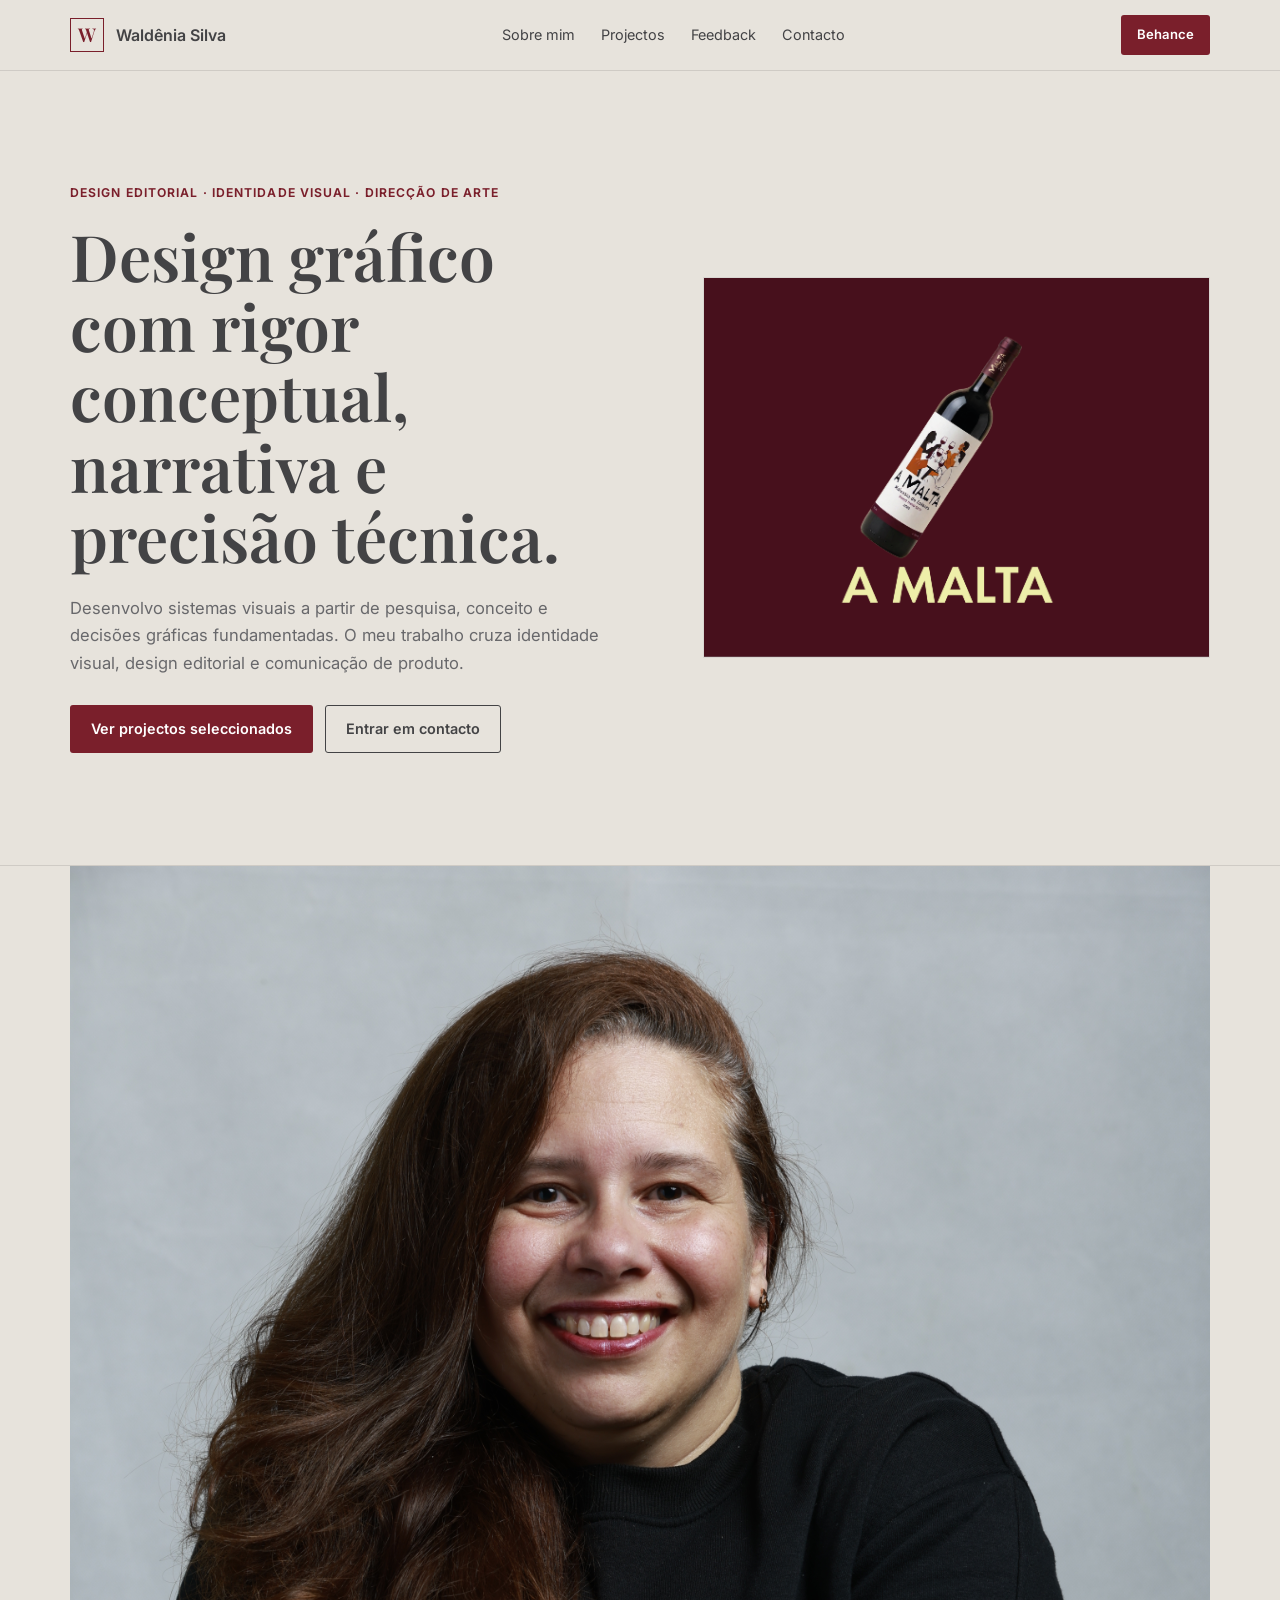
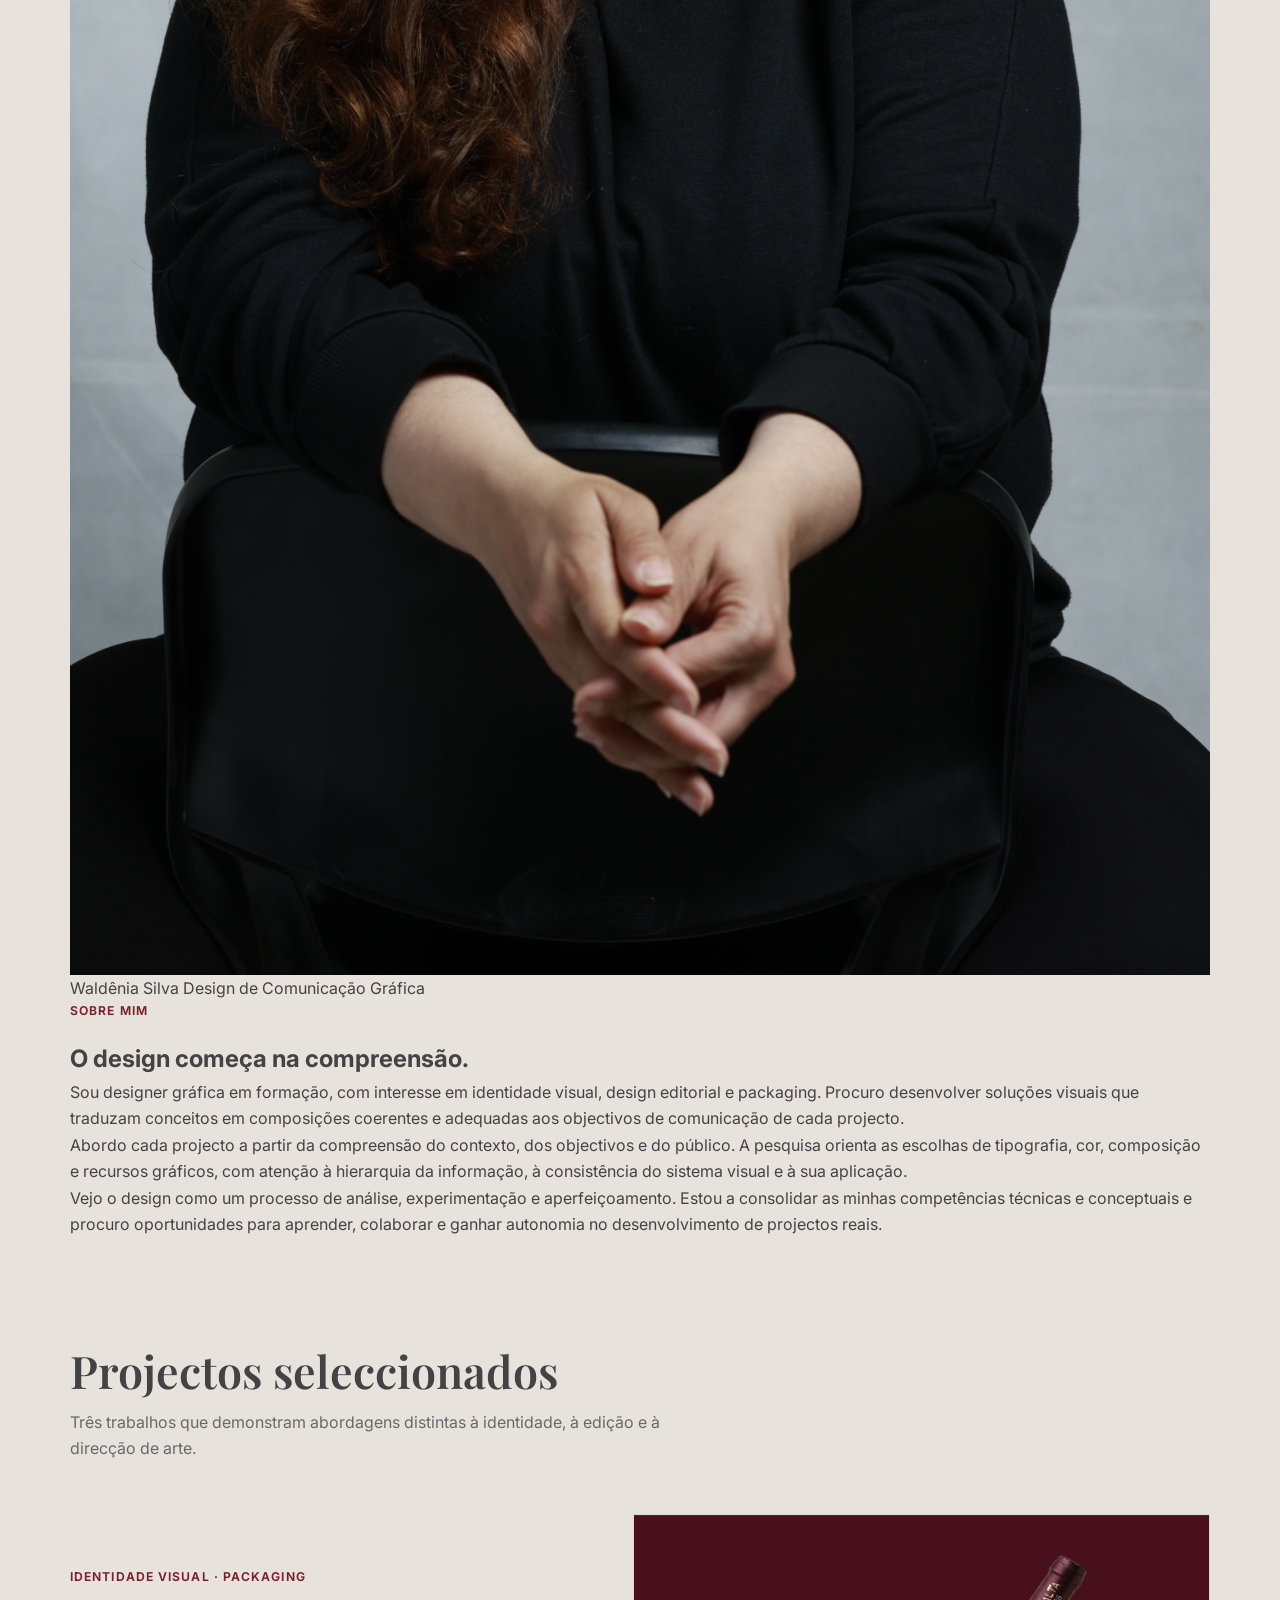
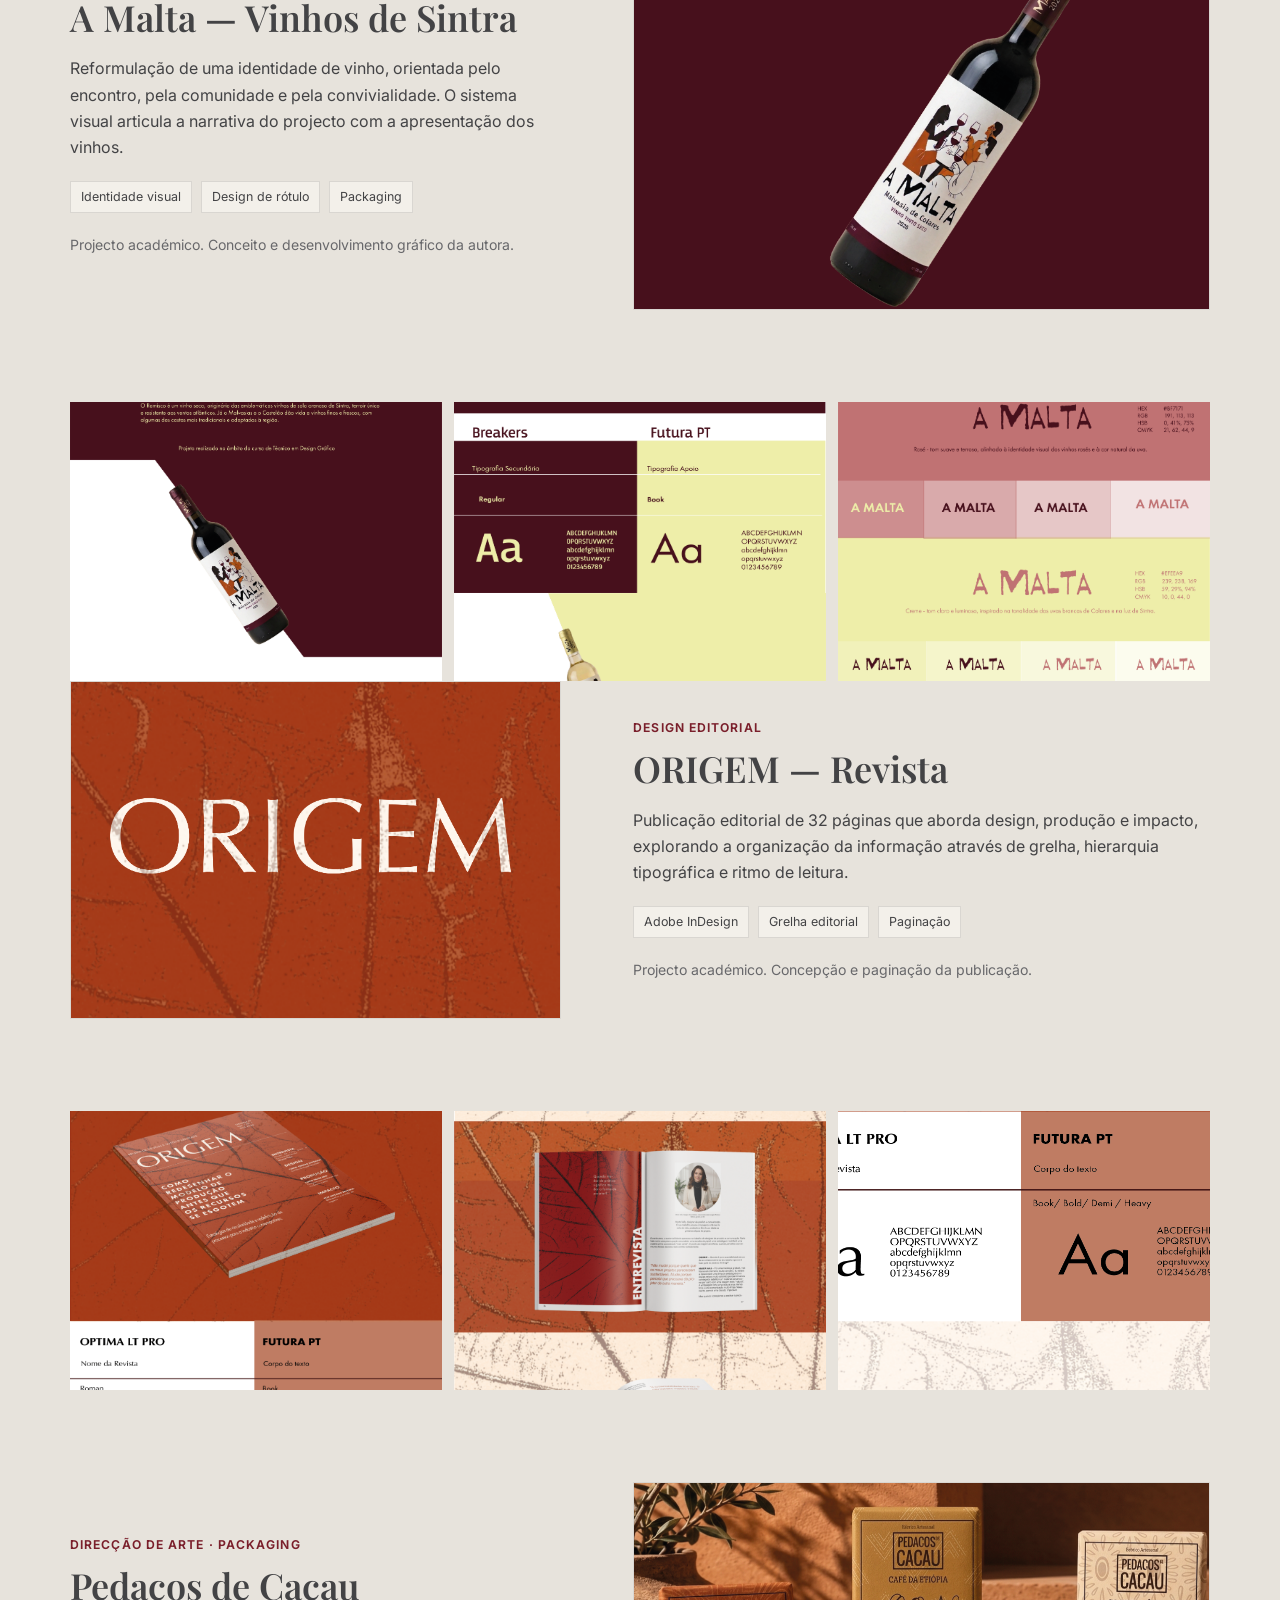
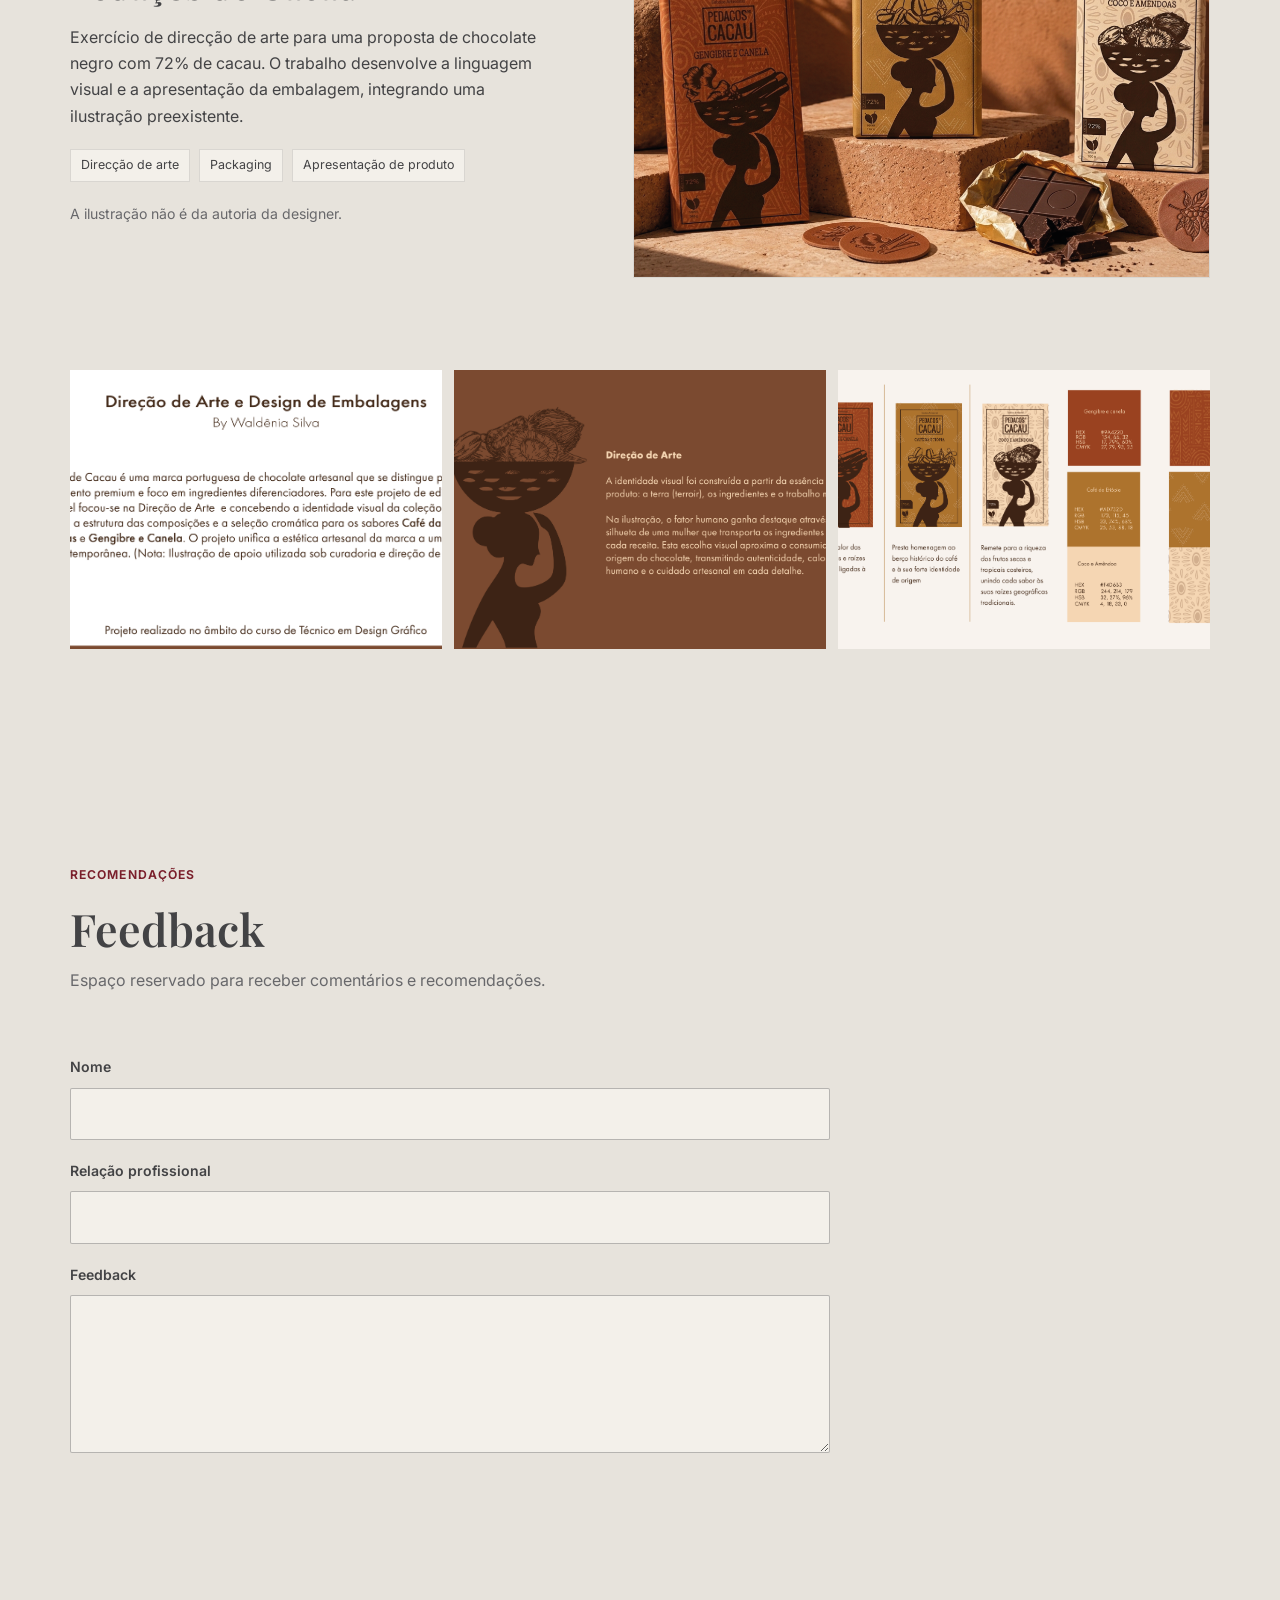
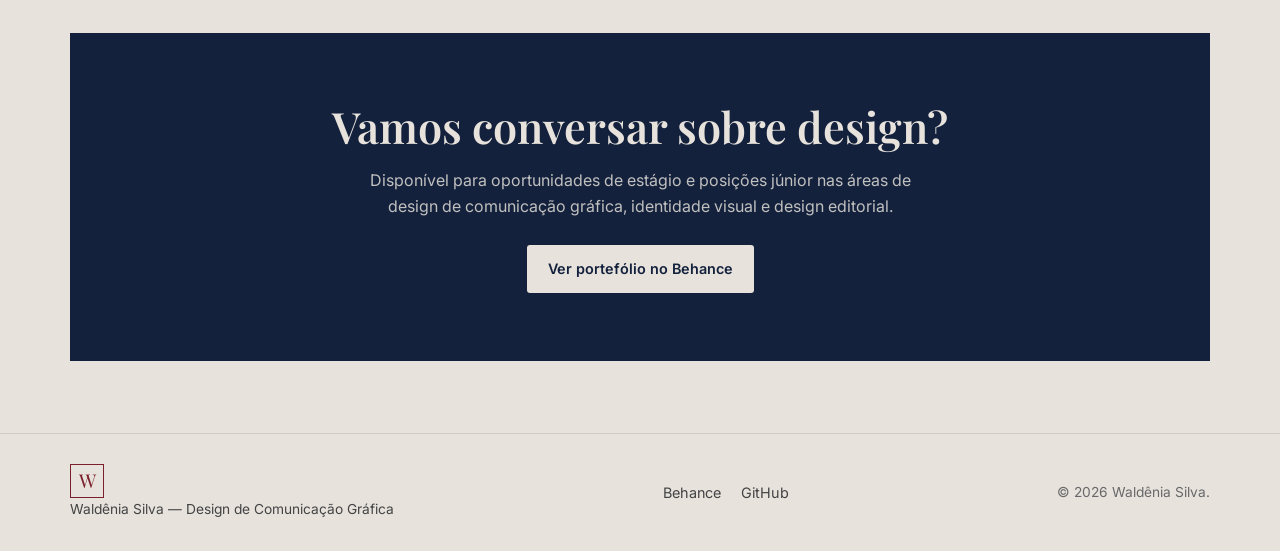
==== avaliacao/index.html @ 41e331c2 "Integrate About section into evaluation layout" ====
<!DOCTYPE html>
<html lang="pt-PT">
<head>
<meta charset="UTF-8">
<meta name="viewport" content="width=device-width, initial-scale=1.0">
<title>Waldênia Silva — Design de Comunicação Gráfica | Pré-visualização</title>
<meta name="description" content="Portefólio de Waldênia Silva, designer gráfica em formação. Identidade visual, design editorial e direcção de arte.">
<link rel="preconnect" href="https://fonts.googleapis.com">
<link rel="preconnect" href="https://fonts.gstatic.com" crossorigin>
<link href="https://fonts.googleapis.com/css2?family=Inter:wght@400;500;600;650&family=Playfair+Display:wght@600;700&display=swap" rel="stylesheet">
<link rel="stylesheet" href="./preview.css">
</head>
<body>
<header class="sticky-navbar">
  <div class="container nav-container">
    <a href="#inicio" class="brand-logo" aria-label="Waldênia Silva, início">
      <span class="brand-mark" aria-hidden="true">W</span><span class="brand-name">Waldênia Silva</span>
    </a>
    <nav class="nav-links" aria-label="Navegação principal">
      <a href="#sobre">Sobre mim</a><a href="#projetos">Projectos</a><a href="#feedback">Feedback</a><a href="#contacto">Contacto</a>
    </nav>
    <a href="https://www.behance.net/janineferreira5" target="_blank" rel="noopener noreferrer" class="btn btn-primary btn-sm">Behance</a>
  </div>
</header>
<main>
<section class="hero-section" id="inicio">
  <div class="container hero-grid">
    <div class="hero-content">
      <span class="eyebrow">Design Editorial · Identidade Visual · Direcção de Arte</span>
      <h1>Design gráfico com rigor conceptual, narrativa e precisão técnica.</h1>
      <p class="hero-sub">Desenvolvo sistemas visuais a partir de pesquisa, conceito e decisões gráficas fundamentadas. O meu trabalho cruza identidade visual, design editorial e comunicação de produto.</p>
      <div class="hero-actions"><a href="#projetos" class="btn btn-primary">Ver projectos seleccionados</a><a href="#contacto" class="btn btn-outline">Entrar em contacto</a></div>
    </div>
    <div class="hero-mockup-frame"><img src="../Imagem/A-Malta/a-malta-01.png" alt="Apresentação visual do projecto A Malta"></div>
  </div>
</section>
<section class="about-section" id="sobre">
  <div class="container about-grid">
    <div class="about-portrait">
      <img src="../foto-waldenia.jpg.JPG" alt="Retrato de Waldênia Silva" loading="lazy">
      <p>Waldênia Silva <span>Design de Comunicação Gráfica</span></p>
    </div>
    <div class="about-copy">
      <span class="eyebrow">Sobre mim</span>
      <h2>O design começa na compreensão.</h2>
      <p>Sou designer gráfica em formação, com interesse em identidade visual, design editorial e packaging. Procuro desenvolver soluções visuais que traduzam conceitos em composições coerentes e adequadas aos objectivos de comunicação de cada projecto.</p>
      <p>Abordo cada projecto a partir da compreensão do contexto, dos objectivos e do público. A pesquisa orienta as escolhas de tipografia, cor, composição e recursos gráficos, com atenção à hierarquia da informação, à consistência do sistema visual e à sua aplicação.</p>
      <p>Vejo o design como um processo de análise, experimentação e aperfeiçoamento. Estou a consolidar as minhas competências técnicas e conceptuais e procuro oportunidades para aprender, colaborar e ganhar autonomia no desenvolvimento de projectos reais.</p>
    </div>
  </div>
</section>

<section class="section" id="projetos">
<div class="container">
  <header class="section-header"><h2>Projectos seleccionados</h2><p>Três trabalhos que demonstram abordagens distintas à identidade, à edição e à direcção de arte.</p></header>
  <article class="project-row" id="a-malta">
    <div class="project-info">
      <span class="project-tag">Identidade Visual · Packaging</span>
      <h3>A Malta — Vinhos de Sintra</h3>
      <p class="project-impact">Reformulação de uma identidade de vinho, orientada pelo encontro, pela comunidade e pela convivialidade. O sistema visual articula a narrativa do projecto com a apresentação dos vinhos.</p>
      <ul class="project-meta"><li>Identidade visual</li><li>Design de rótulo</li><li>Packaging</li></ul>
      <p class="project-note">Projecto académico. Conceito e desenvolvimento gráfico da autora.</p>
    </div>
    <div class="project-media"><img src="../Imagem/A-Malta/A%20Malta-1.png" alt="Prancha de apresentação da identidade A Malta"></div>
  </article>
  <div class="project-gallery" aria-label="Imagens adicionais do projecto A Malta">
    <figure><img src="../Imagem/A-Malta/A%20Malta-2.png" alt="Aplicação da identidade A Malta, imagem 2"></figure>
    <figure><img src="../Imagem/A-Malta/A%20Malta-3.png" alt="Aplicação da identidade A Malta, imagem 3"></figure>
    <figure><img src="../Imagem/A-Malta/A%20Malta-4.png" alt="Aplicação da identidade A Malta, imagem 4"></figure>
  </div>
  <article class="project-row reverse" id="origem">
    <div class="project-info">
      <span class="project-tag">Design Editorial</span>
      <h3>ORIGEM — Revista</h3>
      <p class="project-impact">Publicação editorial de 32 páginas que aborda design, produção e impacto, explorando a organização da informação através de grelha, hierarquia tipográfica e ritmo de leitura.</p>
      <ul class="project-meta"><li>Adobe InDesign</li><li>Grelha editorial</li><li>Paginação</li></ul>
      <p class="project-note">Projecto académico. Concepção e paginação da publicação.</p>
    </div>
    <div class="project-media"><img src="../Imagem/Origem/Revista%20Origem%20final_Capa.png" alt="Capa da revista ORIGEM"></div>
  </article>
  <div class="project-gallery" aria-label="Páginas da revista ORIGEM">
    <figure><img src="../Imagem/Origem/Revista%20Origem%20final-02.png" alt="Páginas interiores da revista ORIGEM"></figure>
    <figure><img src="../Imagem/Origem/Revista%20Origem%20final-03.png" alt="Composição editorial da revista ORIGEM"></figure>
    <figure><img src="../Imagem/Origem/Revista%20corrigido-04.png" alt="Página revista ORIGEM, detalhe 4"></figure>
  </div>
  <article class="project-row" id="pedacos-de-cacau" style="margin-top:92px">
    <div class="project-info">
      <span class="project-tag">Direcção de Arte · Packaging</span>
      <h3>Pedaços de Cacau</h3>
      <p class="project-impact">Exercício de direcção de arte para uma proposta de chocolate negro com 72% de cacau. O trabalho desenvolve a linguagem visual e a apresentação da embalagem, integrando uma ilustração preexistente.</p>
      <ul class="project-meta"><li>Direcção de arte</li><li>Packaging</li><li>Apresentação de produto</li></ul>
      <p class="project-note">A ilustração não é da autoria da designer.</p>
    </div>
    <div class="project-media"><img src="../Chocolate-01.png" alt="Apresentação do projecto Pedaços de Cacau"></div>
  </article>
  <div class="project-gallery" aria-label="Imagens adicionais do projecto Pedaços de Cacau">
    <figure><img src="../Chocolate-02.png" alt="Aplicação de embalagem Pedaços de Cacau, imagem 2"></figure>
    <figure><img src="../Chocolate-03.png" alt="Aplicação de embalagem Pedaços de Cacau, imagem 3"></figure>
    <figure><img src="../Chocolate-04.png" alt="Aplicação de embalagem Pedaços de Cacau, imagem 4"></figure>
  </div>
</div>
</section>
<section class="section feedback-section" id="feedback">
  <div class="container">
    <header class="section-header">
      <span class="eyebrow">Recomendações</span>
      <h2>Feedback</h2>
      <p>Espaço reservado para receber comentários e recomendações.</p>
    </header>
    <form class="feedback-form">
      <div class="feedback-fields">
        <label for="feedback-nome">Nome</label>
        <input id="feedback-nome" name="nome" type="text">
        <label for="feedback-relacao">Relação profissional</label>
        <input id="feedback-relacao" name="relacao" type="text">
        <label for="feedback-mensagem">Feedback</label>
        <textarea id="feedback-mensagem" name="mensagem" rows="5"></textarea>
      </div>
    </form>
  </div>
</section>
<section class="contact-section" id="contacto"><div class="container cta-box">
  <h2>Vamos conversar sobre design?</h2>
  <p>Disponível para oportunidades de estágio e posições júnior nas áreas de design de comunicação gráfica, identidade visual e design editorial.</p>
  <a class="btn btn-light" href="https://www.behance.net/janineferreira5" target="_blank" rel="noopener noreferrer">Ver portefólio no Behance</a>
</div></section>
</main>
<footer class="site-footer"><div class="container footer-grid">
  <div class="footer-brand"><span class="brand-mark" aria-hidden="true">W</span><span>Waldênia Silva — Design de Comunicação Gráfica</span></div>
  <div class="footer-links"><a href="https://www.behance.net/janineferreira5" target="_blank" rel="noopener noreferrer">Behance</a><a href="https://github.com/janineconsultor-code" target="_blank" rel="noopener noreferrer">GitHub</a></div>
  <p class="copyright">© 2026 Waldênia Silva.</p>
</div></footer>
</body></html>
---- avaliacao/preview.css ----
:root{
  --bg-cream:#E7E3DC;--bg-surface:#F3F0EA;--navy:#14213D;--burgundy:#7A1F2B;
  --text:#434345;--muted:#68686B;--border:rgba(67,67,69,.15);
  --serif:'Playfair Display',Georgia,serif;--sans:'Inter',Arial,sans-serif;
}
*{box-sizing:border-box;margin:0;padding:0}
html{scroll-behavior:smooth}
body{background:var(--bg-cream);color:var(--text);font-family:var(--sans);line-height:1.65;-webkit-font-smoothing:antialiased}
img{display:block;width:100%;height:100%;object-fit:cover}
a{color:inherit}
.container{width:min(1140px,calc(100% - 48px));margin-inline:auto}
.sticky-navbar{position:sticky;top:0;z-index:20;background:rgba(231,227,220,.94);backdrop-filter:blur(10px);border-bottom:1px solid var(--border);padding:15px 0}
.nav-container{display:flex;align-items:center;justify-content:space-between;gap:24px}
.brand-logo{text-decoration:none;display:flex;align-items:center;gap:12px;font-weight:600}
.brand-mark{width:34px;height:34px;border:1px solid var(--burgundy);color:var(--burgundy);display:grid;place-items:center;font-family:var(--serif);font-size:19px}
.nav-links{display:flex;gap:26px}
.nav-links a,.footer-links a{text-decoration:none;font-size:.9rem}
.nav-links a:hover,.footer-links a:hover{color:var(--burgundy)}
.btn{display:inline-flex;align-items:center;justify-content:center;padding:11px 20px;border:1px solid transparent;border-radius:3px;text-decoration:none;font-size:.9rem;font-weight:600;transition:background .2s,color .2s}
.btn-primary{background:var(--burgundy);color:#fff}
.btn-primary:hover{background:#5E1620}
.btn-outline{border-color:var(--text);color:var(--text)}
.btn-outline:hover{background:var(--text);color:var(--bg-cream)}
.btn-sm{padding:8px 15px;font-size:.82rem}
.hero-section{padding:clamp(64px,9vw,112px) 0;border-bottom:1px solid var(--border)}
.hero-grid{display:grid;grid-template-columns:1.05fr .95fr;gap:clamp(32px,6vw,72px);align-items:center}
.eyebrow,.project-tag{display:block;color:var(--burgundy);font-size:.76rem;font-weight:650;letter-spacing:.09em;text-transform:uppercase}
.eyebrow{margin-bottom:18px}
.hero-content h1{font:600 clamp(2.35rem,5vw,4.15rem)/1.1 var(--serif);max-width:13ch;margin-bottom:22px}
.hero-sub{max-width:55ch;color:var(--muted);font-size:1.04rem;margin-bottom:28px}
.hero-actions{display:flex;gap:12px;flex-wrap:wrap}
.hero-mockup-frame{aspect-ratio:4/3;background:var(--bg-surface);overflow:hidden;border:1px solid var(--border)}
.section{padding:clamp(68px,9vw,108px) 0}
.section-header{margin-bottom:52px;max-width:700px}
.section-header h2{font:600 clamp(2rem,3.5vw,2.8rem)/1.15 var(--serif);margin-bottom:12px}
.section-header p{color:var(--muted);max-width:62ch}
.project-row{display:grid;grid-template-columns:.92fr 1.08fr;gap:clamp(32px,6vw,72px);align-items:center;margin-bottom:92px}
.project-row:last-child{margin-bottom:0}
.project-row.reverse .project-info{order:2}.project-row.reverse .project-media{order:1}
.project-info h3{font:600 clamp(1.65rem,3vw,2.25rem)/1.2 var(--serif);margin:9px 0 16px}
.project-impact{margin-bottom:20px;max-width:58ch}
.project-meta{display:flex;gap:9px;flex-wrap:wrap;list-style:none;margin-bottom:20px}
.project-meta li{background:var(--bg-surface);border:1px solid var(--border);padding:5px 10px;font-size:.78rem}
.project-media{aspect-ratio:16/11;background:var(--bg-surface);overflow:hidden;border:1px solid var(--border)}
.project-note{font-size:.88rem;color:var(--muted)}
.project-gallery{display:grid;grid-template-columns:repeat(3,1fr);gap:12px;margin-top:20px}
.project-gallery figure{aspect-ratio:4/3;overflow:hidden;background:var(--bg-surface)}
.project-gallery img{transition:transform .35s}
.project-gallery figure:hover img{transform:scale(1.025)}
.contact-section{padding:72px 0}
.cta-box{background:var(--navy);color:var(--bg-cream);padding:clamp(36px,6vw,68px);text-align:center}
.cta-box h2{font:600 clamp(1.8rem,3.5vw,2.7rem)/1.2 var(--serif);margin-bottom:14px}
.cta-box p{max-width:58ch;margin:0 auto 26px;color:rgba(231,227,220,.82)}
.btn-light{background:var(--bg-cream);color:var(--navy)}
.btn-light:hover{background:#fff}
.site-footer{padding:30px 0;border-top:1px solid var(--border);font-size:.86rem}
.footer-grid{display:flex;align-items:center;justify-content:space-between;gap:20px;flex-wrap:wrap}
.footer-links{display:flex;gap:20px;flex-wrap:wrap}
.copyright{color:var(--muted)}
@media(max-width:820px){.hero-grid,.project-row{grid-template-columns:1fr}.project-row.reverse .project-info,.project-row.reverse .project-media{order:initial}.hero-mockup-frame{max-height:460px}.nav-links{display:none}.project-gallery{grid-template-columns:repeat(2,1fr)}}
@media(max-width:520px){.container{width:min(100% - 32px,1140px)}.nav-container{gap:12px}.brand-name{font-size:.9rem}.hero-actions .btn{width:100%}.project-gallery{grid-template-columns:1fr 1fr}.footer-grid{align-items:flex-start;flex-direction:column}}

.feedback-form{max-width:760px}
.feedback-fields{display:grid;grid-template-columns:1fr;gap:9px}
.feedback-fields label{font-size:.88rem;font-weight:600;margin-top:10px}
.feedback-fields input,.feedback-fields textarea{width:100%;font:inherit;color:var(--text);background:var(--bg-surface);border:1px solid rgba(67,67,69,.35);border-radius:2px;padding:12px;outline-offset:3px}
.feedback-fields input:focus,.feedback-fields textarea:focus{outline:2px solid var(--burgundy);border-color:var(--burgundy)}
.feedback-fields textarea{resize:vertical;min-height:130px}
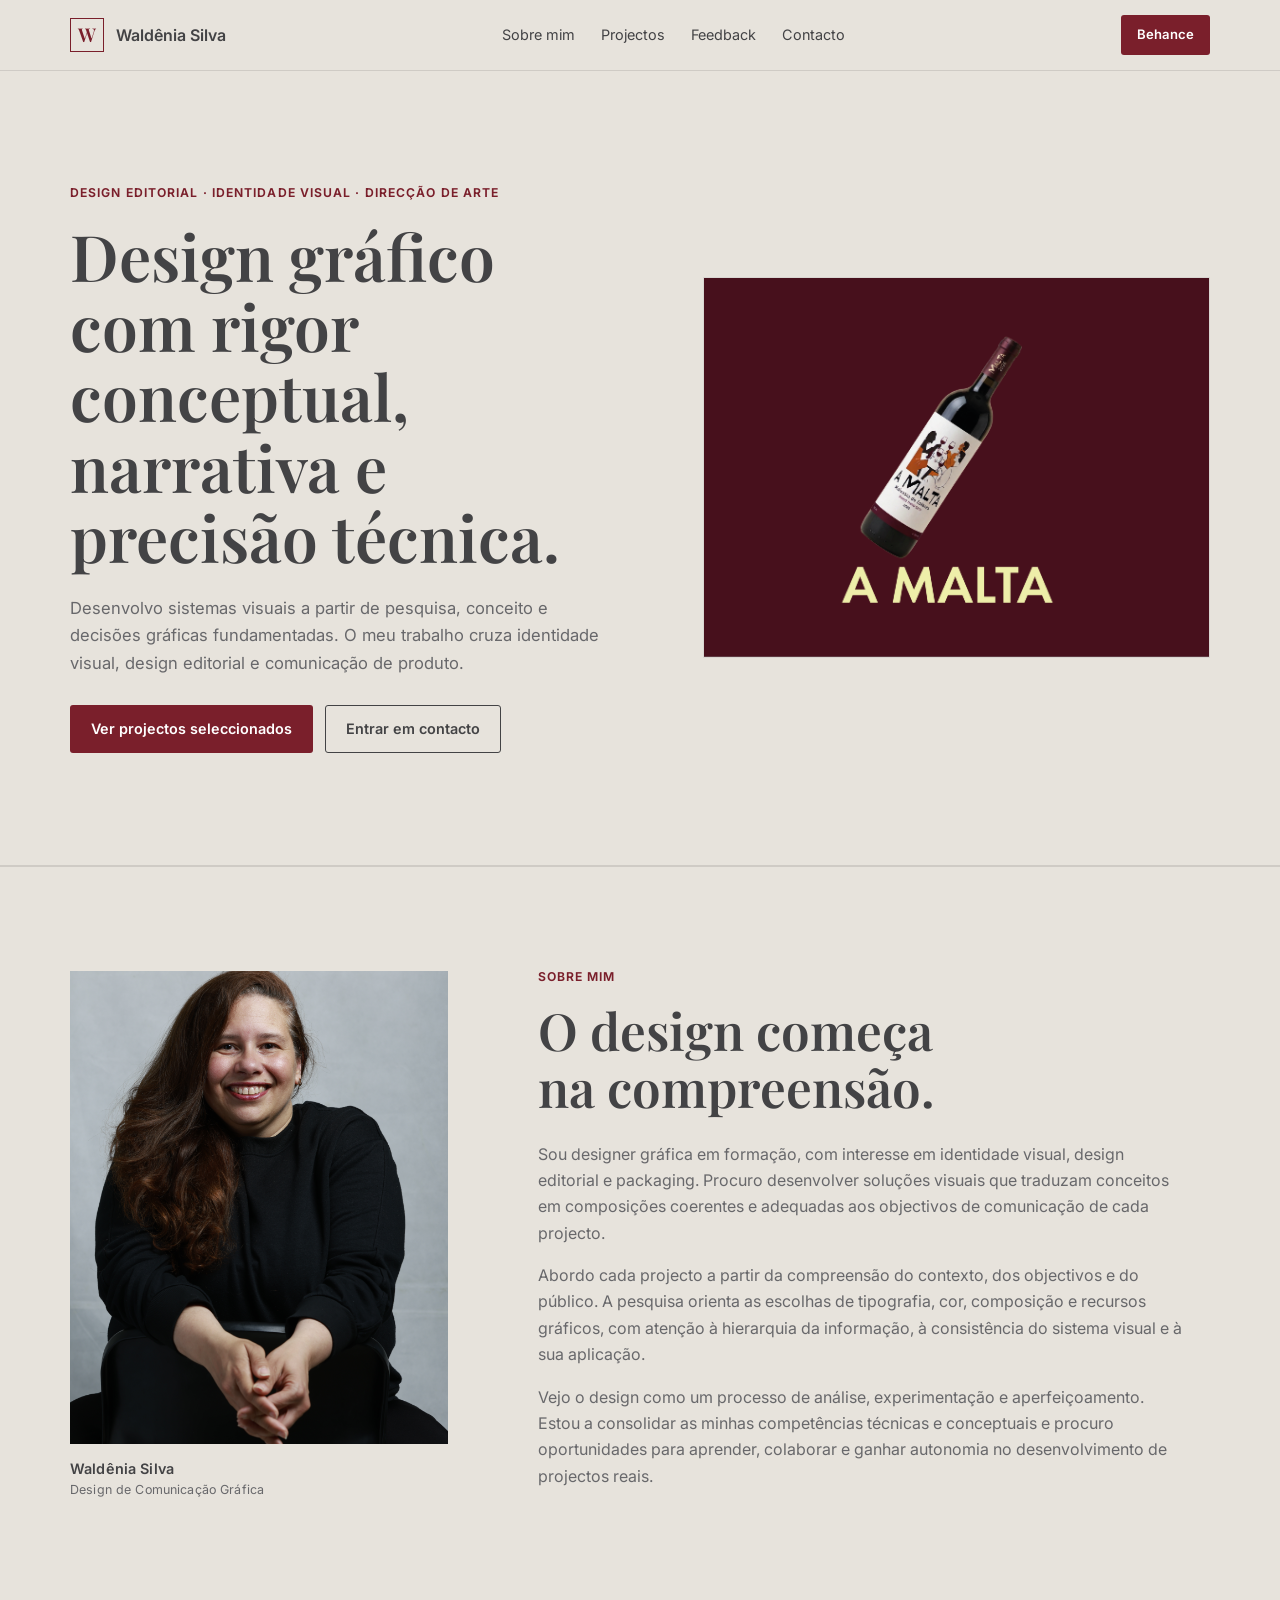
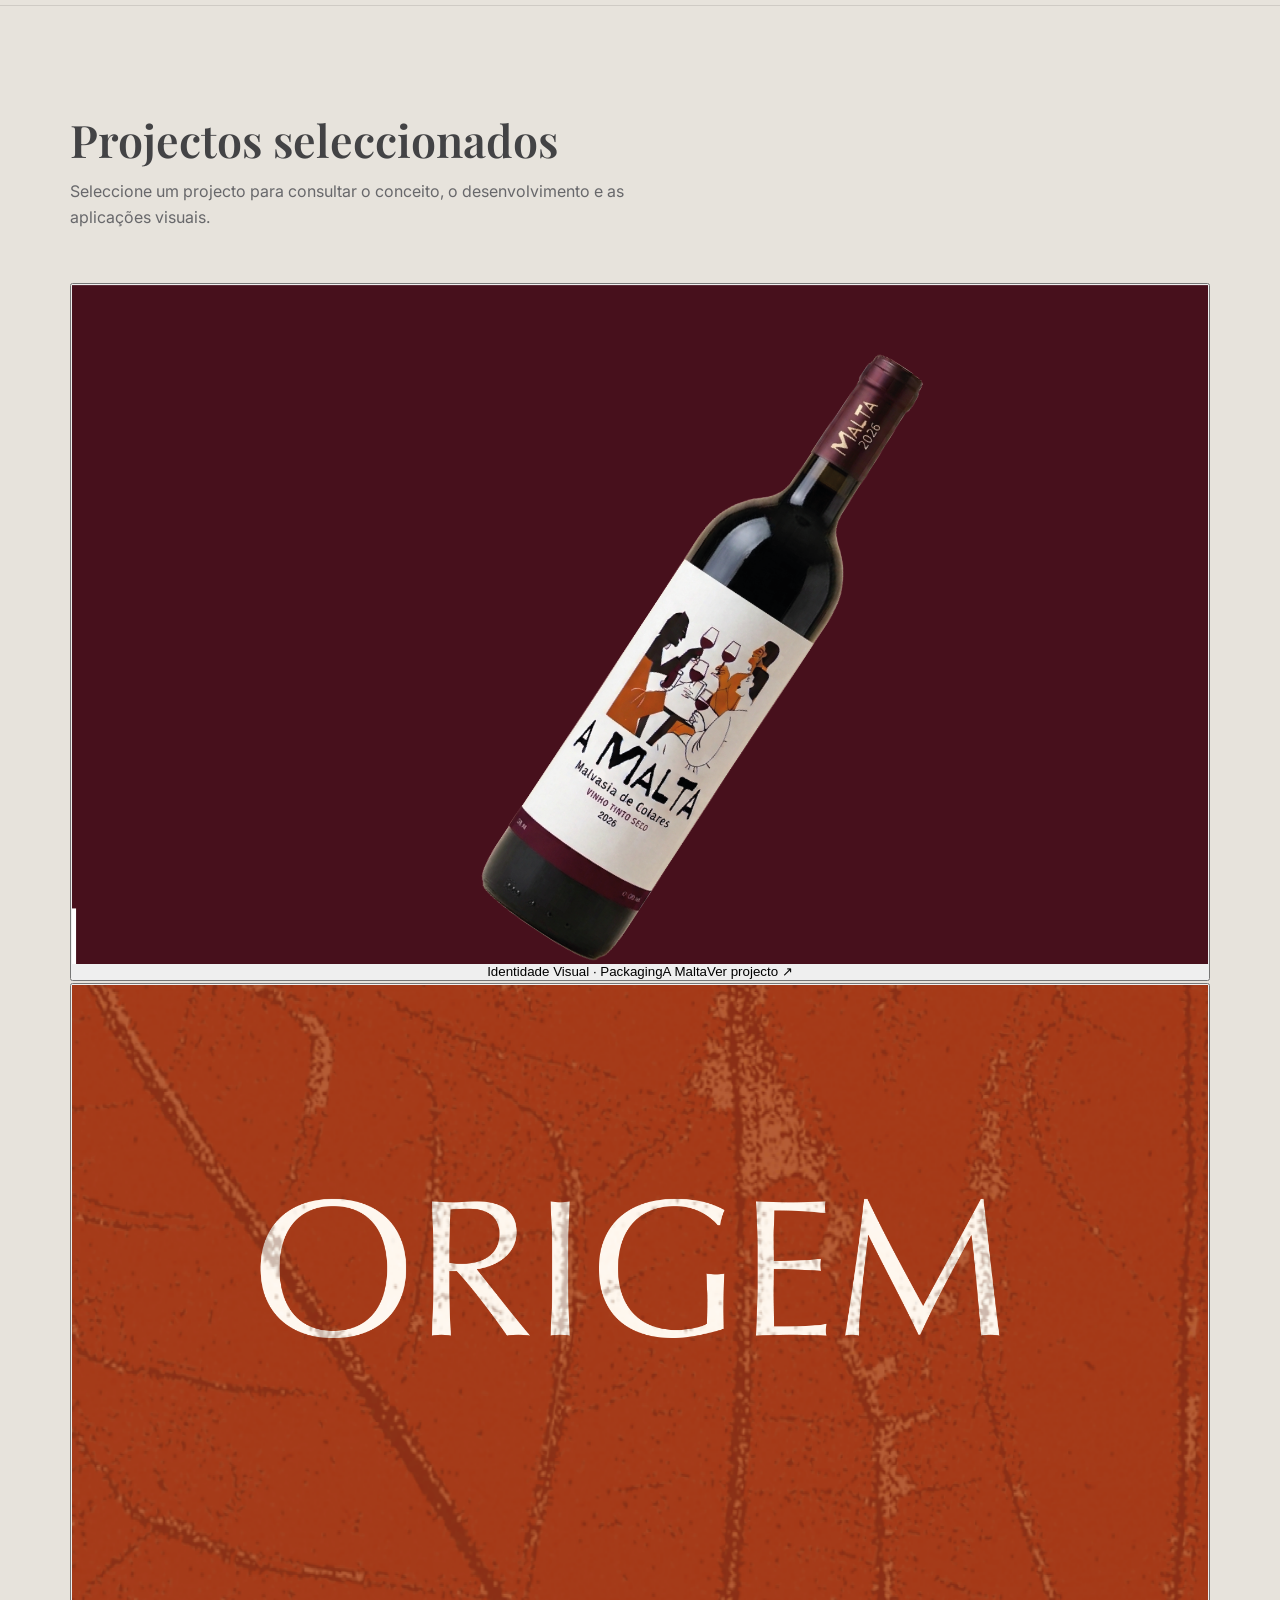
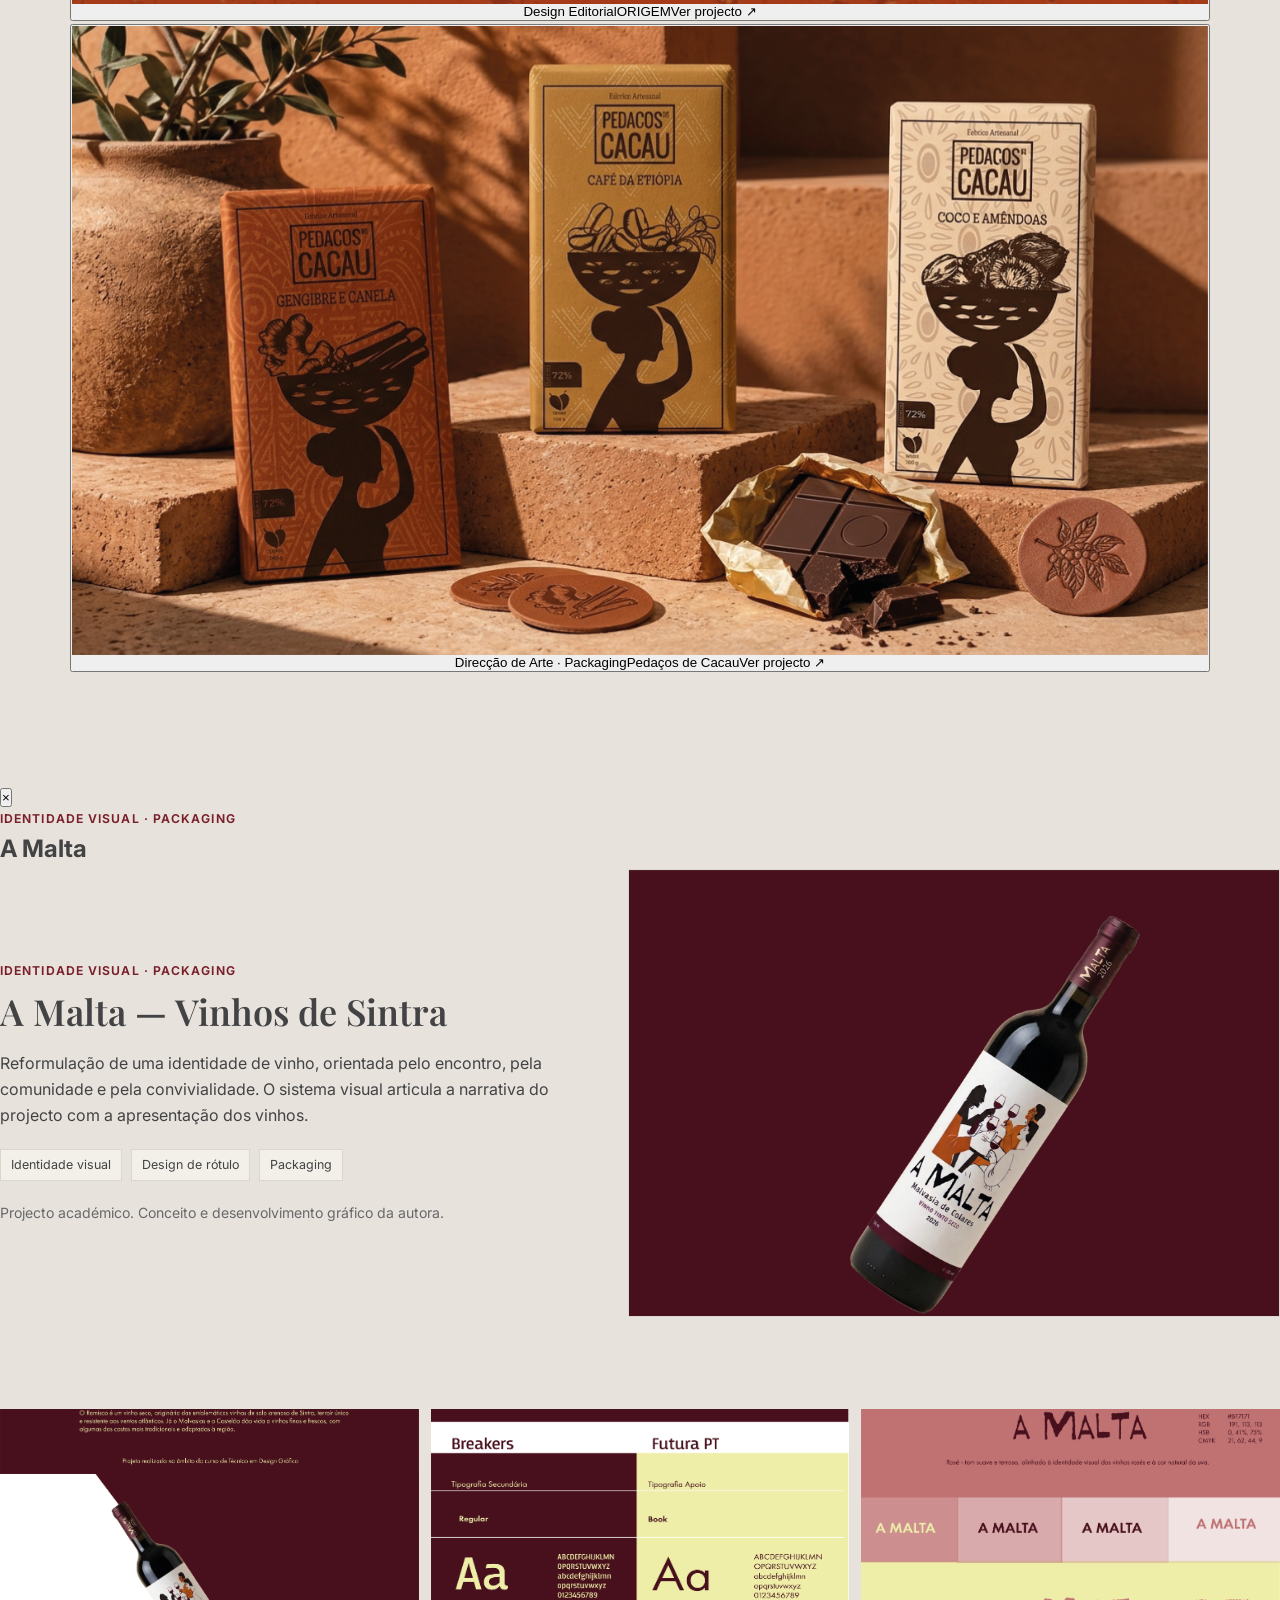
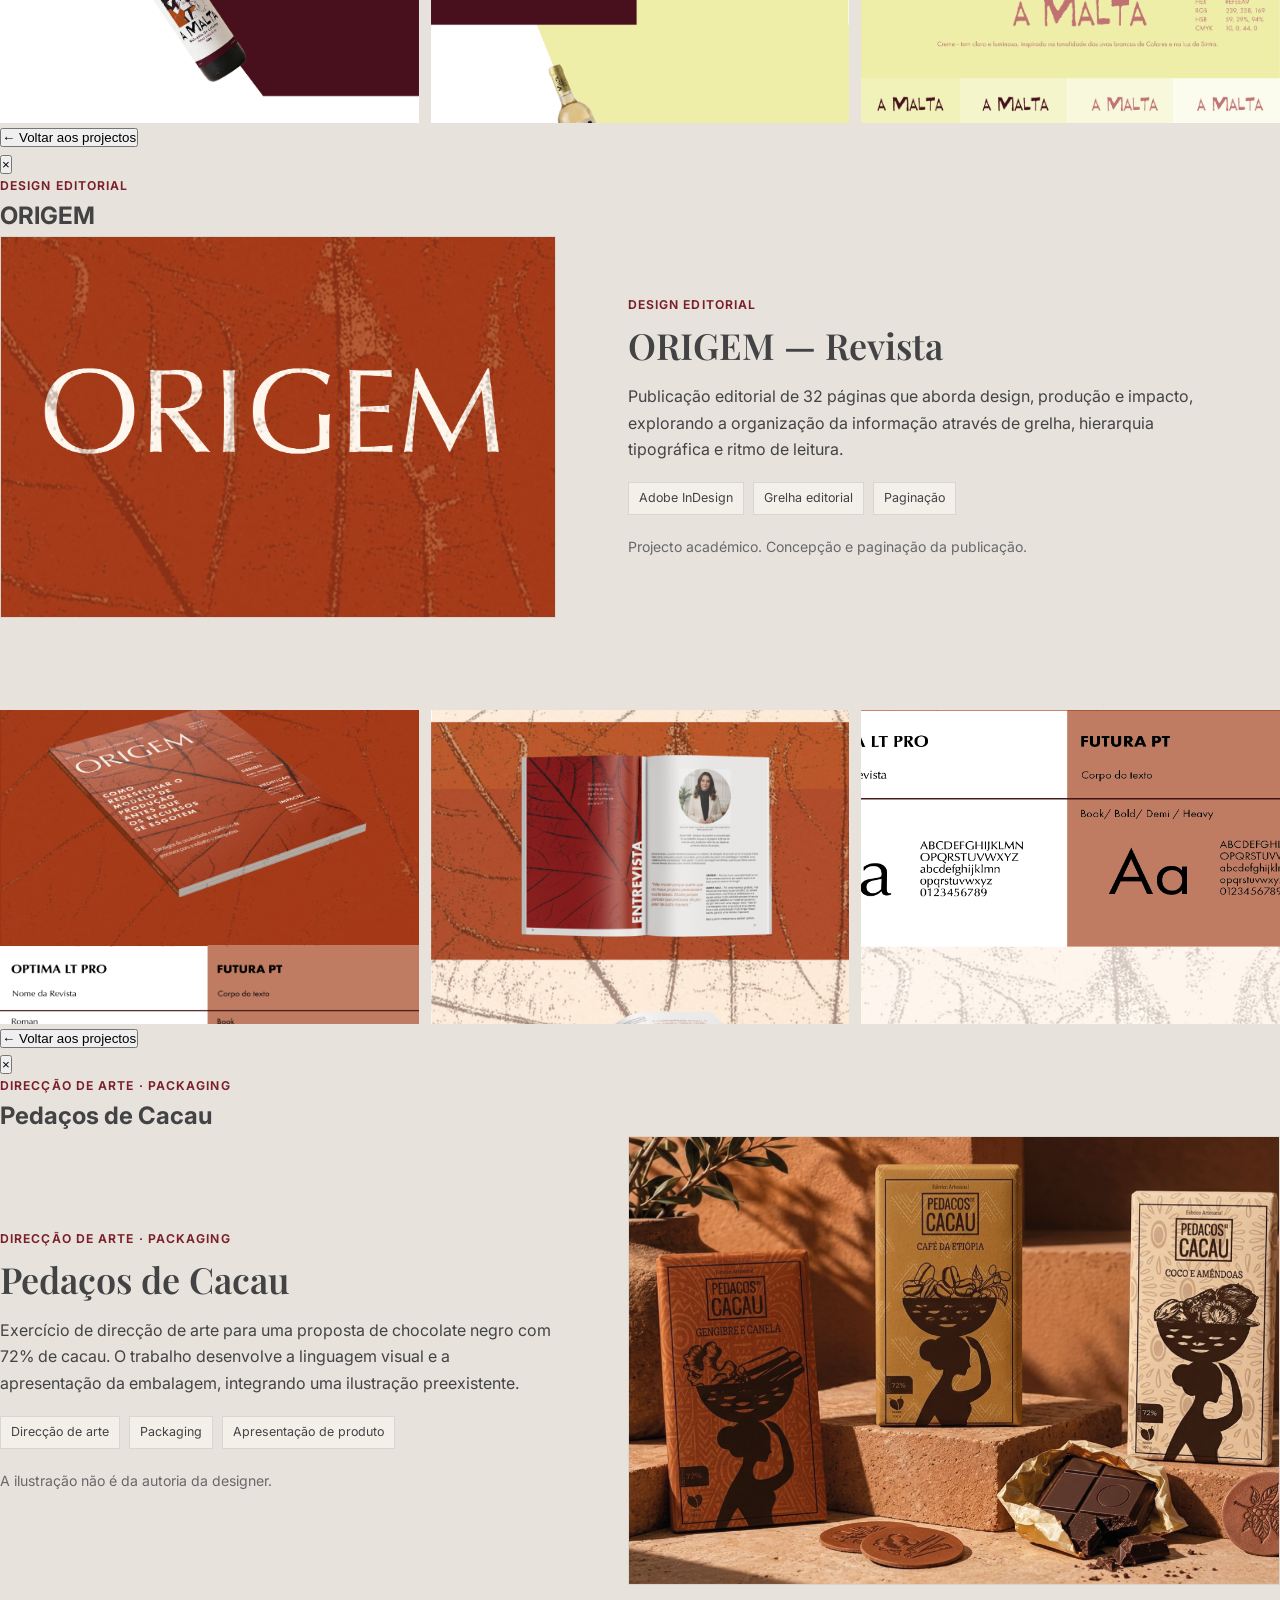
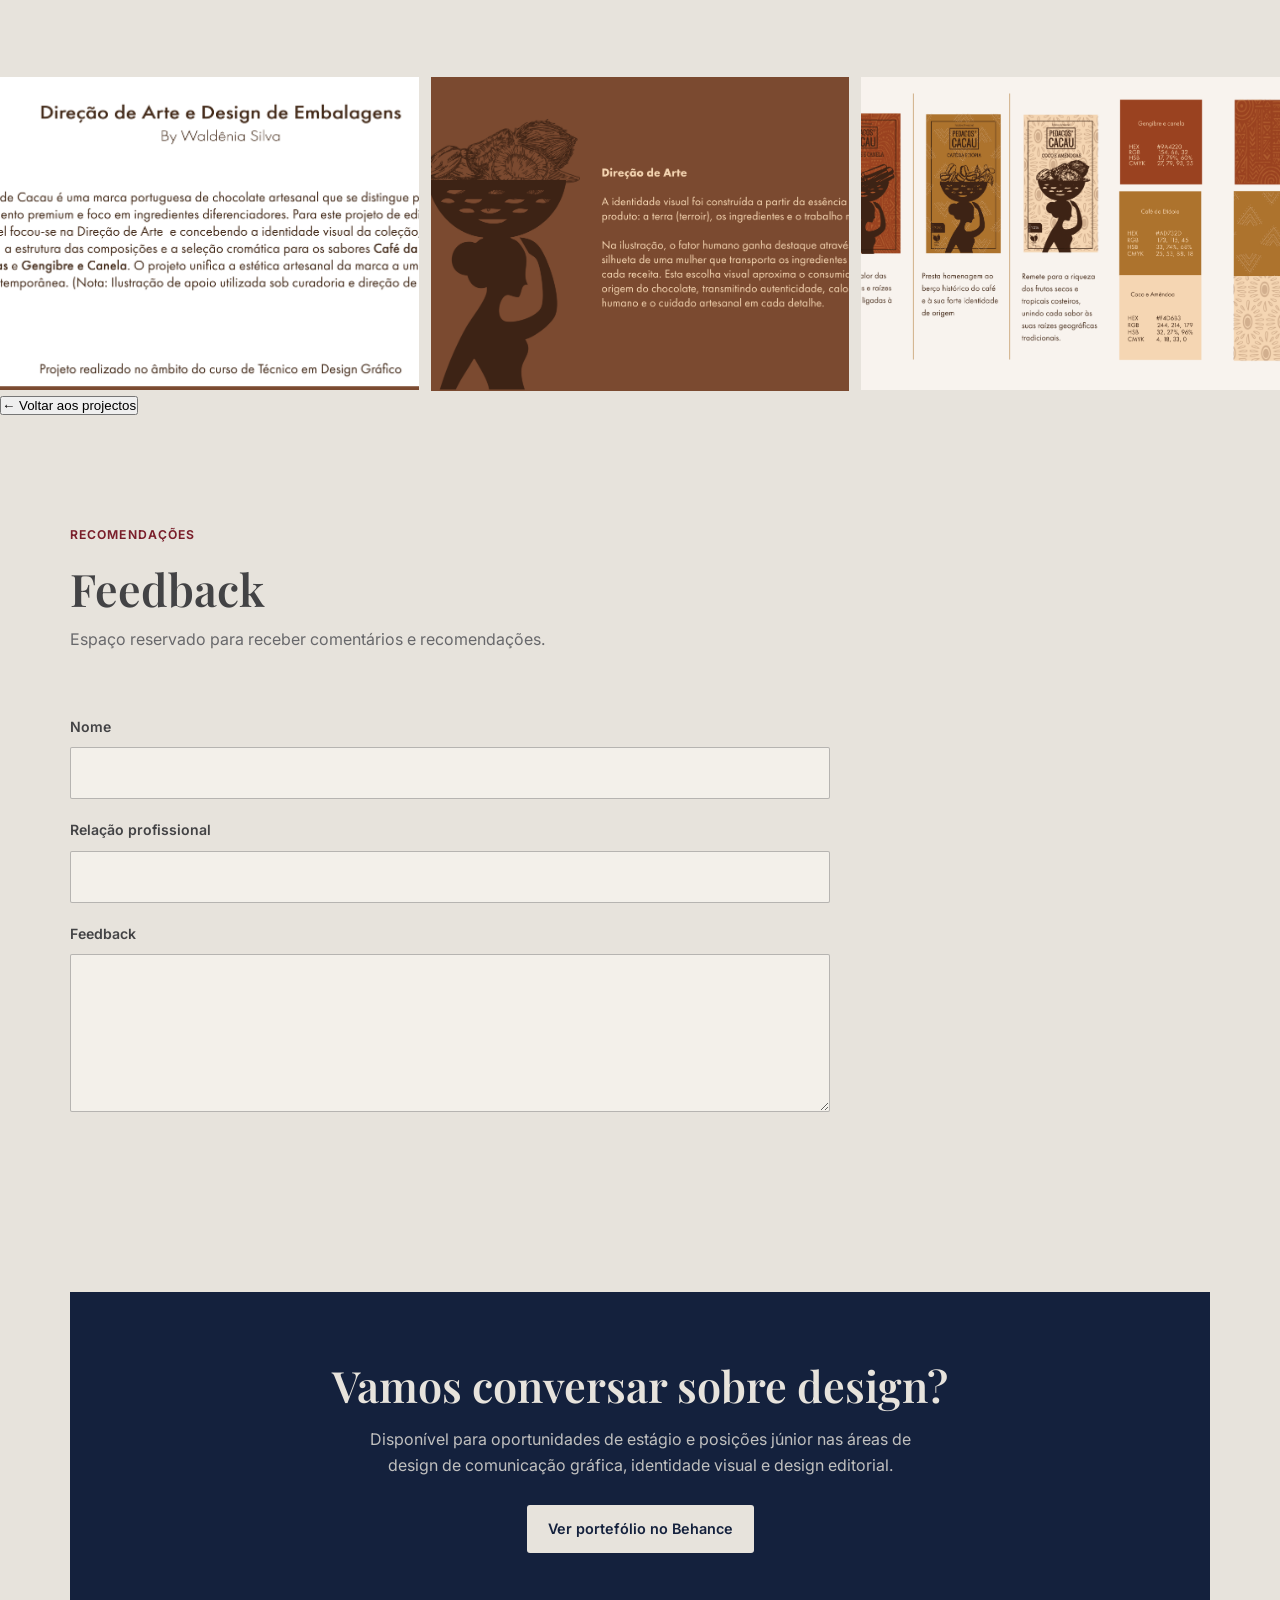
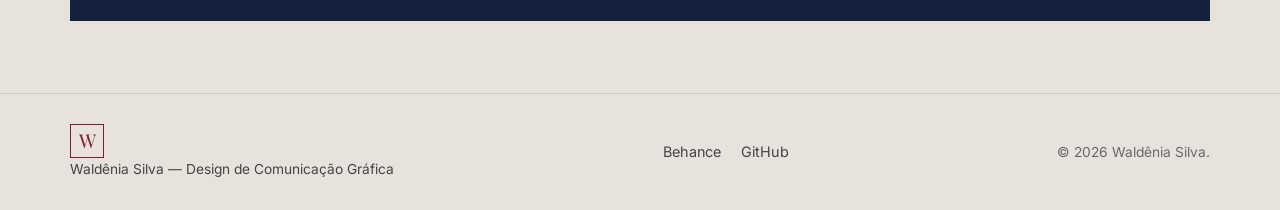
==== commit 975fb784: "Change evaluation projects to cover cards with detail modals" ====
--- a/avaliacao/index.html
+++ b/avaliacao/index.html
@@ -52,8 +52,26 @@
 
 <section class="section" id="projetos">
 <div class="container">
-  <header class="section-header"><h2>Projectos seleccionados</h2><p>Três trabalhos que demonstram abordagens distintas à identidade, à edição e à direcção de arte.</p></header>
-  <article class="project-row" id="a-malta">
+  <header class="section-header"><h2>Projectos seleccionados</h2><p>Seleccione um projecto para consultar o conceito, o desenvolvimento e as aplicações visuais.</p></header>
+  <div class="project-card-grid"><button type="button" class="project-card" data-open-modal="modal-0" aria-haspopup="dialog">
+  <span class="project-card-image"><img src="../Imagem/A-Malta/A%20Malta-1.png" alt="Capa de apresentação do projecto A Malta" loading="lazy"></span>
+  <span class="project-card-info"><span class="project-card-category">Identidade Visual · Packaging</span><span class="project-card-title">A Malta</span><span class="project-card-action">Ver projecto <span aria-hidden="true">↗</span></span></span>
+</button>
+<button type="button" class="project-card" data-open-modal="modal-1" aria-haspopup="dialog">
+  <span class="project-card-image"><img src="../Imagem/Origem/Revista%20Origem%20final_Capa.png" alt="Capa de apresentação do projecto ORIGEM" loading="lazy"></span>
+  <span class="project-card-info"><span class="project-card-category">Design Editorial</span><span class="project-card-title">ORIGEM</span><span class="project-card-action">Ver projecto <span aria-hidden="true">↗</span></span></span>
+</button>
+<button type="button" class="project-card" data-open-modal="modal-2" aria-haspopup="dialog">
+  <span class="project-card-image"><img src="../Chocolate-01.png" alt="Capa de apresentação do projecto Pedaços de Cacau" loading="lazy"></span>
+  <span class="project-card-info"><span class="project-card-category">Direcção de Arte · Packaging</span><span class="project-card-title">Pedaços de Cacau</span><span class="project-card-action">Ver projecto <span aria-hidden="true">↗</span></span></span>
+</button></div>
+</div>
+</section>
+<div class="project-modal" id="modal-0" aria-hidden="true">
+  <div class="project-modal-dialog" role="dialog" aria-modal="true" aria-labelledby="modal-title-0" tabindex="-1">
+    <button class="project-modal-close" type="button" aria-label="Fechar apresentação">×</button>
+    <div class="project-modal-heading"><span class="project-tag">Identidade Visual · Packaging</span><h2 id="modal-title-0">A Malta</h2></div>
+    <article class="project-row" id="a-malta">
     <div class="project-info">
       <span class="project-tag">Identidade Visual · Packaging</span>
       <h3>A Malta — Vinhos de Sintra</h3>
@@ -68,7 +86,14 @@
     <figure><img src="../Imagem/A-Malta/A%20Malta-3.png" alt="Aplicação da identidade A Malta, imagem 3"></figure>
     <figure><img src="../Imagem/A-Malta/A%20Malta-4.png" alt="Aplicação da identidade A Malta, imagem 4"></figure>
   </div>
-  <article class="project-row reverse" id="origem">
+    <button class="project-modal-back" type="button">← Voltar aos projectos</button>
+  </div>
+</div>
+<div class="project-modal" id="modal-1" aria-hidden="true">
+  <div class="project-modal-dialog" role="dialog" aria-modal="true" aria-labelledby="modal-title-1" tabindex="-1">
+    <button class="project-modal-close" type="button" aria-label="Fechar apresentação">×</button>
+    <div class="project-modal-heading"><span class="project-tag">Design Editorial</span><h2 id="modal-title-1">ORIGEM</h2></div>
+    <article class="project-row reverse" id="origem">
     <div class="project-info">
       <span class="project-tag">Design Editorial</span>
       <h3>ORIGEM — Revista</h3>
@@ -83,7 +108,14 @@
     <figure><img src="../Imagem/Origem/Revista%20Origem%20final-03.png" alt="Composição editorial da revista ORIGEM"></figure>
     <figure><img src="../Imagem/Origem/Revista%20corrigido-04.png" alt="Página revista ORIGEM, detalhe 4"></figure>
   </div>
-  <article class="project-row" id="pedacos-de-cacau" style="margin-top:92px">
+    <button class="project-modal-back" type="button">← Voltar aos projectos</button>
+  </div>
+</div>
+<div class="project-modal" id="modal-2" aria-hidden="true">
+  <div class="project-modal-dialog" role="dialog" aria-modal="true" aria-labelledby="modal-title-2" tabindex="-1">
+    <button class="project-modal-close" type="button" aria-label="Fechar apresentação">×</button>
+    <div class="project-modal-heading"><span class="project-tag">Direcção de Arte · Packaging</span><h2 id="modal-title-2">Pedaços de Cacau</h2></div>
+    <article class="project-row" id="pedacos-de-cacau">
     <div class="project-info">
       <span class="project-tag">Direcção de Arte · Packaging</span>
       <h3>Pedaços de Cacau</h3>
@@ -98,8 +130,9 @@
     <figure><img src="../Chocolate-03.png" alt="Aplicação de embalagem Pedaços de Cacau, imagem 3"></figure>
     <figure><img src="../Chocolate-04.png" alt="Aplicação de embalagem Pedaços de Cacau, imagem 4"></figure>
   </div>
+    <button class="project-modal-back" type="button">← Voltar aos projectos</button>
+  </div>
 </div>
-</section>
 <section class="section feedback-section" id="feedback">
   <div class="container">
     <header class="section-header">
@@ -130,4 +163,31 @@
   <div class="footer-links"><a href="https://www.behance.net/janineferreira5" target="_blank" rel="noopener noreferrer">Behance</a><a href="https://github.com/janineconsultor-code" target="_blank" rel="noopener noreferrer">GitHub</a></div>
   <p class="copyright">© 2026 Waldênia Silva.</p>
 </div></footer>
+<script>
+(function(){
+  const triggers=document.querySelectorAll('[data-open-modal]');
+  let lastTrigger=null;
+  function openModal(id,trigger){
+    const modal=document.getElementById(id);
+    if(!modal)return;
+    lastTrigger=trigger;
+    modal.classList.add('is-open');
+    modal.setAttribute('aria-hidden','false');
+    document.body.classList.add('project-modal-open');
+    const dialog=modal.querySelector('.project-modal-dialog');
+    if(dialog)dialog.focus();
+  }
+  function closeModal(modal){
+    if(!modal)return;
+    modal.classList.remove('is-open');
+    modal.setAttribute('aria-hidden','true');
+    if(!document.querySelector('.project-modal.is-open'))document.body.classList.remove('project-modal-open');
+    if(lastTrigger){lastTrigger.focus();lastTrigger=null;}
+  }
+  triggers.forEach(trigger=>trigger.addEventListener('click',()=>openModal(trigger.dataset.openModal,trigger)));
+  document.querySelectorAll('.project-modal-close,.project-modal-back').forEach(button=>button.addEventListener('click',()=>closeModal(button.closest('.project-modal'))));
+  document.querySelectorAll('.project-modal').forEach(modal=>modal.addEventListener('click',event=>{if(event.target===modal)closeModal(modal);}));
+  document.addEventListener('keydown',event=>{if(event.key==='Escape'){const open=document.querySelector('.project-modal.is-open');if(open)closeModal(open);}});
+})();
+</script>
 </body></html>
--- a/avaliacao/preview.css
+++ b/avaliacao/preview.css
@@ -66,3 +66,16 @@
 .feedback-fields input,.feedback-fields textarea{width:100%;font:inherit;color:var(--text);background:var(--bg-surface);border:1px solid rgba(67,67,69,.35);border-radius:2px;padding:12px;outline-offset:3px}
 .feedback-fields input:focus,.feedback-fields textarea:focus{outline:2px solid var(--burgundy);border-color:var(--burgundy)}
 .feedback-fields textarea{resize:vertical;min-height:130px}
+
+/* Sobre mim: secção integrada na grelha editorial da nova pré-visualização */
+.about-section{padding:clamp(64px,8vw,100px) 0;border-top:1px solid var(--border);border-bottom:1px solid var(--border)}
+.about-grid{display:grid;grid-template-columns:minmax(220px,.72fr) minmax(0,1.28fr);gap:clamp(36px,7vw,92px);align-items:center}
+.about-portrait{max-width:390px}
+.about-portrait img{width:100%;height:auto;aspect-ratio:4/5;object-fit:cover;object-position:center 35%;background:var(--bg-surface)}
+.about-portrait>p{padding-top:13px;font-size:.9rem;font-weight:600;letter-spacing:.01em}
+.about-portrait>p span{display:block;color:var(--muted);font-size:.78rem;font-weight:400}
+.about-copy{max-width:690px}
+.about-copy .eyebrow{margin-bottom:15px}
+.about-copy h2{font:600 clamp(2rem,4vw,3.25rem)/1.12 var(--serif);max-width:13ch;margin-bottom:24px}
+.about-copy>p{max-width:65ch;color:var(--muted);margin:0 0 16px}
+@media(max-width:700px){.about-grid{grid-template-columns:1fr;gap:30px}.about-portrait{max-width:280px}.about-copy h2{max-width:16ch}}
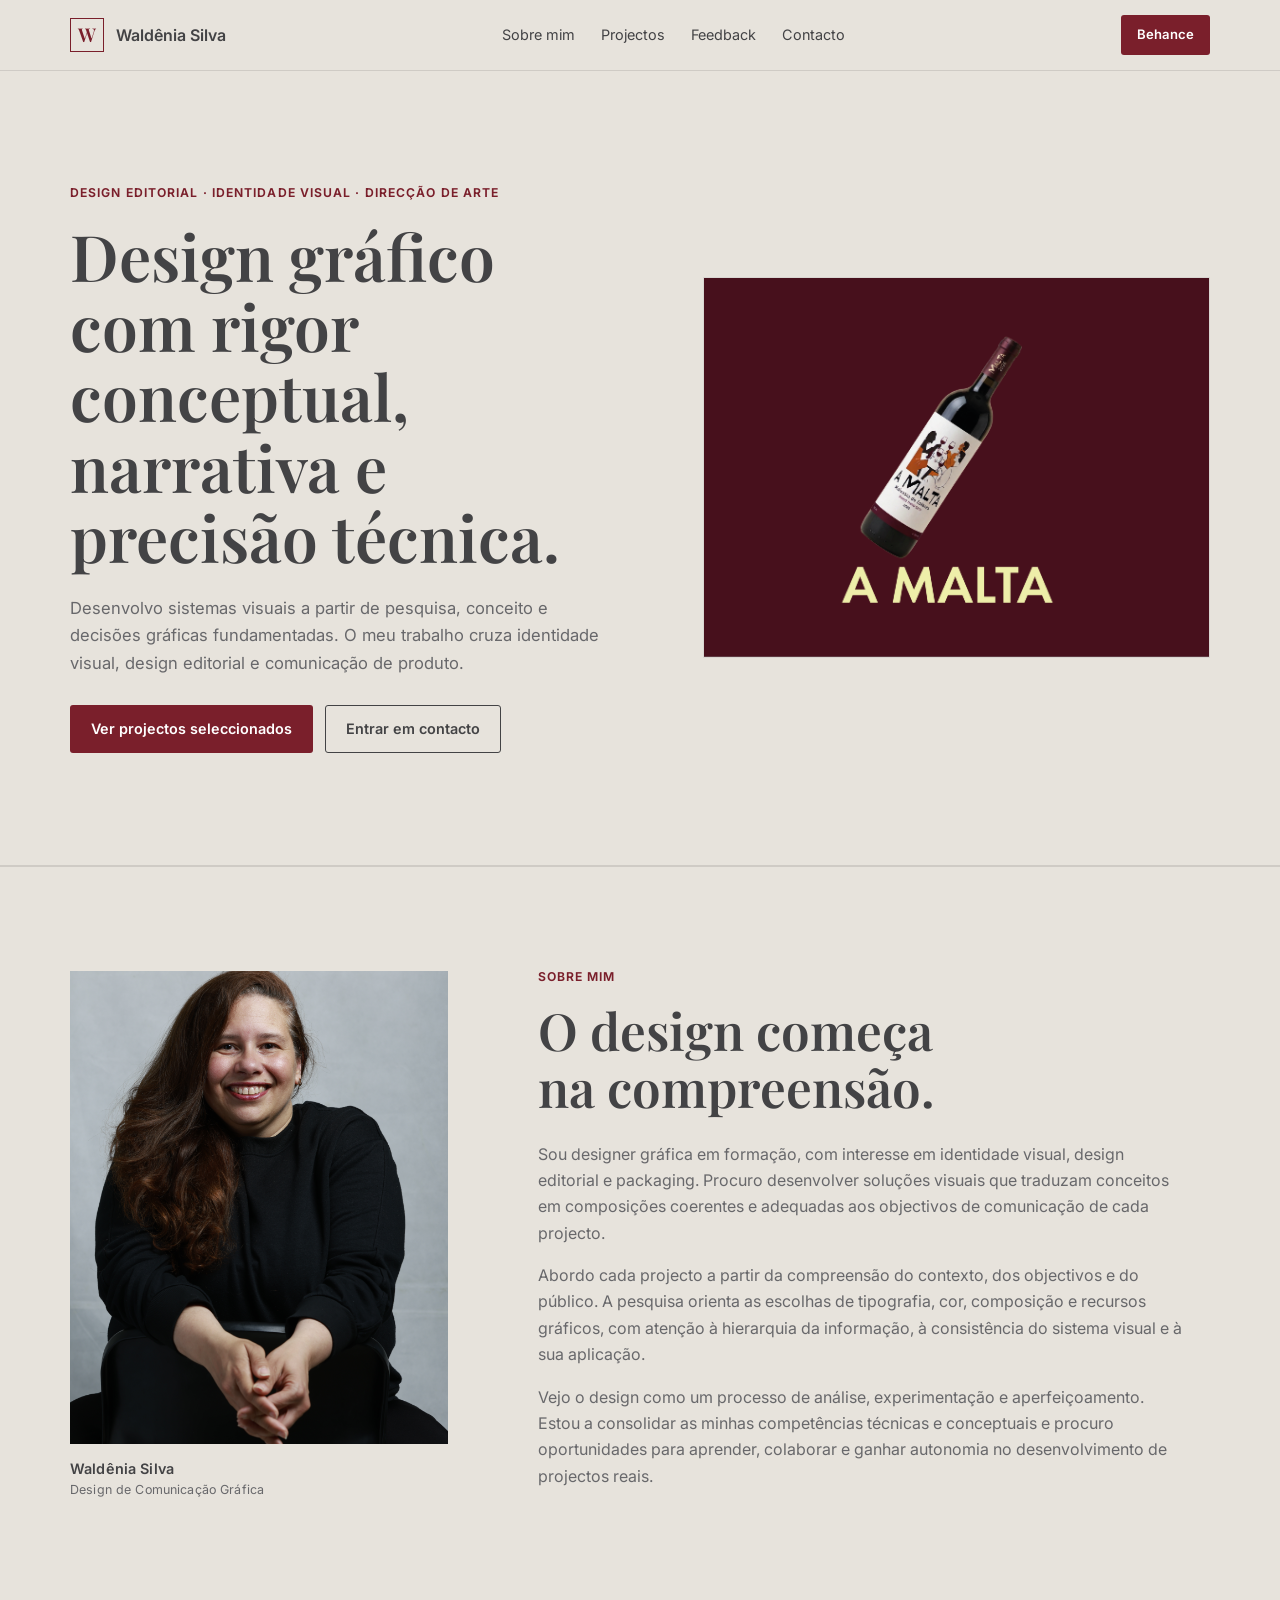
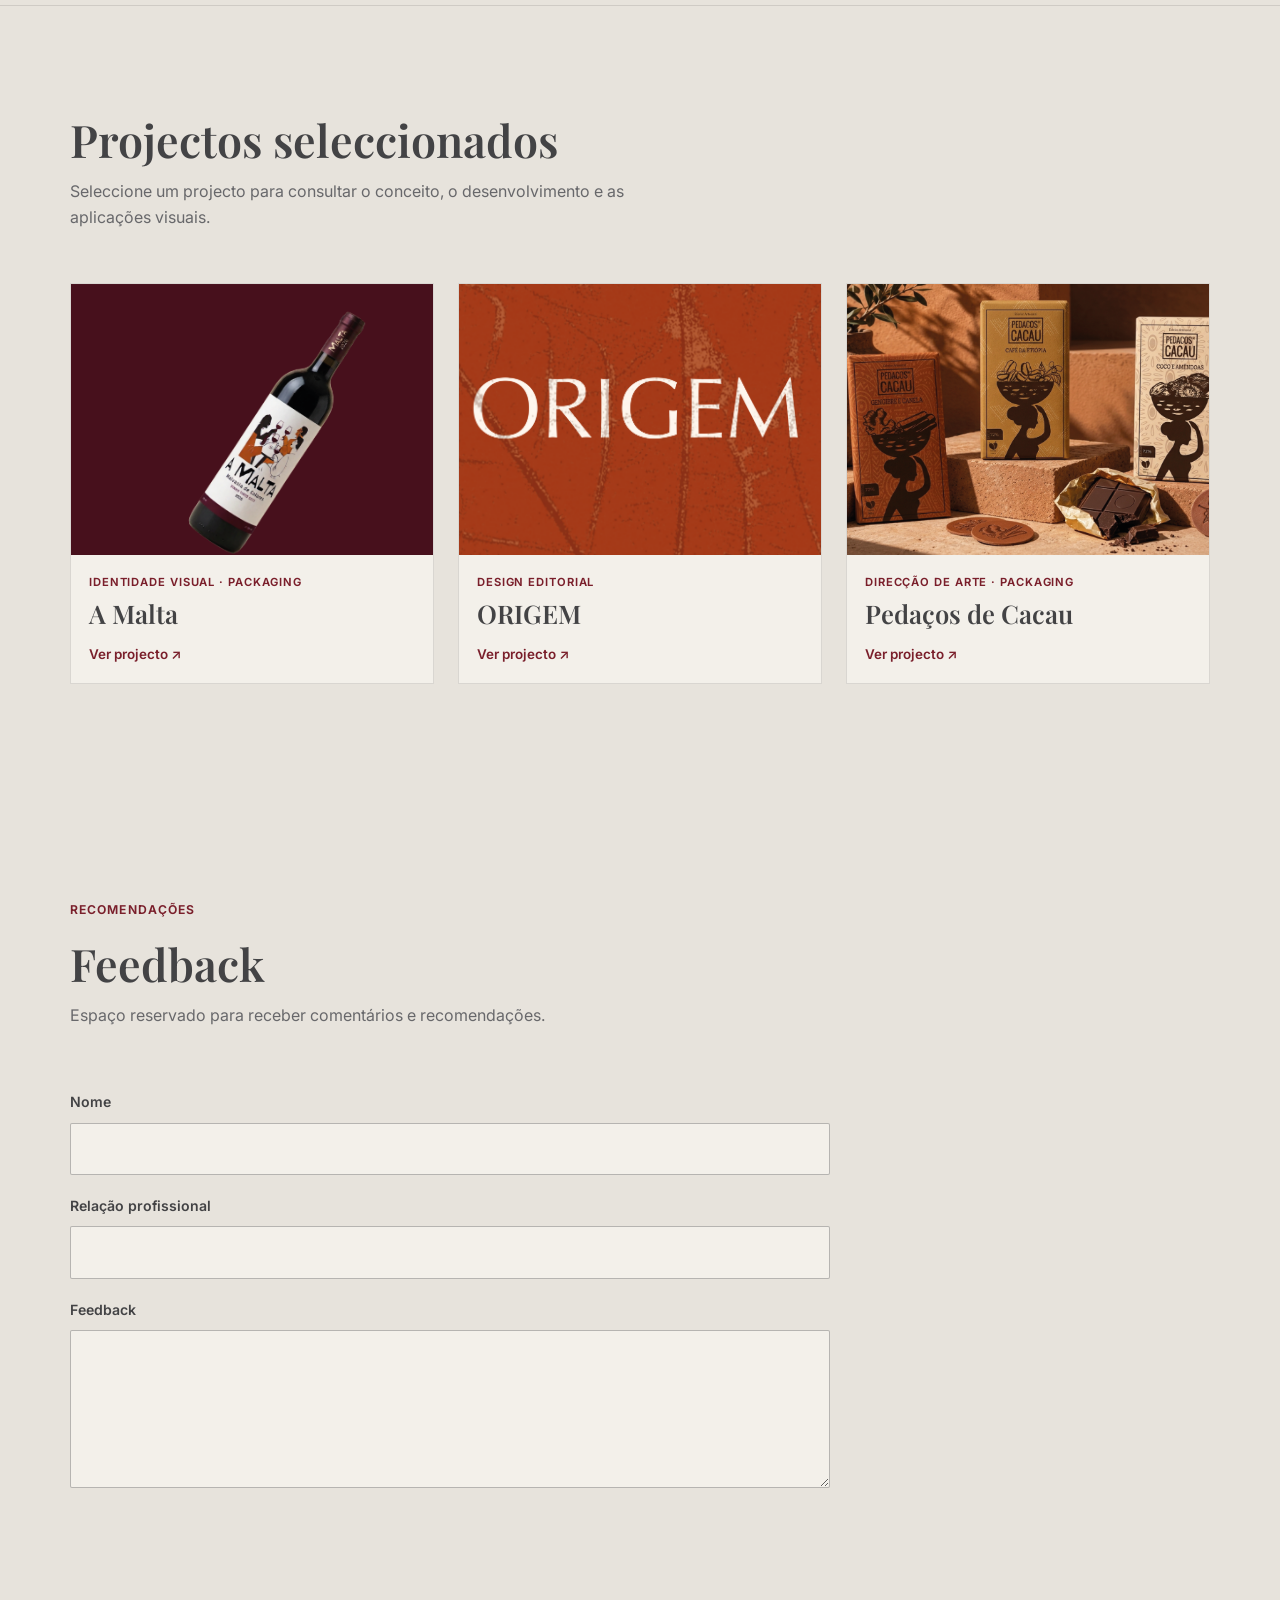
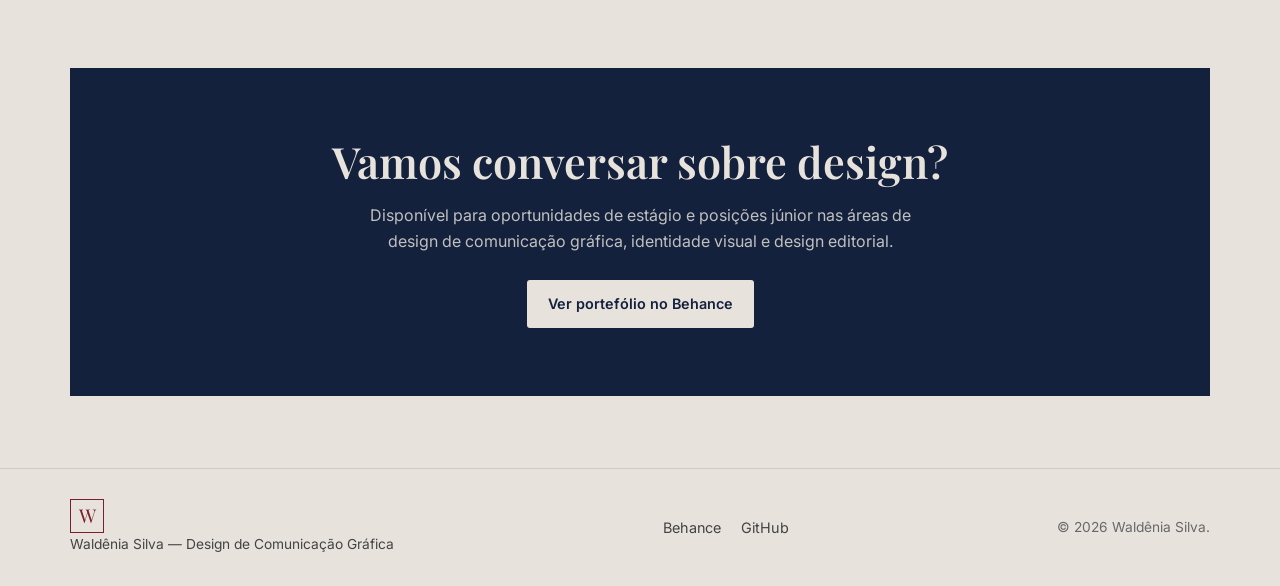
==== commit a58ece81: "Restore full project case-study content inside evaluation modals" ====
--- a/avaliacao/index.html
+++ b/avaliacao/index.html
@@ -69,69 +69,254 @@
 </section>
 <div class="project-modal" id="modal-0" aria-hidden="true">
   <div class="project-modal-dialog" role="dialog" aria-modal="true" aria-labelledby="modal-title-0" tabindex="-1">
-    <button class="project-modal-close" type="button" aria-label="Fechar apresentação">×</button>
-    <div class="project-modal-heading"><span class="project-tag">Identidade Visual · Packaging</span><h2 id="modal-title-0">A Malta</h2></div>
-    <article class="project-row" id="a-malta">
-    <div class="project-info">
-      <span class="project-tag">Identidade Visual · Packaging</span>
-      <h3>A Malta — Vinhos de Sintra</h3>
-      <p class="project-impact">Reformulação de uma identidade de vinho, orientada pelo encontro, pela comunidade e pela convivialidade. O sistema visual articula a narrativa do projecto com a apresentação dos vinhos.</p>
-      <ul class="project-meta"><li>Identidade visual</li><li>Design de rótulo</li><li>Packaging</li></ul>
-      <p class="project-note">Projecto académico. Conceito e desenvolvimento gráfico da autora.</p>
-    </div>
-    <div class="project-media"><img src="../Imagem/A-Malta/A%20Malta-1.png" alt="Prancha de apresentação da identidade A Malta"></div>
-  </article>
-  <div class="project-gallery" aria-label="Imagens adicionais do projecto A Malta">
-    <figure><img src="../Imagem/A-Malta/A%20Malta-2.png" alt="Aplicação da identidade A Malta, imagem 2"></figure>
-    <figure><img src="../Imagem/A-Malta/A%20Malta-3.png" alt="Aplicação da identidade A Malta, imagem 3"></figure>
-    <figure><img src="../Imagem/A-Malta/A%20Malta-4.png" alt="Aplicação da identidade A Malta, imagem 4"></figure>
-  </div>
-    <button class="project-modal-back" type="button">← Voltar aos projectos</button>
-  </div>
+<button type="button" class="project-modal-close"
+            aria-label="Fechar projeto"
+            data-aria-label-pt="Fechar projeto"
+            data-aria-label-en="Close project">×</button>
+
+        <p class="eyebrow" data-pt="IDENTIDADE VISUAL" data-en="VISUAL IDENTITY">IDENTIDADE VISUAL</p>
+        <h2 id="malta-modal-title">A Malta</h2>
+
+        <details class="project-style-editor" id="malta-style-editor" open>
+            <summary data-pt="Estilos de projecto" data-en="Project styles">Estilos de projecto</summary>
+            <div class="project-style-controls">
+                <p class="project-style-note"
+                    data-pt="Ajustes privados, guardados apenas neste navegador."
+                    data-en="Private settings, saved only in this browser.">
+                    Ajustes privados, guardados apenas neste navegador.
+                </p>
+                <div class="project-style-fields">
+                    <div class="project-style-field">
+                        <label for="malta-bg-color" data-pt="Cor do fundo" data-en="Background colour">Cor do fundo</label>
+                        <div class="project-style-color">
+                            <input type="color" id="malta-bg-color" value="#E8E4D8" aria-label="Escolher cor de fundo">
+                            <input type="text" id="malta-bg-hex" value="#E8E4D8" maxlength="7" spellcheck="false" inputmode="text" aria-label="Código hexadecimal da cor">
+                        </div>
+                    </div>
+                    <div class="project-style-field">
+                        <label for="malta-spacing" data-pt="Espaçamento entre pranchetas (px)" data-en="Spacing between artboards (px)">Espaçamento entre pranchetas (px)</label>
+                        <input type="number" id="malta-spacing" min="-30" max="40" step="1" value="-4">
+                    </div>
+                </div>
+                <div class="project-style-actions">
+                    <button type="button" class="project-style-save" id="malta-style-save" data-pt="Guardar" data-en="Save">Guardar</button>
+                    <button type="button" class="project-style-cancel" id="malta-style-cancel" data-pt="Cancelar" data-en="Cancel">Cancelar</button>
+                    <span class="project-style-status" id="malta-style-status" role="status" aria-live="polite"></span>
+                </div>
+            </div>
+        </details>
+
+        <p class="project-modal-intro"
+            data-pt="A Malta é um projecto académico de identidade visual e packaging para uma marca fictícia de vinhos associada à região de Sintra/Colares. Depois de desenvolver uma primeira proposta em contexto de sala de aula, decidi reformular a linguagem visual, mantendo o conceito de base. A revisão incidiu sobre três áreas: direcção de arte, com a substituição da imagem anteriormente seleccionada; tipografia, através de uma nova escolha tipográfica; e paleta cromática, com a redefinição das cores da identidade. O objectivo foi alcançar uma expressão visual mais coerente com o posicionamento pretendido."
+            data-en="A Malta is an academic visual identity and packaging project for a fictional wine brand associated with the Sintra/Colares region. After developing an initial proposal in class, I decided to revise its visual language while retaining the original concept. The revision focused on three areas: art direction, replacing the previously selected image; typography, through a new type selection; and colour palette, redefining the identity's colours. The aim was to achieve a visual expression more consistent with the intended positioning.">
+            A Malta é um projecto académico de identidade visual e packaging para uma marca fictícia de vinhos associada à região de Sintra/Colares. Depois de desenvolver uma primeira proposta em contexto de sala de aula, decidi reformular a linguagem visual, mantendo o conceito de base. A revisão incidiu sobre três áreas: direcção de arte, com a substituição da imagem anteriormente seleccionada; tipografia, através de uma nova escolha tipográfica; e paleta cromática, com a redefinição das cores da identidade. O objectivo foi alcançar uma expressão visual mais coerente com o posicionamento pretendido.
+        </p>
+
+        <div class="project-modal-gallery malta-gallery">
+            <img src="./Imagem/A-Malta/a-malta-01.png"
+                alt="A Malta — apresentação do conceito e da identidade visual"
+                data-alt-pt="A Malta — apresentação do conceito e da identidade visual"
+                data-alt-en="A Malta — concept and visual identity presentation"
+                loading="lazy">
+            <img src="./Imagem/A-Malta/A%20Malta-2.png"
+                alt="A Malta — desenvolvimento do sistema gráfico e tipográfico"
+                data-alt-pt="A Malta — desenvolvimento do sistema gráfico e tipográfico"
+                data-alt-en="A Malta — graphic and typographic system development"
+                loading="lazy">
+            <img src="./Imagem/A-Malta/A%20Malta-3.png"
+                alt="A Malta — aplicações da identidade visual"
+                data-alt-pt="A Malta — aplicações da identidade visual"
+                data-alt-en="A Malta — visual identity applications"
+                loading="lazy">
+            <img src="./Imagem/A-Malta/A%20Malta-4.png"
+                alt="A Malta — sistema de packaging e apresentação das referências"
+                data-alt-pt="A Malta — sistema de packaging e apresentação das referências"
+                data-alt-en="A Malta — packaging system and wine range presentation"
+                loading="lazy">
+            <img src="./Imagem/A-Malta/A%20Malta-5.png"
+                alt="A Malta — aplicação da identidade visual"
+                data-alt-pt="A Malta — aplicação da identidade visual"
+                data-alt-en="A Malta — visual identity application"
+                loading="lazy">
+        </div>
+
+        <div class="project-modal-details">
+            <div>
+                <strong data-pt="Projeto" data-en="Project">Projeto</strong>
+                <span data-pt="Identidade Visual e Packaging" data-en="Visual Identity and Packaging">Identidade Visual e Packaging</span>
+            </div>
+            <div>
+                <strong data-pt="Marca" data-en="Brand">Marca</strong>
+                <span data-pt="Marca fictícia · Vinhos de Sintra/Colares" data-en="Fictional brand · Sintra/Colares wines">Marca fictícia · Vinhos de Sintra/Colares</span>
+            </div>
+            <div>
+                <strong data-pt="Conceito" data-en="Concept">Conceito</strong>
+                <span data-pt="Encontro · Comunidade · Convivialidade" data-en="Gathering · Community · Togetherness">Encontro · Comunidade · Convivialidade</span>
+            </div>
+        </div>
+
+        <button type="button" class="project-modal-back">
+            <span data-pt="← Voltar aos projetos" data-en="← Back to projects">← Voltar aos projetos</span>
+        </button>
+    </div>
+    </div>
 </div>
 <div class="project-modal" id="modal-1" aria-hidden="true">
   <div class="project-modal-dialog" role="dialog" aria-modal="true" aria-labelledby="modal-title-1" tabindex="-1">
-    <button class="project-modal-close" type="button" aria-label="Fechar apresentação">×</button>
-    <div class="project-modal-heading"><span class="project-tag">Design Editorial</span><h2 id="modal-title-1">ORIGEM</h2></div>
-    <article class="project-row reverse" id="origem">
-    <div class="project-info">
-      <span class="project-tag">Design Editorial</span>
-      <h3>ORIGEM — Revista</h3>
-      <p class="project-impact">Publicação editorial de 32 páginas que aborda design, produção e impacto, explorando a organização da informação através de grelha, hierarquia tipográfica e ritmo de leitura.</p>
-      <ul class="project-meta"><li>Adobe InDesign</li><li>Grelha editorial</li><li>Paginação</li></ul>
-      <p class="project-note">Projecto académico. Concepção e paginação da publicação.</p>
-    </div>
-    <div class="project-media"><img src="../Imagem/Origem/Revista%20Origem%20final_Capa.png" alt="Capa da revista ORIGEM"></div>
-  </article>
-  <div class="project-gallery" aria-label="Páginas da revista ORIGEM">
-    <figure><img src="../Imagem/Origem/Revista%20Origem%20final-02.png" alt="Páginas interiores da revista ORIGEM"></figure>
-    <figure><img src="../Imagem/Origem/Revista%20Origem%20final-03.png" alt="Composição editorial da revista ORIGEM"></figure>
-    <figure><img src="../Imagem/Origem/Revista%20corrigido-04.png" alt="Página revista ORIGEM, detalhe 4"></figure>
-  </div>
-    <button class="project-modal-back" type="button">← Voltar aos projectos</button>
-  </div>
+<button type="button" class="project-modal-close"
+            aria-label="Fechar projeto"
+            data-aria-label-pt="Fechar projeto"
+            data-aria-label-en="Close project">×</button>
+
+        <p class="eyebrow" data-pt="DESIGN EDITORIAL" data-en="EDITORIAL DESIGN">DESIGN EDITORIAL</p>
+        <h2 id="origem-modal-title">ORIGEM</h2>
+
+        <p class="project-modal-intro"
+            data-pt="A ORIGEM é uma revista editorial de 32 páginas que investiga aquilo que está por trás da produção gráfica, convidando o leitor a olhar para além da forma final dos objectos e a compreender as relações entre design, materiais, processos e impacto ambiental. Partindo da ideia de que tudo aquilo que vemos resulta de algo que não vemos, a publicação propõe uma reflexão sobre as escolhas que antecedem cada produto gráfico: de onde vêm os materiais, como são transformados, que recursos envolvem e quais as consequências das decisões tomadas ao longo do processo. A narrativa editorial desenvolve-se em três eixos complementares: Design, Produção e Impacto. Primeiro, explora o papel do design na compreensão dos sistemas e das suas relações; depois, aborda a origem dos materiais e a responsabilidade dos processos de produção; por fim, evidencia como essas escolhas se reflectem nas pessoas, nas comunidades e no planeta. Mais do que apresentar a sustentabilidade como uma questão estética, a ORIGEM procura estimular uma visão crítica e consciente da produção gráfica, mostrando que o impacto de um objecto começa muito antes de chegar às mãos do consumidor. Tudo aquilo que vemos é resultado de algo que não vemos."
+            data-en="ORIGEM is a 32-page editorial magazine investigating what lies behind graphic production. It invites readers to look beyond the final form of objects and understand the relationships between design, materials, processes and environmental impact. Built around the idea that everything we see is the result of something we do not see, the publication reflects on the choices behind every printed product: where materials come from, how they are transformed, which resources they require and the consequences of decisions made throughout the process. The editorial narrative is organised around three complementary themes: Design, Production and Impact. It first explores design as a way of understanding systems and their relationships; then examines the origins of materials and the responsibility involved in production processes; finally, it considers how these choices affect people, communities and the planet. Rather than treating sustainability as a purely visual concern, ORIGEM aims to encourage a critical and conscious view of graphic production, showing that the impact of an object begins long before it reaches the consumer. Everything we see is the result of something we do not see.">
+            A ORIGEM é uma revista editorial de 32 páginas que investiga aquilo que está por trás da produção gráfica, convidando o leitor a olhar para além da forma final dos objectos e a compreender as relações entre design, materiais, processos e impacto ambiental.
+
+            Partindo da ideia de que tudo aquilo que vemos resulta de algo que não vemos, a publicação propõe uma reflexão sobre as escolhas que antecedem cada produto gráfico: de onde vêm os materiais, como são transformados, que recursos envolvem e quais as consequências das decisões tomadas ao longo do processo.
+
+            A narrativa editorial desenvolve-se em três eixos complementares: Design, Produção e Impacto. Primeiro, explora o papel do design na compreensão dos sistemas e das suas relações; depois, aborda a origem dos materiais e a responsabilidade dos processos de produção; por fim, evidencia como essas escolhas se reflectem nas pessoas, nas comunidades e no planeta.
+
+            Mais do que apresentar a sustentabilidade como uma questão estética, a ORIGEM procura estimular uma visão crítica e consciente da produção gráfica, mostrando que o impacto de um objecto começa muito antes de chegar às mãos do consumidor.
+
+            Tudo aquilo que vemos é resultado de algo que não vemos.
+        </p>    </p>
+
+        <div class="project-modal-gallery">
+            <img src="./Revista%20corrigido%2001.png" alt="ORIGEM — capa da revista" loading="lazy">
+            <img src="./Revista%20corrigido%2002.png" alt="ORIGEM — prancha editorial 02" loading="lazy">
+            <img src="./Revista%20corrigido%2003.png" alt="ORIGEM — prancha editorial 03" loading="lazy">
+            <img src="./Revista%20corrigido-04.png" alt="ORIGEM — prancha editorial 04" loading="lazy">
+            <img src="./Revista%20corrigido-05.png" alt="ORIGEM — prancha editorial 05" loading="lazy">
+            <img src="./Revista%20corrigido-06.png" alt="ORIGEM — prancha editorial 06" loading="lazy">
+            <img src="./Revista%20corrigido-07.png" alt="ORIGEM — prancha editorial 07" loading="lazy">
+            <img src="./Revista%20corrigido-08.png" alt="ORIGEM — prancha editorial 08" loading="lazy">
+            <img src="./Revista%20corrigido-09.png" alt="ORIGEM — prancha editorial 09" loading="lazy">
+        </div>
+
+        <div class="project-modal-details">
+            <div>
+                <strong data-pt="Edição" data-en="Edition">Edição</strong>
+                <span>#001 · 2026</span>
+            </div>
+            <div>
+                <strong data-pt="Projeto" data-en="Project">Projeto</strong>
+                <span data-pt="Design Editorial" data-en="Editorial Design">Design Editorial</span>
+            </div>
+            <div>
+                <strong data-pt="Conceito" data-en="Concept">Conceito</strong>
+                <span data-pt="O impacto por trás da produção gráfica"
+                    data-en="The impact behind graphic production">O impacto por trás da produção gráfica</span>
+            </div>
+            <div>
+                <strong data-pt="Direção visual" data-en="Art direction">Direção visual</strong>
+                <span data-pt="Grelha · Tipografia · Materiais · Investigação"
+                    data-en="Grid · Typography · Materials · Research">Grelha · Tipografia · Materiais · Investigação</span>
+            </div>
+        </div>
+
+        <button type="button" class="project-modal-back">
+            <span data-pt="← Voltar aos projetos" data-en="← Back to projects">← Voltar aos projetos</span>
+        </button>
+    </div>
+    </div>
 </div>
 <div class="project-modal" id="modal-2" aria-hidden="true">
   <div class="project-modal-dialog" role="dialog" aria-modal="true" aria-labelledby="modal-title-2" tabindex="-1">
-    <button class="project-modal-close" type="button" aria-label="Fechar apresentação">×</button>
-    <div class="project-modal-heading"><span class="project-tag">Direcção de Arte · Packaging</span><h2 id="modal-title-2">Pedaços de Cacau</h2></div>
-    <article class="project-row" id="pedacos-de-cacau">
-    <div class="project-info">
-      <span class="project-tag">Direcção de Arte · Packaging</span>
-      <h3>Pedaços de Cacau</h3>
-      <p class="project-impact">Exercício de direcção de arte para uma proposta de chocolate negro com 72% de cacau. O trabalho desenvolve a linguagem visual e a apresentação da embalagem, integrando uma ilustração preexistente.</p>
-      <ul class="project-meta"><li>Direcção de arte</li><li>Packaging</li><li>Apresentação de produto</li></ul>
-      <p class="project-note">A ilustração não é da autoria da designer.</p>
-    </div>
-    <div class="project-media"><img src="../Chocolate-01.png" alt="Apresentação do projecto Pedaços de Cacau"></div>
-  </article>
-  <div class="project-gallery" aria-label="Imagens adicionais do projecto Pedaços de Cacau">
-    <figure><img src="../Chocolate-02.png" alt="Aplicação de embalagem Pedaços de Cacau, imagem 2"></figure>
-    <figure><img src="../Chocolate-03.png" alt="Aplicação de embalagem Pedaços de Cacau, imagem 3"></figure>
-    <figure><img src="../Chocolate-04.png" alt="Aplicação de embalagem Pedaços de Cacau, imagem 4"></figure>
-  </div>
-    <button class="project-modal-back" type="button">← Voltar aos projectos</button>
-  </div>
+<button type="button" class="project-modal-close"
+            aria-label="Fechar projecto"
+            data-aria-label-pt="Fechar projecto"
+            data-aria-label-en="Close project">×</button>
+
+        <p class="eyebrow" data-pt="DIRECÇÃO DE ARTE · PACKAGING" data-en="ART DIRECTION · PACKAGING">DIRECÇÃO DE ARTE · PACKAGING</p>
+        <h2 id="pedacos-modal-title">Pedaços de Cacau</h2>
+
+        <details class="project-style-editor" id="pedacos-style-editor">
+            <summary data-pt="Estilos de projecto" data-en="Project styles">Estilos de projecto</summary>
+            <div class="project-style-controls">
+                <p class="project-style-note"
+                    data-pt="Ajustes privados, guardados apenas neste navegador."
+                    data-en="Private settings, saved only in this browser.">
+                    Ajustes privados, guardados apenas neste navegador.
+                </p>
+
+                <div class="project-style-fields">
+                    <div class="project-style-field">
+                        <label for="pedacos-bg-color" data-pt="Cor do fundo" data-en="Background colour">Cor do fundo</label>
+                        <div class="project-style-color">
+                            <input type="color" id="pedacos-bg-color" value="#E8E4D8" aria-label="Escolher cor de fundo">
+                            <input type="text" id="pedacos-bg-hex" value="#E8E4D8" maxlength="7" spellcheck="false" inputmode="text" aria-label="Código hexadecimal da cor">
+                        </div>
+                    </div>
+
+                    <div class="project-style-field">
+                        <label for="pedacos-spacing" data-pt="Espaçamento entre pranchetas (px)" data-en="Spacing between artboards (px)">Espaçamento entre pranchetas (px)</label>
+                        <input type="number" id="pedacos-spacing" min="-30" max="40" step="1" value="-8">
+                    </div>
+                </div>
+
+                <div class="project-style-actions">
+                    <button type="button" class="project-style-save" id="pedacos-style-save"
+                        data-pt="Guardar" data-en="Save">Guardar</button>
+                    <button type="button" class="project-style-cancel" id="pedacos-style-cancel"
+                        data-pt="Cancelar" data-en="Cancel">Cancelar</button>
+                    <span class="project-style-status" id="pedacos-style-status" role="status" aria-live="polite"></span>
+                </div>
+            </div>
+        </details>
+
+        <h3 data-pt="O Projecto" data-en="The Project">O Projecto</h3>
+        <p class="project-modal-intro"
+            data-pt="O projecto Pedaços de Cacau consistiu no desenvolvimento de uma proposta de direcção de arte para uma colecção especial de três embalagens de chocolate artesanal. O desafio passou por construir uma linguagem visual coerente para a colecção, articulando os elementos da identidade da marca com a ilustração, a tipografia e a composição gráfica das embalagens. A proposta procurou valorizar a apresentação do produto, assegurando simultaneamente a diferenciação entre os sabores e a consistência visual das três embalagens."
+            data-en="The Pedaços de Cacau project involved developing an art direction proposal for a special collection of three artisan chocolate packages. The challenge was to build a coherent visual language, bringing together the brand identity, illustration, typography and graphic composition. The proposal aimed to enhance the product presentation while differentiating the flavours and maintaining consistency across the collection.">
+            O projecto Pedaços de Cacau consistiu no desenvolvimento de uma proposta de direcção de arte para uma colecção especial de três embalagens de chocolate artesanal. O desafio passou por construir uma linguagem visual coerente para a colecção, articulando os elementos da identidade da marca com a ilustração, a tipografia e a composição gráfica das embalagens. A proposta procurou valorizar a apresentação do produto, assegurando simultaneamente a diferenciação entre os sabores e a consistência visual das três embalagens.
+        </p>
+
+        <h3 data-pt="A Marca" data-en="The Brand">A Marca</h3>
+        <p class="project-modal-intro"
+            data-pt="A Pedaços de Cacau é uma marca portuguesa de chocolates artesanais, com enfoque no chocolate negro, na combinação de ingredientes diferenciadores e na valorização da experiência de degustação. Com um posicionamento premium, a marca associa a qualidade do produto ao cuidado da produção artesanal e à apresentação visual. Neste projecto, a identidade existente foi preservada e utilizada como ponto de partida para desenvolver uma colecção especial de embalagens, sem descaracterizar o universo visual da marca."
+            data-en="Pedaços de Cacau is a Portuguese artisan chocolate brand focused on dark chocolate, distinctive ingredient combinations and the tasting experience. With a premium positioning, the brand connects product quality with artisanal care and visual presentation. In this project, the existing identity was retained as the starting point for a special packaging collection, without losing the brand's visual character.">
+            A Pedaços de Cacau é uma marca portuguesa de chocolates artesanais, com enfoque no chocolate negro, na combinação de ingredientes diferenciadores e na valorização da experiência de degustação. Com um posicionamento premium, a marca associa a qualidade do produto ao cuidado da produção artesanal e à apresentação visual. Neste projecto, a identidade existente foi preservada e utilizada como ponto de partida para desenvolver uma colecção especial de embalagens, sem descaracterizar o universo visual da marca.
+        </p>
+
+        <h3 data-pt="Conceito e Direcção de Arte" data-en="Concept and Art Direction">Conceito e Direcção de Arte</h3>
+        <p class="project-modal-intro"
+            data-pt="A direcção de arte foi construída a partir de três elementos associados à essência do produto: a terra, enquanto expressão do terroir, os ingredientes e o trabalho manual. A dimensão humana assume um papel central na linguagem visual através da silhueta de uma mulher que transporta os ingredientes de cada receita. Esta representação aproxima o consumidor da origem do chocolate, evocando autenticidade, proximidade e cuidado artesanal. A ilustração foi integrada como elemento central da composição, orientando a construção visual de cada embalagem. A unidade da colecção é assegurada pela linguagem gráfica partilhada, enquanto os ingredientes e os elementos cromáticos permitem distinguir cada variedade."
+            data-en="The art direction draws on three elements associated with the essence of the product: the land, as an expression of terroir, the ingredients and manual craftsmanship. The human dimension takes centre stage through the silhouette of a woman carrying the ingredients of each recipe. This visual approach brings consumers closer to the origin of the chocolate, evoking authenticity, warmth and artisanal care. The illustration is integrated as the central visual asset, guiding the composition of each package. A shared graphic language unifies the collection, while ingredients and colour differentiate each variety.">
+            A direcção de arte foi construída a partir de três elementos associados à essência do produto: a terra, enquanto expressão do terroir, os ingredientes e o trabalho manual. A dimensão humana assume um papel central na linguagem visual através da silhueta de uma mulher que transporta os ingredientes de cada receita. Esta representação aproxima o consumidor da origem do chocolate, evocando autenticidade, proximidade e cuidado artesanal. A ilustração foi integrada como elemento central da composição, orientando a construção visual de cada embalagem. A unidade da colecção é assegurada pela linguagem gráfica partilhada, enquanto os ingredientes e os elementos cromáticos permitem distinguir cada variedade.
+        </p>
+
+        <div class="project-modal-gallery">
+            <img src="./Chocolate-01.png" alt="Pedaços de Cacau — fotografia 1 da colecção" data-alt-pt="Pedaços de Cacau — fotografia 1 da colecção" data-alt-en="Pedaços de Cacau — collection photograph 1" loading="lazy">
+            <img src="./Chocolate-02.png" alt="Pedaços de Cacau — fotografia 2 da colecção" data-alt-pt="Pedaços de Cacau — fotografia 2 da colecção" data-alt-en="Pedaços de Cacau — collection photograph 2" loading="lazy">
+            <img src="./Chocolate-03.png" alt="Pedaços de Cacau — fotografia 3 da colecção" data-alt-pt="Pedaços de Cacau — fotografia 3 da colecção" data-alt-en="Pedaços de Cacau — collection photograph 3" loading="lazy">
+            <img src="./Chocolate-04.png" alt="Pedaços de Cacau — fotografia 4 da colecção" data-alt-pt="Pedaços de Cacau — fotografia 4 da colecção" data-alt-en="Pedaços de Cacau — collection photograph 4" loading="lazy">
+            <img src="./Chocolate-05.png" alt="Pedaços de Cacau — fotografia 5 da colecção" data-alt-pt="Pedaços de Cacau — fotografia 5 da colecção" data-alt-en="Pedaços de Cacau — collection photograph 5" loading="lazy">
+        </div>
+
+        <div class="project-modal-details">
+            <div>
+                <strong data-pt="Área" data-en="Discipline">Área</strong>
+                <span data-pt="Direcção de Arte e Packaging" data-en="Art Direction and Packaging">Direcção de Arte e Packaging</span>
+            </div>
+            <div>
+                <strong data-pt="Marca" data-en="Brand">Marca</strong>
+                <span>Pedaços de Cacau</span>
+            </div>
+            <div>
+                <strong data-pt="Imagem" data-en="Image">Imagem</strong>
+                <span data-pt="Autoria não identificada · Selecção e integração na direcção de arte" data-en="Author unidentified · Selected and integrated into the art direction">Autoria não identificada · Selecção e integração na direcção de arte</span>
+            </div>
+        </div>
+
+        <button type="button" class="project-modal-back">
+            <span data-pt="← Voltar aos projectos" data-en="← Back to projects">← Voltar aos projectos</span>
+        </button>
+    </div>
+    </div>
 </div>
 <section class="section feedback-section" id="feedback">
   <div class="container">
--- a/avaliacao/preview.css
+++ b/avaliacao/preview.css
@@ -79,3 +79,34 @@
 .about-copy h2{font:600 clamp(2rem,4vw,3.25rem)/1.12 var(--serif);max-width:13ch;margin-bottom:24px}
 .about-copy>p{max-width:65ch;color:var(--muted);margin:0 0 16px}
 @media(max-width:700px){.about-grid{grid-template-columns:1fr;gap:30px}.about-portrait{max-width:280px}.about-copy h2{max-width:16ch}}
+
+/* Grelha de capas de projecto e apresentações em janela modal */
+.project-card-grid{display:grid;grid-template-columns:repeat(3,minmax(0,1fr));gap:24px}
+.project-card{display:block;width:100%;padding:0;border:1px solid var(--border);background:var(--bg-surface);color:var(--text);text-align:left;cursor:pointer;font:inherit;transition:transform .2s,border-color .2s}
+.project-card:hover{transform:translateY(-4px);border-color:var(--burgundy)}
+.project-card:focus-visible{outline:3px solid var(--burgundy);outline-offset:4px}
+.project-card-image{display:block;aspect-ratio:4/3;overflow:hidden;background:#d8d3ca}
+.project-card-image img{width:100%;height:100%;object-fit:cover;transition:transform .35s}
+.project-card:hover .project-card-image img{transform:scale(1.035)}
+.project-card-info{display:flex;flex-direction:column;align-items:flex-start;gap:7px;padding:18px}
+.project-card-category{color:var(--burgundy);font-size:.7rem;font-weight:650;letter-spacing:.08em;text-transform:uppercase}
+.project-card-title{font:600 clamp(1.25rem,2vw,1.65rem)/1.2 var(--serif)}
+.project-card-action{margin-top:7px;font-size:.84rem;font-weight:600;color:var(--burgundy)}
+.project-modal{position:fixed;inset:0;z-index:1000;display:none;align-items:flex-start;justify-content:center;padding:28px 18px;background:rgba(20,33,61,.78);overflow-y:auto}
+.project-modal.is-open{display:flex}
+body.project-modal-open{overflow:hidden}
+.project-modal-dialog{position:relative;width:min(1040px,100%);margin:auto;background:var(--bg-cream);padding:clamp(24px,4vw,52px);outline:none}
+.project-modal-close{position:sticky;top:0;float:right;z-index:2;width:42px;height:42px;border:1px solid var(--border);background:var(--bg-surface);color:var(--text);font-size:28px;line-height:1;cursor:pointer}
+.project-modal-heading{padding-right:55px;margin-bottom:28px}
+.project-modal-heading h2{font:600 clamp(2rem,4vw,3rem)/1.12 var(--serif)}
+.project-modal-dialog .project-row{grid-template-columns:.85fr 1.15fr;gap:30px;margin:0 0 20px}
+.project-modal-dialog .project-row.reverse .project-info{order:2}
+.project-modal-dialog .project-row.reverse .project-media{order:1}
+.project-modal-dialog .project-gallery{grid-template-columns:repeat(3,minmax(0,1fr));gap:12px;margin:16px 0 42px}
+.project-modal-dialog .project-gallery figure{aspect-ratio:4/3}
+.project-modal-dialog .project-media{aspect-ratio:4/3}
+.project-modal-dialog .project-info h3{font-size:clamp(1.5rem,3vw,2rem)}
+.project-modal-back{padding:12px 18px;border:1px solid var(--burgundy);background:transparent;color:var(--burgundy);font:600 .9rem var(--sans);cursor:pointer}
+.project-modal-back:hover{background:var(--burgundy);color:#fff}
+@media(max-width:820px){.project-card-grid{grid-template-columns:repeat(2,minmax(0,1fr))}.project-modal-dialog .project-row{grid-template-columns:1fr}.project-modal-dialog .project-row.reverse .project-info,.project-modal-dialog .project-row.reverse .project-media{order:initial}}
+@media(max-width:560px){.project-card-grid{grid-template-columns:1fr}.project-card-image{aspect-ratio:16/10}.project-modal{padding:10px}.project-modal-dialog{padding:20px 16px}.project-modal-dialog .project-gallery{grid-template-columns:repeat(2,minmax(0,1fr))}}
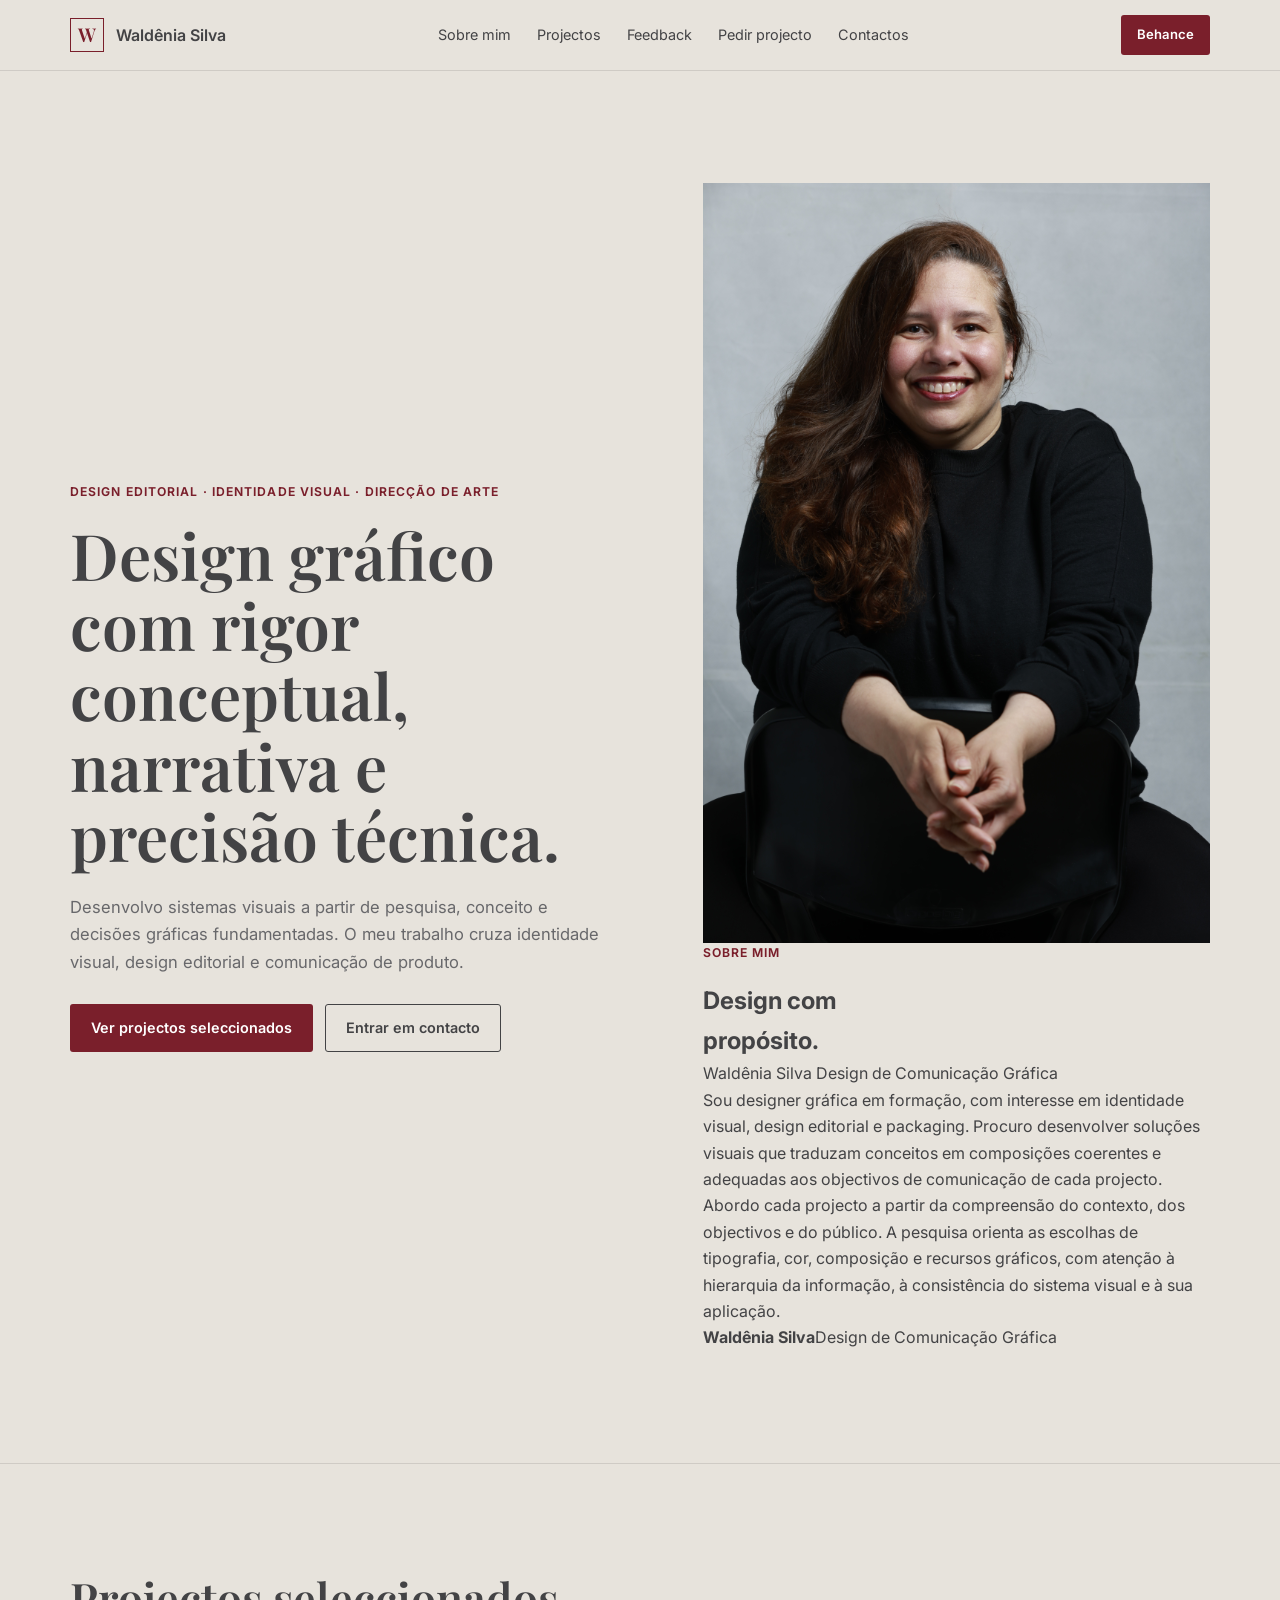
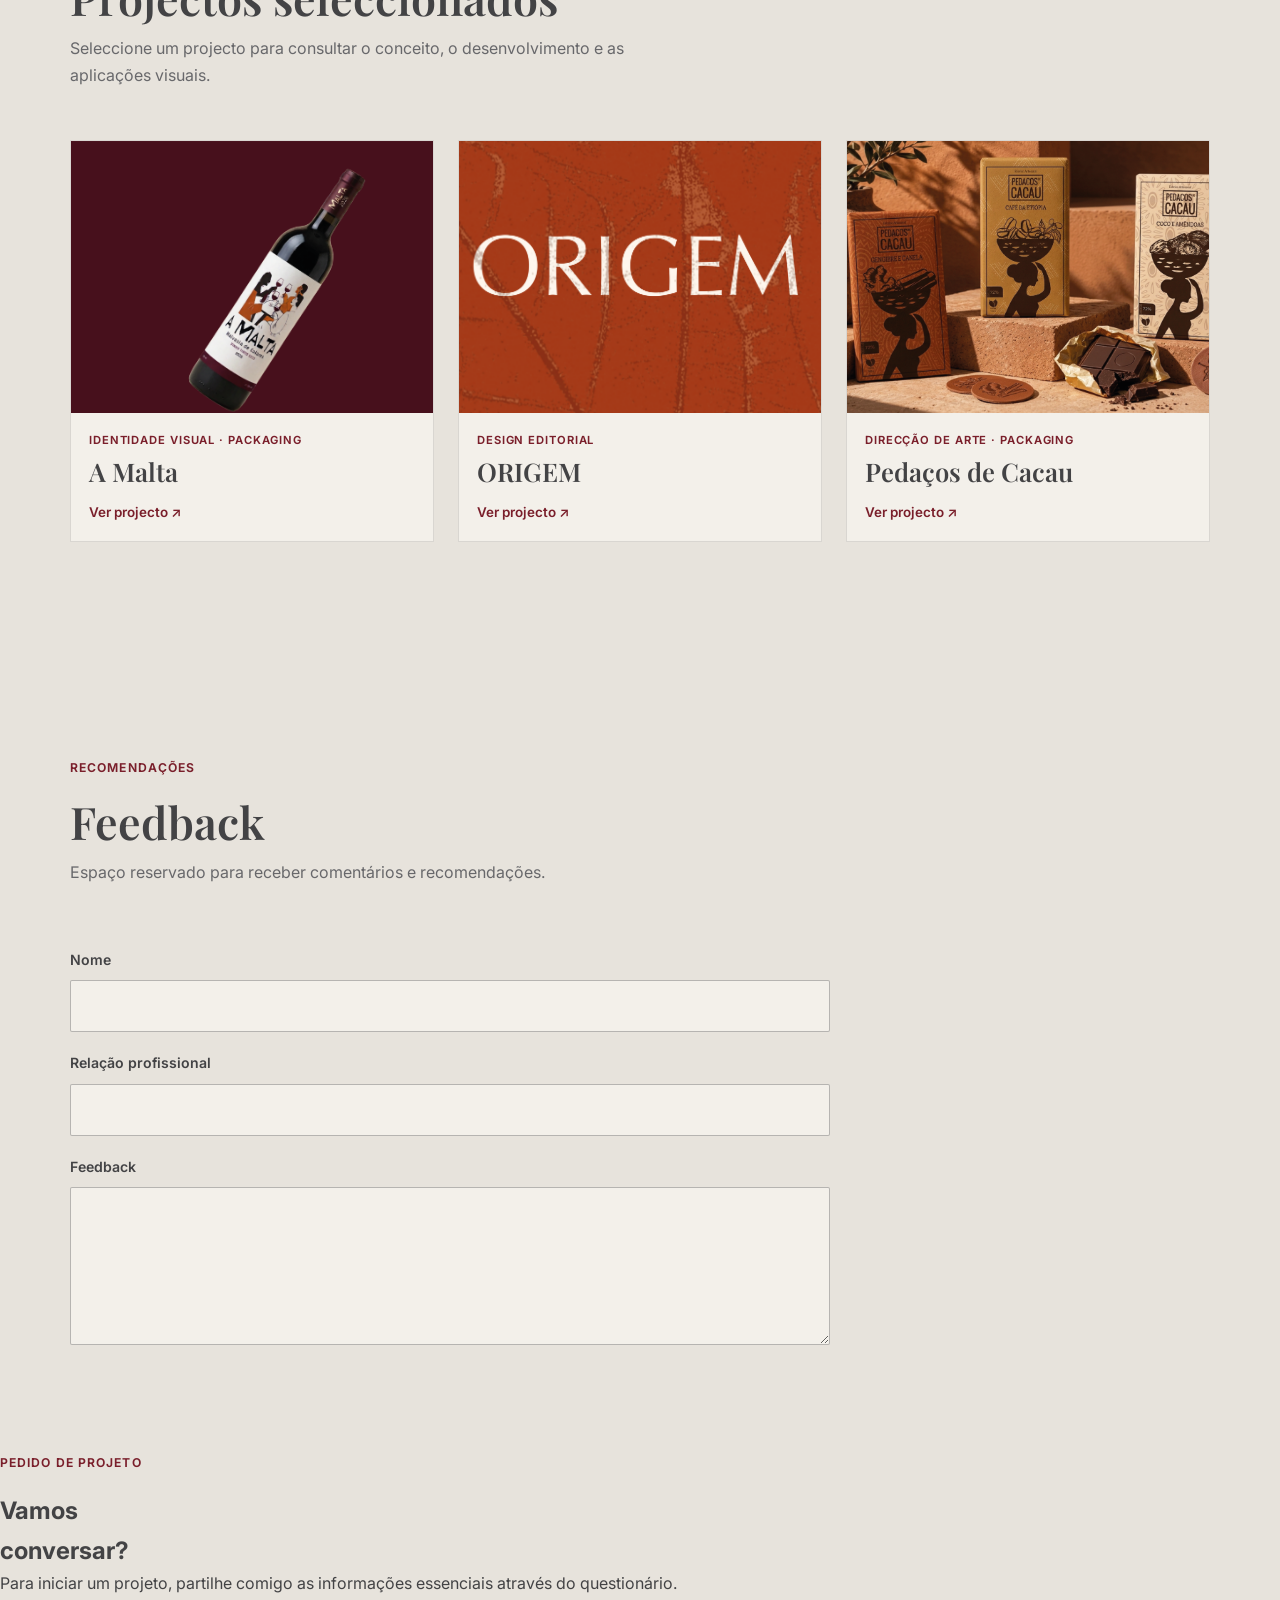
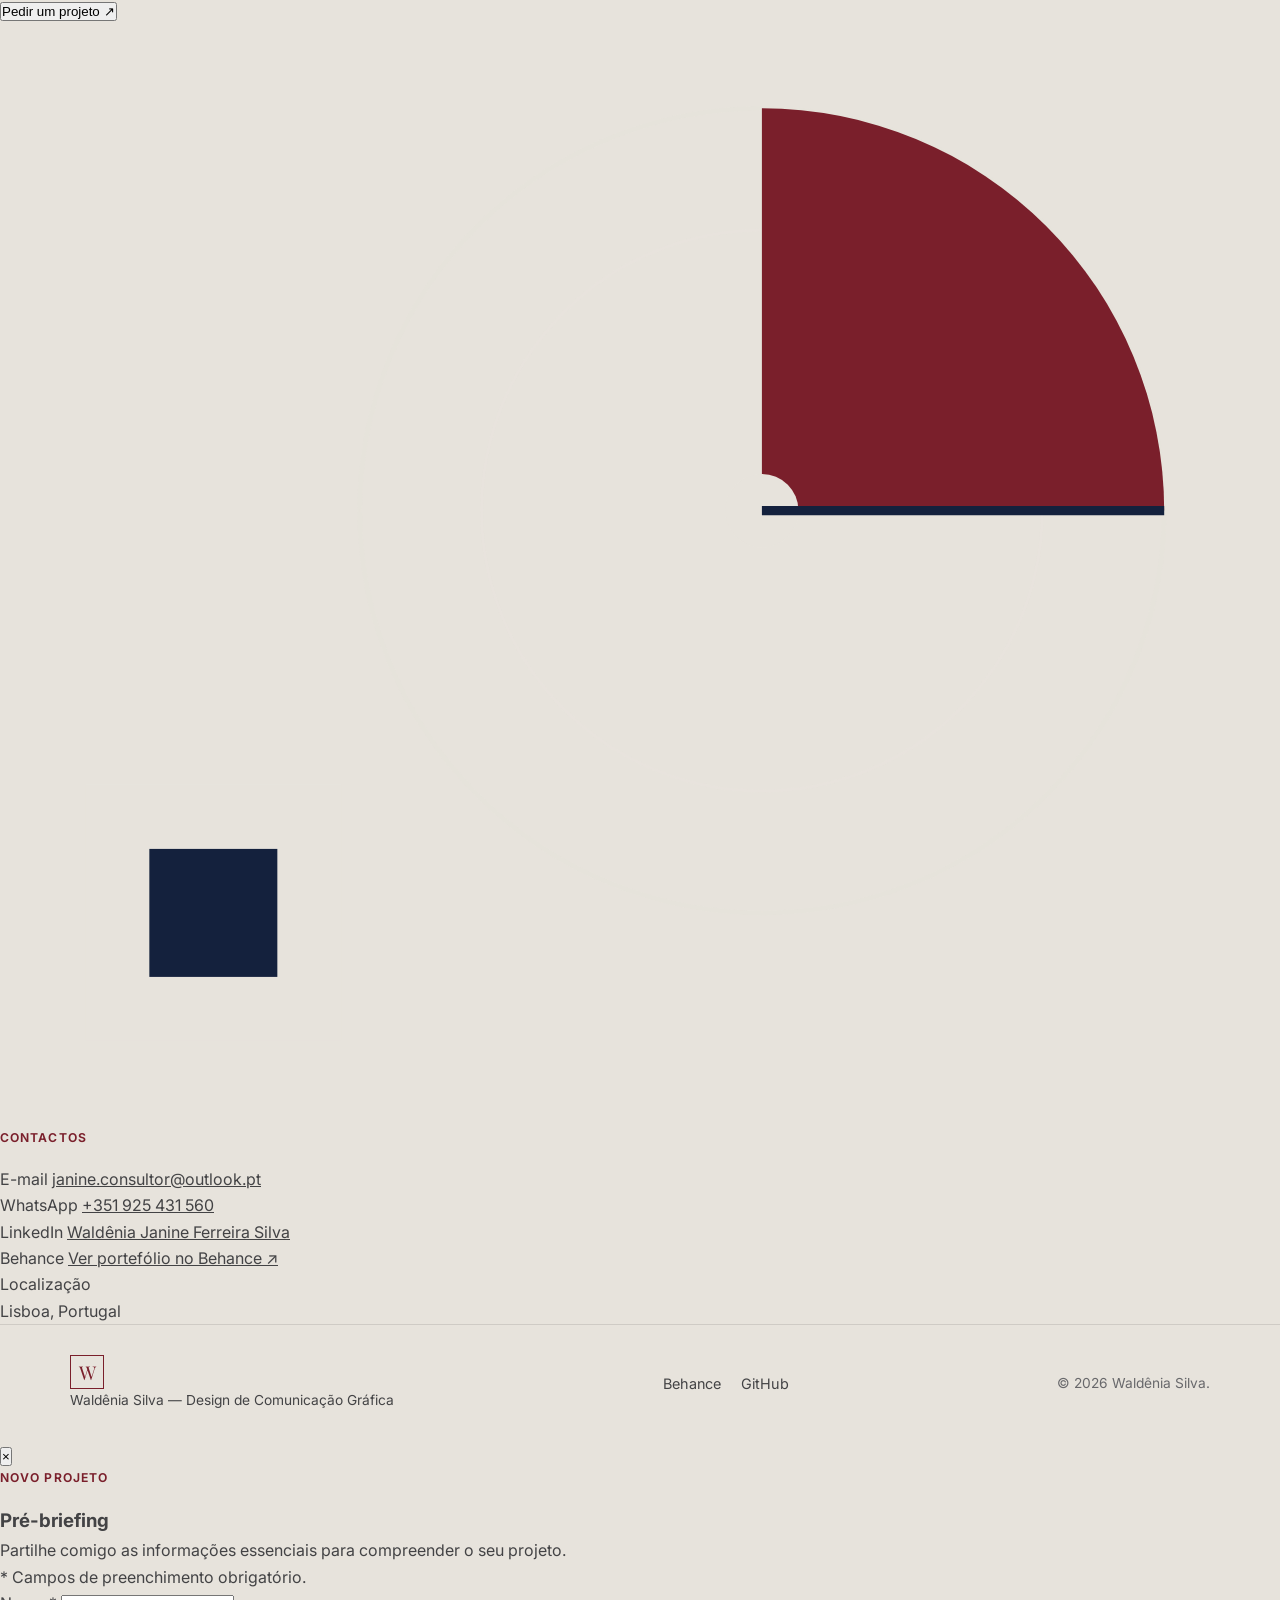
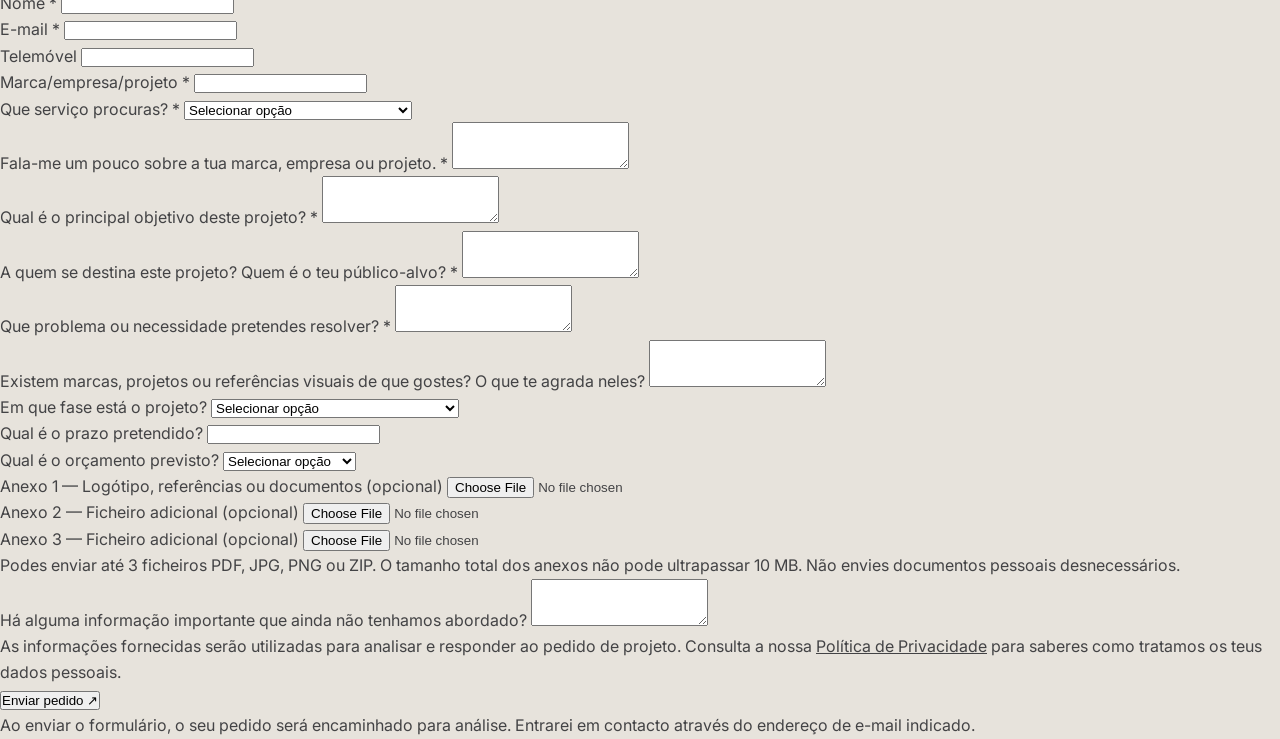
==== commit d3747d83: "Restore profile, project inquiry questionnaire and contact details in evaluation preview" ====
--- a/avaliacao/index.html
+++ b/avaliacao/index.html
@@ -17,7 +17,7 @@
       <span class="brand-mark" aria-hidden="true">W</span><span class="brand-name">Waldênia Silva</span>
     </a>
     <nav class="nav-links" aria-label="Navegação principal">
-      <a href="#sobre">Sobre mim</a><a href="#projetos">Projectos</a><a href="#feedback">Feedback</a><a href="#contacto">Contacto</a>
+      <a href="#sobre">Sobre mim</a><a href="#projetos">Projectos</a><a href="#feedback">Feedback</a><a href="#pedido-projeto">Pedir projecto</a><a href="#contacto">Contactos</a>
     </nav>
     <a href="https://www.behance.net/janineferreira5" target="_blank" rel="noopener noreferrer" class="btn btn-primary btn-sm">Behance</a>
   </div>
@@ -31,24 +31,20 @@
       <p class="hero-sub">Desenvolvo sistemas visuais a partir de pesquisa, conceito e decisões gráficas fundamentadas. O meu trabalho cruza identidade visual, design editorial e comunicação de produto.</p>
       <div class="hero-actions"><a href="#projetos" class="btn btn-primary">Ver projectos seleccionados</a><a href="#contacto" class="btn btn-outline">Entrar em contacto</a></div>
     </div>
-    <div class="hero-mockup-frame"><img src="../Imagem/A-Malta/a-malta-01.png" alt="Apresentação visual do projecto A Malta"></div>
+    <aside class="hero-profile" id="sobre" aria-label="Sobre mim">
+  <div class="hero-profile-photo"><img src="../foto-waldenia.jpg.JPG" alt="Retrato de Waldênia Silva"></div>
+  <div class="hero-profile-copy">
+    <span class="eyebrow">Sobre mim</span>
+    <h2>Design com<br><span>propósito.</span></h2>
+    <p>Waldênia Silva <span>Design de Comunicação Gráfica</span></p>
+    <p>Sou designer gráfica em formação, com interesse em identidade visual, design editorial e packaging. Procuro desenvolver soluções visuais que traduzam conceitos em composições coerentes e adequadas aos objectivos de comunicação de cada projecto.</p>
+    <p>Abordo cada projecto a partir da compreensão do contexto, dos objectivos e do público. A pesquisa orienta as escolhas de tipografia, cor, composição e recursos gráficos, com atenção à hierarquia da informação, à consistência do sistema visual e à sua aplicação.</p>
+    <p class="hero-profile-signature"><strong>Waldênia Silva</strong><span>Design de Comunicação Gráfica</span></p>
+  </div>
+</aside>
   </div>
 </section>
-<section class="about-section" id="sobre">
-  <div class="container about-grid">
-    <div class="about-portrait">
-      <img src="../foto-waldenia.jpg.JPG" alt="Retrato de Waldênia Silva" loading="lazy">
-      <p>Waldênia Silva <span>Design de Comunicação Gráfica</span></p>
-    </div>
-    <div class="about-copy">
-      <span class="eyebrow">Sobre mim</span>
-      <h2>O design começa na compreensão.</h2>
-      <p>Sou designer gráfica em formação, com interesse em identidade visual, design editorial e packaging. Procuro desenvolver soluções visuais que traduzam conceitos em composições coerentes e adequadas aos objectivos de comunicação de cada projecto.</p>
-      <p>Abordo cada projecto a partir da compreensão do contexto, dos objectivos e do público. A pesquisa orienta as escolhas de tipografia, cor, composição e recursos gráficos, com atenção à hierarquia da informação, à consistência do sistema visual e à sua aplicação.</p>
-      <p>Vejo o design como um processo de análise, experimentação e aperfeiçoamento. Estou a consolidar as minhas competências técnicas e conceptuais e procuro oportunidades para aprender, colaborar e ganhar autonomia no desenvolvimento de projectos reais.</p>
-    </div>
-  </div>
-</section>
+
 
 <section class="section" id="projetos">
 <div class="container">
@@ -337,11 +333,74 @@
     </form>
   </div>
 </section>
-<section class="contact-section" id="contacto"><div class="container cta-box">
-  <h2>Vamos conversar sobre design?</h2>
-  <p>Disponível para oportunidades de estágio e posições júnior nas áreas de design de comunicação gráfica, identidade visual e design editorial.</p>
-  <a class="btn btn-light" href="https://www.behance.net/janineferreira5" target="_blank" rel="noopener noreferrer">Ver portefólio no Behance</a>
-</div></section>
+<section id="pedido-projeto" class="contacto contacto-pedido ws-project-request">
+        <div class="ws-project-request__content">
+            <p class="eyebrow" data-pt="PEDIDO DE PROJETO" data-en="PROJECT INQUIRY">PEDIDO DE PROJETO</p>
+
+            <h2>
+                <span data-pt="Vamos" data-en="Let's">Vamos</span><br>
+                <span data-pt="conversar?" data-en="talk?">conversar?</span>
+            </h2>
+
+            <p class="ws-project-request__description"
+                data-pt="Para iniciar um projeto, partilhe comigo as informações essenciais através do questionário."
+                data-en="To start a project, share the essential information with me through the questionnaire.">
+                Para iniciar um projeto, partilhe comigo as informações essenciais
+                através do questionário.
+            </p>
+
+            <button type="button" class="button ws-project-request__button" id="open-prebriefing">
+                <span data-pt="Pedir um projeto" data-en="Request a project">Pedir um projeto</span>
+                <span aria-hidden="true">↗</span>
+            </button>
+        </div>
+
+    </section>
+<section id="contacto" class="contacto contacto-dados-only">
+        <div class="contacto-grafismo" aria-hidden="true">
+            <svg viewBox="0 0 420 360" role="presentation" focusable="false">
+                <circle cx="250" cy="160" r="132" fill="none" stroke="#E7E3DC" stroke-width="1.5" opacity=".72"/>
+                <circle cx="250" cy="160" r="92" fill="none" stroke="#E7E3DC" stroke-width="1" opacity=".35"/>
+                <path d="M118 160H382M250 28V292" fill="none" stroke="#E7E3DC" stroke-width="1" opacity=".42"/>
+                <path d="M250 28A132 132 0 0 1 382 160H250Z" fill="#7A1F2B"/>
+                <rect x="28" y="250" width="84" height="84" fill="#E7E3DC"/>
+                <rect x="49" y="271" width="42" height="42" fill="#14213D"/>
+                <circle cx="250" cy="160" r="12" fill="#E7E3DC"/>
+                <path d="M250 160L382 160" stroke="#14213D" stroke-width="3"/>
+            </svg>
+        </div>
+        <div class="contacto-heading"><p class="eyebrow" data-pt="CONTACTOS" data-en="CONTACTS">CONTACTOS</p></div>
+        <div class="contacto-dados">
+            <div class="contacto-item">
+                <span data-pt="E-mail" data-en="Email">E-mail</span>
+                <a href="mailto:janine.consultor@outlook.pt">janine.consultor@outlook.pt</a>
+            </div>
+
+            <div class="contacto-item">
+                <span>WhatsApp</span>
+                <a href="https://wa.me/351925431560" target="_blank" rel="noopener noreferrer">+351 925 431 560</a>
+            </div>
+
+            <div class="contacto-item">
+                <span>LinkedIn</span>
+                <a href="https://www.linkedin.com/in/wald%C3%AAnia-janine-ferreira-silva-a0419a47/"
+                    target="_blank" rel="noopener noreferrer">Waldênia Janine Ferreira Silva</a>
+            </div>
+
+            <div class="contacto-item">
+                <span>Behance</span>
+                <a href="https://www.behance.net/janineferreira5"
+                    target="_blank" rel="noopener noreferrer"
+                    data-pt="Ver portefólio no Behance ↗"
+                    data-en="View portfolio on Behance ↗">Ver portefólio no Behance ↗</a>
+            </div>
+
+            <div class="contacto-item">
+                <span data-pt="Localização" data-en="Location">Localização</span>
+                <p>Lisboa, Portugal</p>
+            </div>
+        </div>
+    </section>
 </main>
 <footer class="site-footer"><div class="container footer-grid">
   <div class="footer-brand"><span class="brand-mark" aria-hidden="true">W</span><span>Waldênia Silva — Design de Comunicação Gráfica</span></div>
@@ -375,4 +434,1134 @@
   document.addEventListener('keydown',event=>{if(event.key==='Escape'){const open=document.querySelector('.project-modal.is-open');if(open)closeModal(open);}});
 })();
 </script>
+<!-- MODAL DO PRÉ-BRIEFING -->
+<div class="prebriefing-modal" id="pre-briefing" aria-hidden="true">
+    <div class="prebriefing-modal-content" role="dialog" aria-modal="true"
+        aria-labelledby="prebriefing-title" tabindex="-1">
+
+        <button type="button" class="prebriefing-close"
+            aria-label="Fechar pré-briefing"
+            data-aria-label-pt="Fechar pré-briefing"
+            data-aria-label-en="Close project brief">×</button>
+
+        <div class="prebriefing" id="prebriefing-content">
+            <div class="prebriefing-header">
+                <p class="eyebrow" data-pt="NOVO PROJETO" data-en="NEW PROJECT">NOVO PROJETO</p>
+                <h3 id="prebriefing-title" data-pt="Pré-briefing" data-en="Project brief">Pré-briefing</h3>
+
+                <p data-pt="Partilhe comigo as informações essenciais para compreender o seu projeto."
+                    data-en="Share the essential information I need to understand your project.">
+                    Partilhe comigo as informações essenciais para
+                    compreender o seu projeto.
+                </p>
+
+                <p class="form-note"
+                    data-pt="* Campos de preenchimento obrigatório."
+                    data-en="* Required fields.">* Campos de preenchimento obrigatório.</p>
+            </div>
+
+            <form id="prebriefing-form"
+                action="https://formsubmit.co/janine.consultor@outlook.pt"
+                method="POST"
+                enctype="multipart/form-data">
+
+                <input type="hidden" name="_subject" value="Pré-briefing | Novo pedido de projeto">
+                <input type="hidden" name="_template" value="table">
+                <input type="hidden" name="_captcha" value="true">
+                <input type="hidden" name="_next"
+                    value="https://janineconsultor-code.github.io/wald-enia-portfolio/obrigado.html">
+
+                <div class="form-grid">
+<div class="form-field">
+<label for="nome" data-pt="Nome *" data-en="Name *">Nome *</label>
+<input type="text" id="nome" name="nome" required data-required="true">
+</div>
+<div class="form-field">
+<label for="email" data-pt="E-mail *" data-en="Email *">E-mail *</label>
+<input type="email" id="email" name="email" autocomplete="email" required>
+</div>
+<div class="form-field">
+<label for="telemovel" data-pt="Telemóvel" data-en="Phone">Telemóvel</label>
+<input type="tel" id="telemovel" name="telemovel" autocomplete="tel">
+</div>
+<div class="form-field form-field-full">
+<label for="marca" data-pt="Marca/empresa/projeto *" data-en="Brand/company/project *">Marca/empresa/projeto *</label>
+<input type="text" id="marca" name="marca" required data-required="true">
+</div>
+<div class="form-field form-field-full">
+<label for="servico" data-pt="Que serviço procuras? *" data-en="Which service are you looking for? *">Que serviço procuras? *</label>
+<select id="servico" name="servico" required data-required="true">
+<option value="" data-pt="Selecionar opção" data-en="Select an option">Selecionar opção</option>
+<option value="Identidade visual" data-pt="Identidade visual" data-en="Visual identity">Identidade visual</option>
+<option value="Design editorial" data-pt="Design editorial" data-en="Editorial design">Design editorial</option>
+<option value="Packaging" data-pt="Packaging" data-en="Packaging">Packaging</option>
+<option value="Publicidade e comunicação gráfica" data-pt="Publicidade e comunicação gráfica" data-en="Advertising and graphic communication">Publicidade e comunicação gráfica</option>
+<option value="Outro" data-pt="Outro" data-en="Other">Outro</option>
+</select>
+</div>
+<div class="form-field form-field-full">
+<label for="descricao" data-pt="Fala-me um pouco sobre a tua marca, empresa ou projeto. *" data-en="Tell me a little about your brand, business or project. *">Fala-me um pouco sobre a tua marca, empresa ou projeto. *</label>
+<textarea id="descricao" name="descricao" rows="3" required data-required="true"></textarea>
+</div>
+<div class="form-field form-field-full">
+<label for="objetivo" data-pt="Qual é o principal objetivo deste projeto? *" data-en="What is the main objective of this project? *">Qual é o principal objetivo deste projeto? *</label>
+<textarea id="objetivo" name="objetivo" rows="3" required data-required="true"></textarea>
+</div>
+<div class="form-field form-field-full">
+<label for="publico" data-pt="A quem se destina este projeto? Quem é o teu público-alvo? *" data-en="Who is this project for? Who is the target audience? *">A quem se destina este projeto? Quem é o teu público-alvo? *</label>
+<textarea id="publico" name="publico" rows="3" required data-required="true"></textarea>
+</div>
+<div class="form-field form-field-full">
+<label for="necessidade" data-pt="Que problema ou necessidade pretendes resolver? *" data-en="What problem or need do you want to address? *">Que problema ou necessidade pretendes resolver? *</label>
+<textarea id="necessidade" name="necessidade" rows="3" required data-required="true"></textarea>
+</div>
+<div class="form-field form-field-full">
+<label for="referencias" data-pt="Existem marcas, projetos ou referências visuais de que gostes? O que te agrada neles?" data-en="Are there brands, projects or visual references you like? What appeals to you about them?">Existem marcas, projetos ou referências visuais de que gostes? O que te agrada neles?</label>
+<textarea id="referencias" name="referencias" rows="3"></textarea>
+</div>
+<div class="form-field">
+<label for="fase" data-pt="Em que fase está o projeto?" data-en="What stage is the project at?">Em que fase está o projeto?</label>
+<select id="fase" name="fase">
+<option value="" data-pt="Selecionar opção" data-en="Select an option">Selecionar opção</option>
+<option value="A iniciar" data-pt="A iniciar" data-en="Not started">A iniciar</option>
+<option value="Em desenvolvimento" data-pt="Em desenvolvimento" data-en="In progress">Em desenvolvimento</option>
+<option value="Redesign de projeto existente" data-pt="Reformulação de um projeto existente" data-en="Redesign of an existing project">Reformulação de um projeto existente</option>
+</select>
+</div>
+<div class="form-field">
+<label for="prazo" data-pt="Qual é o prazo pretendido?" data-en="What is your desired deadline?">Qual é o prazo pretendido?</label>
+<input type="text" id="prazo" name="prazo">
+</div>
+<div class="form-field">
+<label for="orcamento" data-pt="Qual é o orçamento previsto?" data-en="What is your estimated budget?">Qual é o orçamento previsto?</label>
+<select id="orcamento" name="orcamento">
+<option value="" data-pt="Selecionar opção" data-en="Select an option">Selecionar opção</option>
+<option value="Até 150 €" data-pt="Até 150 €" data-en="Up to €150">Até 150 €</option>
+<option value="150 € a 300 €" data-pt="150 € a 300 €" data-en="€150 to €300">150 € a 300 €</option>
+<option value="300 € a 600 €" data-pt="300 € a 600 €" data-en="€300 to €600">300 € a 600 €</option>
+<option value="Mais de 600 €" data-pt="Mais de 600 €" data-en="Over €600">Mais de 600 €</option>
+<option value="Ainda não definido" data-pt="Ainda não definido" data-en="Not yet decided">Ainda não definido</option>
+</select>
+</div>
+<div class="form-field form-field-full">
+<label for="anexo1" data-pt="Anexo 1 — Logótipo, referências ou documentos (opcional)" data-en="Attachment 1 — Logo, references or documents (optional)">Anexo 1 — Logótipo, referências ou documentos (opcional)</label>
+<input type="file" id="anexo1" name="attachment" accept=".pdf,.jpg,.jpeg,.png,.zip,application/pdf,image/jpeg,image/png,application/zip">
+</div>
+<div class="form-field form-field-full">
+<label for="anexo2" data-pt="Anexo 2 — Ficheiro adicional (opcional)" data-en="Attachment 2 — Additional file (optional)">Anexo 2 — Ficheiro adicional (opcional)</label>
+<input type="file" id="anexo2" name="attachment2" accept=".pdf,.jpg,.jpeg,.png,.zip,application/pdf,image/jpeg,image/png,application/zip">
+</div>
+<div class="form-field form-field-full">
+<label for="anexo3" data-pt="Anexo 3 — Ficheiro adicional (opcional)" data-en="Attachment 3 — Additional file (optional)">Anexo 3 — Ficheiro adicional (opcional)</label>
+<input type="file" id="anexo3" name="attachment3" accept=".pdf,.jpg,.jpeg,.png,.zip,application/pdf,image/jpeg,image/png,application/zip">
+</div>
+<p class="form-field-full form-help" data-pt="Podes enviar até 3 ficheiros PDF, JPG, PNG ou ZIP. O tamanho total dos anexos não pode ultrapassar 10 MB. Não envies documentos pessoais desnecessários." data-en="You can upload up to 3 PDF, JPG, PNG or ZIP files. The combined attachment size must not exceed 10 MB. Do not send unnecessary personal documents.">Podes enviar até 3 ficheiros PDF, JPG, PNG ou ZIP. O tamanho total dos anexos não pode ultrapassar 10 MB. Não envies documentos pessoais desnecessários.</p>
+<div class="form-field form-field-full">
+<label for="adicionais" data-pt="Há alguma informação importante que ainda não tenhamos abordado?" data-en="Is there any important information we have not covered?">Há alguma informação importante que ainda não tenhamos abordado?</label>
+<textarea id="adicionais" name="adicionais" rows="3"></textarea>
+</div>
+<section class="form-conditional" data-service-group="Identidade visual" hidden aria-live="polite">
+<h4 data-pt="IDENTIDADE VISUAL — DETALHES DA MARCA" data-en="VISUAL IDENTITY — BRAND DETAILS">IDENTIDADE VISUAL — DETALHES DA MARCA</h4>
+<div class="form-field form-field-full">
+<label for="iv_estado" data-pt="A tua marca já existe ou está a ser criada de raiz? *" data-en="Does your brand already exist or is it being created from scratch? *">A tua marca já existe ou está a ser criada de raiz? *</label>
+<select id="iv_estado" name="iv_estado" required data-required="true">
+<option value="" data-pt="Selecionar opção" data-en="Select an option">Selecionar opção</option>
+<option value="Nova" data-pt="Marca nova" data-en="New brand">Marca nova</option>
+<option value="Existente" data-pt="Marca existente" data-en="Existing brand">Marca existente</option>
+<option value="Reformulação" data-pt="Reformulação da identidade" data-en="Identity redesign">Reformulação da identidade</option>
+</select>
+</div>
+<div class="form-field form-field-full">
+<label for="iv_produtos" data-pt="Que produtos ou serviços oferece a tua marca? *" data-en="What products or services does your brand offer? *">Que produtos ou serviços oferece a tua marca? *</label>
+<textarea id="iv_produtos" name="iv_produtos" rows="3" required data-required="true"></textarea>
+</div>
+<div class="form-field form-field-full">
+<label for="iv_percecao" data-pt="Como gostarias que as pessoas percebessem a tua marca? *" data-en="How would you like people to perceive your brand? *">Como gostarias que as pessoas percebessem a tua marca? *</label>
+<textarea id="iv_percecao" name="iv_percecao" rows="3" required data-required="true"></textarea>
+</div>
+<fieldset class="form-field form-field-full checkbox-field" data-required-group="true">
+<legend data-pt="Que características representam melhor a personalidade da marca? *" data-en="Which characteristics best represent your brand’s personality? *">Que características representam melhor a personalidade da marca? *</legend>
+<div class="checkbox-options">
+<label class="checkbox-option"><input type="checkbox" name="iv_personalidade[]" value="Moderna" data-required-checkbox="true"><span data-pt="Moderna" data-en="Modern">Moderna</span></label>
+<label class="checkbox-option"><input type="checkbox" name="iv_personalidade[]" value="Elegante"><span data-pt="Elegante" data-en="Elegant">Elegante</span></label>
+<label class="checkbox-option"><input type="checkbox" name="iv_personalidade[]" value="Minimalista"><span data-pt="Minimalista" data-en="Minimalist">Minimalista</span></label>
+<label class="checkbox-option"><input type="checkbox" name="iv_personalidade[]" value="Artesanal"><span data-pt="Artesanal" data-en="Artisanal">Artesanal</span></label>
+<label class="checkbox-option"><input type="checkbox" name="iv_personalidade[]" value="Divertida"><span data-pt="Divertida" data-en="Playful">Divertida</span></label>
+<label class="checkbox-option"><input type="checkbox" name="iv_personalidade[]" value="Sofisticada"><span data-pt="Sofisticada" data-en="Sophisticated">Sofisticada</span></label>
+<label class="checkbox-option"><input type="checkbox" name="iv_personalidade[]" value="Tradicional"><span data-pt="Tradicional" data-en="Traditional">Tradicional</span></label>
+<label class="checkbox-option"><input type="checkbox" name="iv_personalidade[]" value="Ousada"><span data-pt="Ousada" data-en="Bold">Ousada</span></label>
+<label class="checkbox-option"><input type="checkbox" name="iv_personalidade[]" value="Natural"><span data-pt="Natural" data-en="Natural">Natural</span></label>
+<label class="checkbox-option"><input type="checkbox" name="iv_personalidade[]" value="Outra"><span data-pt="Outra" data-en="Other">Outra</span></label>
+</div>
+</fieldset>
+<div class="form-field form-field-full">
+<label for="iv_concorrentes" data-pt="Quem são os teus principais concorrentes?" data-en="Who are your main competitors?">Quem são os teus principais concorrentes?</label>
+<textarea id="iv_concorrentes" name="iv_concorrentes" rows="3"></textarea>
+</div>
+<div class="form-field form-field-full">
+<label for="iv_cores" data-pt="Existem cores que gostarias de utilizar ou evitar? Porquê?" data-en="Are there colours you would like to use or avoid? Why?">Existem cores que gostarias de utilizar ou evitar? Porquê?</label>
+<textarea id="iv_cores" name="iv_cores" rows="3"></textarea>
+</div>
+<div class="form-field form-field-full">
+<label for="iv_referencias" data-pt="Existem logótipos ou identidades visuais que admiras? O que gostas neles?" data-en="Are there logos or visual identities you admire? What do you like about them?">Existem logótipos ou identidades visuais que admiras? O que gostas neles?</label>
+<textarea id="iv_referencias" name="iv_referencias" rows="3"></textarea>
+</div>
+<fieldset class="form-field form-field-full checkbox-field" data-required-group="true">
+<legend data-pt="Onde será utilizada a identidade visual? *" data-en="Where will the visual identity be used? *">Onde será utilizada a identidade visual? *</legend>
+<div class="checkbox-options">
+<label class="checkbox-option"><input type="checkbox" name="iv_aplicacoes[]" value="Redes sociais" data-required-checkbox="true"><span data-pt="Redes sociais" data-en="Social media">Redes sociais</span></label>
+<label class="checkbox-option"><input type="checkbox" name="iv_aplicacoes[]" value="Website"><span data-pt="Website" data-en="Website">Website</span></label>
+<label class="checkbox-option"><input type="checkbox" name="iv_aplicacoes[]" value="Cartões de visita"><span data-pt="Cartões de visita" data-en="Business cards">Cartões de visita</span></label>
+<label class="checkbox-option"><input type="checkbox" name="iv_aplicacoes[]" value="Documentos"><span data-pt="Documentos" data-en="Documents">Documentos</span></label>
+<label class="checkbox-option"><input type="checkbox" name="iv_aplicacoes[]" value="Embalagens"><span data-pt="Embalagens" data-en="Packaging">Embalagens</span></label>
+<label class="checkbox-option"><input type="checkbox" name="iv_aplicacoes[]" value="Publicidade"><span data-pt="Publicidade" data-en="Advertising">Publicidade</span></label>
+<label class="checkbox-option"><input type="checkbox" name="iv_aplicacoes[]" value="Sinalética"><span data-pt="Sinalética" data-en="Signage">Sinalética</span></label>
+<label class="checkbox-option"><input type="checkbox" name="iv_aplicacoes[]" value="Outros"><span data-pt="Outros" data-en="Other">Outros</span></label>
+</div>
+</fieldset>
+<div class="form-field form-field-full">
+<label for="iv_materiais_existem" data-pt="Já tens algum material visual que deva ser considerado? *" data-en="Do you have any existing visual materials that should be considered? *">Já tens algum material visual que deva ser considerado? *</label>
+<select id="iv_materiais_existem" name="iv_materiais_existem" required data-required="true">
+<option value="" data-pt="Selecionar opção" data-en="Select an option">Selecionar opção</option>
+<option value="Sim" data-pt="Sim" data-en="Yes">Sim</option>
+<option value="Não" data-pt="Não" data-en="No">Não</option>
+</select>
+</div>
+<div class="form-field form-field-full conditional-detail" data-show-when="iv_materiais_existem:Sim" hidden><label for="iv_materiais" data-pt="Se sim, que materiais tens disponíveis?" data-en="If yes, which materials do you have available?">Se sim, que materiais tens disponíveis?</label><textarea id="iv_materiais" name="iv_materiais" rows="3"></textarea></div>
+
+<h4 data-pt="CONTEXTO E OBJETIVOS" data-en="CONTEXT AND OBJECTIVES">CONTEXTO E OBJETIVOS</h4>
+<div class="form-field form-field-full">
+<label for="iv_setor" data-pt="Em que setor atua a marca? *" data-en="What sector does the brand operate in? *">Em que setor atua a marca? *</label>
+<input id="iv_setor" name="iv_setor" type="text" required data-required="true" data-pt="" data-en="" placeholder="Ex.: alimentação, beleza, tecnologia" data-placeholder-pt="Ex.: alimentação, beleza, tecnologia" data-placeholder-en="E.g. food, beauty, technology">
+</div>
+<div class="form-field form-field-full">
+<label for="iv_historia" data-pt="Como surgiu a marca e o que motivou a sua criação?" data-en="How did the brand start, and what motivated its creation?">Como surgiu a marca e o que motivou a sua criação?</label>
+<textarea id="iv_historia" name="iv_historia" rows="3"></textarea>
+</div>
+<div class="form-field form-field-full">
+<label for="iv_diferencial" data-pt="O que distingue a marca de outras que oferecem produtos ou serviços semelhantes? *" data-en="What distinguishes the brand from others offering similar products or services? *">O que distingue a marca de outras que oferecem produtos ou serviços semelhantes? *</label>
+<textarea id="iv_diferencial" name="iv_diferencial" rows="3" required data-required="true"></textarea>
+</div>
+<div class="form-field form-field-full">
+<label for="iv_objetivos" data-pt="Quais são os principais objetivos desta identidade visual? *" data-en="What are the main goals of this visual identity? *">Quais são os principais objetivos desta identidade visual? *</label>
+<textarea id="iv_objetivos" name="iv_objetivos" rows="3" required data-required="true"></textarea>
+</div>
+<div class="form-field form-field-full">
+<label for="iv_sucesso" data-pt="Como saberás que o projeto foi bem-sucedido?" data-en="How will you know the project has been successful?">Como saberás que o projeto foi bem-sucedido?</label>
+<textarea id="iv_sucesso" name="iv_sucesso" rows="2"></textarea>
+</div>
+<h4 data-pt="PÚBLICO E POSICIONAMENTO" data-en="AUDIENCE AND POSITIONING">PÚBLICO E POSICIONAMENTO</h4>
+<div class="form-field form-field-full">
+<label for="iv_publico" data-pt="Quem é o público-alvo da marca? Descreve as pessoas ou organizações que pretendes alcançar. *" data-en="Who is the brand’s target audience? Describe the people or organisations you want to reach. *">Quem é o público-alvo da marca? Descreve as pessoas ou organizações que pretendes alcançar. *</label>
+<textarea id="iv_publico" name="iv_publico" rows="3" required data-required="true"></textarea>
+</div>
+<div class="form-field form-field-full">
+<label for="iv_necessidades" data-pt="Que necessidades, desejos ou problemas desse público a marca procura responder?" data-en="What needs, desires or problems of this audience does the brand address?">Que necessidades, desejos ou problemas desse público a marca procura responder?</label>
+<textarea id="iv_necessidades" name="iv_necessidades" rows="3"></textarea>
+</div>
+<div class="form-field form-field-full">
+<label for="iv_emocoes" data-pt="Que emoções ou sensações gostarias que a marca despertasse?" data-en="What emotions or feelings would you like the brand to evoke?">Que emoções ou sensações gostarias que a marca despertasse?</label>
+<textarea id="iv_emocoes" name="iv_emocoes" rows="2"></textarea>
+</div>
+<div class="form-field form-field-full">
+<label for="iv_exclusoes" data-pt="Existe algum público ou tipo de perceção que a marca não pretende atrair?" data-en="Is there an audience or perception the brand does not want to attract?">Existe algum público ou tipo de perceção que a marca não pretende atrair?</label>
+<textarea id="iv_exclusoes" name="iv_exclusoes" rows="2"></textarea>
+</div>
+<h4 data-pt="DIREÇÃO VISUAL" data-en="VISUAL DIRECTION">DIREÇÃO VISUAL</h4>
+<div class="form-field form-field-full">
+<label for="iv_estilo" data-pt="Que estilo visual se aproxima mais daquilo que imaginas?" data-en="Which visual style is closest to what you have in mind?">Que estilo visual se aproxima mais daquilo que imaginas?</label>
+<select id="iv_estilo" name="iv_estilo">
+<option value="" data-pt="Selecionar opção" data-en="Select an option">Selecionar opção</option>
+<option value="Minimalista" data-pt="Minimalista e simples" data-en="Minimalist and simple">Minimalista e simples</option>
+<option value="Clássico" data-pt="Clássico e intemporal" data-en="Classic and timeless">Clássico e intemporal</option>
+<option value="Contemporâneo" data-pt="Contemporâneo e geométrico" data-en="Contemporary and geometric">Contemporâneo e geométrico</option>
+<option value="Expressivo" data-pt="Expressivo e ousado" data-en="Expressive and bold">Expressivo e ousado</option>
+<option value="Orgânico" data-pt="Orgânico e natural" data-en="Organic and natural">Orgânico e natural</option>
+<option value="Artesanal" data-pt="Artesanal e feito à mão" data-en="Artisanal and handmade">Artesanal e feito à mão</option>
+<option value="Indefinido" data-pt="Ainda não tenho a certeza" data-en="I am not sure yet">Ainda não tenho a certeza</option>
+</select>
+</div>
+<div class="form-field form-field-full">
+<label for="iv_elementos_evitar" data-pt="Há símbolos, imagens, estilos ou elementos visuais que devemos evitar?" data-en="Are there symbols, images, styles or visual elements we should avoid?">Há símbolos, imagens, estilos ou elementos visuais que devemos evitar?</label>
+<textarea id="iv_elementos_evitar" name="iv_elementos_evitar" rows="2"></textarea>
+</div>
+<div class="form-field form-field-full">
+<label for="iv_liberdade" data-pt="Que grau de liberdade criativa preferes?" data-en="What level of creative freedom do you prefer?">Que grau de liberdade criativa preferes?</label>
+<select id="iv_liberdade" name="iv_liberdade">
+<option value="" data-pt="Selecionar opção" data-en="Select an option">Selecionar opção</option>
+<option value="Orientação definida" data-pt="Tenho uma ideia bastante definida" data-en="I have a fairly clear idea">Tenho uma ideia bastante definida</option>
+<option value="Equilíbrio" data-pt="Tenho algumas referências, mas aceito propostas" data-en="I have some references but welcome proposals">Tenho algumas referências, mas aceito propostas</option>
+<option value="Aberta" data-pt="Estou aberta/o à exploração criativa" data-en="I am open to creative exploration">Estou aberta/o à exploração criativa</option>
+</select>
+</div>
+<div class="form-field form-field-full">
+<label for="iv_aprovacao" data-pt="Quem irá avaliar e aprovar a identidade visual?" data-en="Who will review and approve the visual identity?">Quem irá avaliar e aprovar a identidade visual?</label>
+<input id="iv_aprovacao" name="iv_aprovacao" type="text">
+</div>
+<h4 data-pt="PRAZOS, ORÇAMENTO E INFORMAÇÕES FINAIS" data-en="TIMELINE, BUDGET AND FINAL DETAILS">PRAZOS, ORÇAMENTO E INFORMAÇÕES FINAIS</h4>
+<div class="form-field">
+<label for="iv_prazo" data-pt="Qual é o prazo pretendido?" data-en="What is your preferred deadline?">Qual é o prazo pretendido?</label>
+<input id="iv_prazo" name="iv_prazo" type="date">
+</div>
+<div class="form-field">
+<label for="iv_orcamento" data-pt="Qual é o orçamento previsto para este projeto?" data-en="What is the planned budget for this project?">Qual é o orçamento previsto para este projeto?</label>
+<select id="iv_orcamento" name="iv_orcamento">
+<option value="" data-pt="Selecionar opção" data-en="Select an option">Selecionar opção</option>
+<option value="<150" data-pt="Menos de 150 €" data-en="Under €150">Menos de 150 €</option>
+<option value="150-300" data-pt="150–300 €" data-en="€150–300">150–300 €</option>
+<option value="301-600" data-pt="301–600 €" data-en="€301–600">301–600 €</option>
+<option value="601-1000" data-pt="601–1.000 €" data-en="€601–1,000">601–1.000 €</option>
+<option value=">1000" data-pt="Mais de 1.000 €" data-en="Over €1,000">Mais de 1.000 €</option>
+<option value="Definir" data-pt="Preciso de orientação / pedir orçamento" data-en="I need guidance / a quote">Preciso de orientação / pedir orçamento</option>
+</select>
+</div>
+<div class="form-field form-field-full">
+<label for="iv_condicionantes" data-pt="Existem limitações, requisitos ou informações importantes que ainda não abordámos?" data-en="Are there any limitations, requirements or important details we have not covered?">Existem limitações, requisitos ou informações importantes que ainda não abordámos?</label>
+<textarea id="iv_condicionantes" name="iv_condicionantes" rows="3"></textarea>
+</div>
+<div class="form-field form-field-full">
+<label for="iv_origem_contacto" data-pt="Como conheceste o meu trabalho?" data-en="How did you hear about my work?">Como conheceste o meu trabalho?</label>
+<select id="iv_origem_contacto" name="iv_origem_contacto">
+<option value="" data-pt="Selecionar opção" data-en="Select an option">Selecionar opção</option>
+<option value="Redes sociais" data-pt="Redes sociais" data-en="Social media">Redes sociais</option>
+<option value="Pesquisa online" data-pt="Pesquisa online" data-en="Online search">Pesquisa online</option>
+<option value="Recomendação" data-pt="Recomendação" data-en="Recommendation">Recomendação</option>
+<option value="Outro" data-pt="Outro" data-en="Other">Outro</option>
+</select>
+</div>
+</section>
+<section class="form-conditional" data-service-group="Design editorial" hidden aria-live="polite">
+<h4 data-pt="DESIGN EDITORIAL — DETALHES DA PUBLICAÇÃO" data-en="EDITORIAL DESIGN — PUBLICATION DETAILS">DESIGN EDITORIAL — DETALHES DA PUBLICAÇÃO</h4>
+<div class="form-field form-field-full">
+<label for="ed_tipo" data-pt="Que tipo de publicação pretendes desenvolver? *" data-en="What type of publication do you want to develop? *">Que tipo de publicação pretendes desenvolver? *</label>
+<select id="ed_tipo" name="ed_tipo" required data-required="true">
+<option value="" data-pt="Selecionar opção" data-en="Select an option">Selecionar opção</option>
+<option value="Revista" data-pt="Revista" data-en="Magazine">Revista</option>
+<option value="Livro" data-pt="Livro" data-en="Book">Livro</option>
+<option value="Catálogo" data-pt="Catálogo" data-en="Catalogue">Catálogo</option>
+<option value="Brochura" data-pt="Brochura" data-en="Brochure">Brochura</option>
+<option value="Relatório" data-pt="Relatório" data-en="Report">Relatório</option>
+<option value="E-book" data-pt="E-book" data-en="E-book">E-book</option>
+<option value="Outra" data-pt="Outra" data-en="Other">Outra</option>
+</select>
+</div>
+<div class="form-field form-field-full">
+<label for="ed_tema" data-pt="Qual é o tema e o objetivo da publicação? *" data-en="What is the topic and purpose of the publication? *">Qual é o tema e o objetivo da publicação? *</label>
+<textarea id="ed_tema" name="ed_tema" rows="3" required data-required="true"></textarea>
+</div>
+<div class="form-field form-field-full">
+<label for="ed_publico" data-pt="A quem se destina a publicação? *" data-en="Who is the publication intended for? *">A quem se destina a publicação? *</label>
+<textarea id="ed_publico" name="ed_publico" rows="3" required data-required="true"></textarea>
+</div>
+<div class="form-field form-field-full">
+<label for="ed_conteudo" data-pt="Os textos e as imagens já estão preparados? *" data-en="Are the texts and images ready? *">Os textos e as imagens já estão preparados? *</label>
+<select id="ed_conteudo" name="ed_conteudo" required data-required="true">
+<option value="" data-pt="Selecionar opção" data-en="Select an option">Selecionar opção</option>
+<option value="Totalmente" data-pt="Sim, totalmente" data-en="Yes, all ready">Sim, totalmente</option>
+<option value="Parcialmente" data-pt="Parcialmente" data-en="Partially">Parcialmente</option>
+<option value="Ainda não" data-pt="Ainda não" data-en="Not yet">Ainda não</option>
+</select>
+</div>
+<div class="form-field">
+<label for="ed_paginas" data-pt="Quantas páginas estimas que a publicação terá?" data-en="How many pages do you estimate the publication will have?">Quantas páginas estimas que a publicação terá?</label>
+<input type="text" id="ed_paginas" name="ed_paginas">
+</div>
+<div class="form-field form-field-full">
+<label for="ed_formato" data-pt="Em que formato pretendes a publicação? *" data-en="What format do you want for the publication? *">Em que formato pretendes a publicação? *</label>
+<select id="ed_formato" name="ed_formato" required data-required="true">
+<option value="" data-pt="Selecionar opção" data-en="Select an option">Selecionar opção</option>
+<option value="Impresso" data-pt="Impresso" data-en="Print">Impresso</option>
+<option value="Digital" data-pt="Digital" data-en="Digital">Digital</option>
+<option value="Ambos" data-pt="Ambos" data-en="Both">Ambos</option>
+<option value="Por definir" data-pt="Ainda não definido" data-en="Not yet decided">Ainda não definido</option>
+</select>
+</div>
+<div class="form-field">
+<label for="ed_dimensoes" data-pt="Tens alguma preferência de formato ou dimensões?" data-en="Do you have a preferred format or dimensions?">Tens alguma preferência de formato ou dimensões?</label>
+<input type="text" id="ed_dimensoes" name="ed_dimensoes">
+</div>
+<div class="form-field form-field-full">
+<label for="ed_identidade" data-pt="Existe uma identidade visual ou linha gráfica que deva ser respeitada? *" data-en="Is there a visual identity or graphic style that must be followed? *">Existe uma identidade visual ou linha gráfica que deva ser respeitada? *</label>
+<select id="ed_identidade" name="ed_identidade" required data-required="true">
+<option value="" data-pt="Selecionar opção" data-en="Select an option">Selecionar opção</option>
+<option value="Sim" data-pt="Sim" data-en="Yes">Sim</option>
+<option value="Não" data-pt="Não" data-en="No">Não</option>
+<option value="Por definir" data-pt="Ainda não definida" data-en="Not yet defined">Ainda não definida</option>
+</select>
+</div>
+<div class="form-field form-field-full">
+<label for="ed_referencias" data-pt="Tens referências de publicações cujo design aprecias? O que te agrada nelas?" data-en="Do you have references for publications whose design you like? What appeals to you?">Tens referências de publicações cujo design aprecias? O que te agrada nelas?</label>
+<textarea id="ed_referencias" name="ed_referencias" rows="3"></textarea>
+</div>
+<div class="form-field form-field-full">
+<label for="ed_requisitos" data-pt="Existem requisitos de impressão, acabamento ou preparação técnica já definidos?" data-en="Are there any defined printing, finishing or technical requirements?">Existem requisitos de impressão, acabamento ou preparação técnica já definidos?</label>
+<textarea id="ed_requisitos" name="ed_requisitos" rows="3"></textarea>
+</div>
+<div class="form-field form-field-full conditional-detail" data-show-when="ed_formato:Impresso|Ambos" hidden><label for="ed_grafica" data-pt="Já tens uma gráfica ou fornecedor de impressão definido?" data-en="Have you already chosen a printer or print supplier?">Já tens uma gráfica ou fornecedor de impressão definido?</label><select id="ed_grafica" name="ed_grafica"><option value="" data-pt="Selecionar opção" data-en="Select an option">Selecionar opção</option><option value="Sim" data-pt="Sim" data-en="Yes">Sim</option><option value="Não" data-pt="Não" data-en="No">Não</option><option value="A avaliar" data-pt="Ainda estou a avaliar opções" data-en="Still considering options">Ainda estou a avaliar opções</option></select></div>
+
+<h4 data-pt="CONCEITO, MENSAGEM E EXPERIÊNCIA DE LEITURA" data-en="CONCEPT, MESSAGE AND READING EXPERIENCE">CONCEITO, MENSAGEM E EXPERIÊNCIA DE LEITURA</h4>
+<div class="form-field form-field-full">
+<label for="ed_mensagem" data-pt="Qual é a mensagem principal que a publicação deve transmitir?" data-en="What is the main message the publication should convey?">Qual é a mensagem principal que a publicação deve transmitir?</label>
+<textarea id="ed_mensagem" name="ed_mensagem" rows="3"></textarea>
+</div>
+<div class="form-field form-field-full">
+<label for="ed_motivo" data-pt="Porque é importante desenvolver esta publicação neste momento?" data-en="Why is it important to develop this publication now?">Porque é importante desenvolver esta publicação neste momento?</label>
+<textarea id="ed_motivo" name="ed_motivo" rows="2"></textarea>
+</div>
+<div class="form-field">
+<label for="ed_tom" data-pt="Que tom deve ter a publicação?" data-en="What tone should the publication have?">Que tom deve ter a publicação?</label>
+<select id="ed_tom" name="ed_tom">
+<option value="" data-pt="Selecionar opção" data-en="Select an option">Selecionar opção</option>
+<option value="Informativo" data-pt="Informativo e claro" data-en="Informative and clear">Informativo e claro</option>
+<option value="Institucional" data-pt="Institucional e formal" data-en="Institutional and formal">Institucional e formal</option>
+<option value="Editorial" data-pt="Editorial e reflexivo" data-en="Editorial and reflective">Editorial e reflexivo</option>
+<option value="Comercial" data-pt="Comercial e persuasivo" data-en="Commercial and persuasive">Comercial e persuasivo</option>
+<option value="Experimental" data-pt="Experimental e expressivo" data-en="Experimental and expressive">Experimental e expressivo</option>
+<option value="Outro" data-pt="Outro / por definir" data-en="Other / to be defined">Outro / por definir</option>
+</select>
+</div>
+<div class="form-field">
+<label for="ed_leitura" data-pt="Como será lida a publicação?" data-en="How will the publication be read?">Como será lida a publicação?</label>
+<select id="ed_leitura" name="ed_leitura">
+<option value="" data-pt="Selecionar opção" data-en="Select an option">Selecionar opção</option>
+<option value="Consulta rápida" data-pt="Consulta rápida" data-en="Quick reference">Consulta rápida</option>
+<option value="Leitura contínua" data-pt="Leitura contínua" data-en="Continuous reading">Leitura contínua</option>
+<option value="Estudo" data-pt="Estudo e consulta detalhada" data-en="Study and detailed reference">Estudo e consulta detalhada</option>
+<option value="Visual" data-pt="Predominantemente visual" data-en="Predominantly visual">Predominantemente visual</option>
+<option value="Misto" data-pt="Combinação de leitura e consulta visual" data-en="Combination of reading and visual reference">Combinação de leitura e consulta visual</option>
+</select>
+</div>
+<h4 data-pt="CONTEÚDOS E ESTRUTURA" data-en="CONTENT AND STRUCTURE">CONTEÚDOS E ESTRUTURA</h4>
+<div class="form-field form-field-full">
+<label for="ed_estrutura" data-pt="Que capítulos, secções ou conteúdos devem integrar a publicação?" data-en="Which chapters, sections or content should the publication include?">Que capítulos, secções ou conteúdos devem integrar a publicação?</label>
+<textarea id="ed_estrutura" name="ed_estrutura" rows="3"></textarea>
+</div>
+<div class="form-field form-field-full">
+<label for="ed_textos_estado" data-pt="Em que estado estão os textos?" data-en="What is the status of the written content?">Em que estado estão os textos?</label>
+<select id="ed_textos_estado" name="ed_textos_estado">
+<option value="" data-pt="Selecionar opção" data-en="Select an option">Selecionar opção</option>
+<option value="Finalizados" data-pt="Finalizados e revistos" data-en="Finalised and reviewed">Finalizados e revistos</option>
+<option value="Rascunho" data-pt="Em rascunho" data-en="Draft stage">Em rascunho</option>
+<option value="Parcial" data-pt="Só uma parte está pronta" data-en="Only some content is ready">Só uma parte está pronta</option>
+<option value="Redação necessária" data-pt="Ainda precisam de ser escritos" data-en="Still need to be written">Ainda precisam de ser escritos</option>
+<option value="Terceiros" data-pt="Serão fornecidos por outra pessoa/equipa" data-en="Will be supplied by another person/team">Serão fornecidos por outra pessoa/equipa</option>
+</select>
+</div>
+<div class="form-field form-field-full">
+<label for="ed_organizacao" data-pt="Precisas de apoio para organizar, editar ou hierarquizar os conteúdos?" data-en="Do you need help organising, editing or structuring the content?">Precisas de apoio para organizar, editar ou hierarquizar os conteúdos?</label>
+<select id="ed_organizacao" name="ed_organizacao">
+<option value="" data-pt="Selecionar opção" data-en="Select an option">Selecionar opção</option>
+<option value="Sim" data-pt="Sim" data-en="Yes">Sim</option>
+<option value="Não" data-pt="Não" data-en="No">Não</option>
+<option value="A avaliar" data-pt="Ainda não sei" data-en="Not sure yet">Ainda não sei</option>
+</select>
+</div>
+<div class="form-field form-field-full">
+<label for="ed_autores" data-pt="Quem fornece e aprova os textos e conteúdos finais?" data-en="Who will provide and approve the final text and content?">Quem fornece e aprova os textos e conteúdos finais?</label>
+<input id="ed_autores" name="ed_autores" type="text">
+</div>
+<div class="form-field form-field-full">
+<label for="ed_elementos" data-pt="Há conteúdos que devem ter destaque especial ou não podem ser omitidos?" data-en="Is there content that must be highlighted or must not be omitted?">Há conteúdos que devem ter destaque especial ou não podem ser omitidos?</label>
+<textarea id="ed_elementos" name="ed_elementos" rows="2"></textarea>
+</div>
+<h4 data-pt="FORMATO, PAGINAÇÃO E NAVEGAÇÃO" data-en="FORMAT, PAGINATION AND NAVIGATION">FORMATO, PAGINAÇÃO E NAVEGAÇÃO</h4>
+<div class="form-field">
+<label for="ed_orientacao" data-pt="Que orientação preferes?" data-en="Which orientation do you prefer?">Que orientação preferes?</label>
+<select id="ed_orientacao" name="ed_orientacao">
+<option value="" data-pt="Selecionar opção" data-en="Select an option">Selecionar opção</option>
+<option value="Vertical" data-pt="Vertical / retrato" data-en="Portrait">Vertical / retrato</option>
+<option value="Horizontal" data-pt="Horizontal / paisagem" data-en="Landscape">Horizontal / paisagem</option>
+<option value="Quadrado" data-pt="Quadrado" data-en="Square">Quadrado</option>
+<option value="Responsivo" data-pt="Responsivo / adaptável ao ecrã" data-en="Responsive / screen-adaptive">Responsivo / adaptável ao ecrã</option>
+<option value="Indefinido" data-pt="Por definir" data-en="To be defined">Por definir</option>
+</select>
+</div>
+<div class="form-field">
+<label for="ed_paginacao" data-pt="A paginação deve ser exata ou pode ser ajustada durante o projeto?" data-en="Must the page count be exact, or can it change during the project?">A paginação deve ser exata ou pode ser ajustada durante o projeto?</label>
+<select id="ed_paginacao" name="ed_paginacao">
+<option value="" data-pt="Selecionar opção" data-en="Select an option">Selecionar opção</option>
+<option value="Exata" data-pt="Número de páginas exato" data-en="Exact page count">Número de páginas exato</option>
+<option value="Flexível" data-pt="Pode ser ajustado" data-en="Can be adjusted">Pode ser ajustado</option>
+<option value="A definir" data-pt="Ainda não definido" data-en="Not yet defined">Ainda não definido</option>
+</select>
+</div>
+<div class="form-field form-field-full conditional-detail" data-show-when="ed_paginacao:Exata" hidden>
+<label for="ed_paginacao_exata" data-pt="Qual é o número final de páginas?" data-en="What is the final page count?">Qual é o número final de páginas?</label>
+<input id="ed_paginacao_exata" name="ed_paginacao_exata" type="number" min="1">
+</div>
+<div class="form-field form-field-full">
+<label for="ed_elementos_recorrentes" data-pt="Existem elementos recorrentes necessários, como índice, cabeçalhos, rodapés, numeração ou separadores?" data-en="Are recurring elements needed, such as a contents page, headers, footers, page numbers or dividers?">Existem elementos recorrentes necessários, como índice, cabeçalhos, rodapés, numeração ou separadores?</label>
+<textarea id="ed_elementos_recorrentes" name="ed_elementos_recorrentes" rows="2"></textarea>
+</div>
+<div class="form-field form-field-full">
+<label for="ed_acessibilidade" data-pt="Existem necessidades de acessibilidade ou leitura a considerar (tamanho de letra, contraste, leitura em ecrã, linguagem simples)?" data-en="Are there accessibility or reading needs to consider (font size, contrast, screen reading, plain language)?">Existem necessidades de acessibilidade ou leitura a considerar (tamanho de letra, contraste, leitura em ecrã, linguagem simples)?</label>
+<textarea id="ed_acessibilidade" name="ed_acessibilidade" rows="2"></textarea>
+</div>
+<h4 data-pt="IMAGENS, RECURSOS E DIREITOS" data-en="IMAGES, ASSETS AND RIGHTS">IMAGENS, RECURSOS E DIREITOS</h4>
+<div class="form-field form-field-full">
+<label for="ed_imagens_estado" data-pt="Que recursos visuais estão disponíveis?" data-en="Which visual assets are available?">Que recursos visuais estão disponíveis?</label>
+<select id="ed_imagens_estado" name="ed_imagens_estado">
+<option value="" data-pt="Selecionar opção" data-en="Select an option">Selecionar opção</option>
+<option value="Todos" data-pt="Todas as imagens e ilustrações estão prontas" data-en="All images and illustrations are ready">Todas as imagens e ilustrações estão prontas</option>
+<option value="Parcial" data-pt="Só alguns recursos estão prontos" data-en="Only some assets are ready">Só alguns recursos estão prontos</option>
+<option value="Produzir" data-pt="É necessário criar ou procurar recursos" data-en="Assets need to be created or sourced">É necessário criar ou procurar recursos</option>
+<option value="Sem imagens" data-pt="A publicação não deverá usar imagens" data-en="The publication will not use images">A publicação não deverá usar imagens</option>
+<option value="Indefinido" data-pt="Por definir" data-en="To be defined">Por definir</option>
+</select>
+</div>
+<div class="form-field form-field-full">
+<label for="ed_direitos" data-pt="As imagens, fontes e outros materiais fornecidos têm autorização de utilização?" data-en="Are the supplied images, fonts and other materials cleared for use?">As imagens, fontes e outros materiais fornecidos têm autorização de utilização?</label>
+<select id="ed_direitos" name="ed_direitos">
+<option value="" data-pt="Selecionar opção" data-en="Select an option">Selecionar opção</option>
+<option value="Sim" data-pt="Sim, os direitos estão confirmados" data-en="Yes, usage rights are confirmed">Sim, os direitos estão confirmados</option>
+<option value="Parcial" data-pt="Só para alguns materiais" data-en="Only for some materials">Só para alguns materiais</option>
+<option value="A confirmar" data-pt="Ainda é necessário confirmar" data-en="Still need to be confirmed">Ainda é necessário confirmar</option>
+</select>
+</div>
+<div class="form-field form-field-full">
+<label for="ed_recursos_necessarios" data-pt="Que recursos esperas que sejam criados, adaptados, tratados ou adquiridos?" data-en="Which assets do you expect to be created, adapted, edited or purchased?">Que recursos esperas que sejam criados, adaptados, tratados ou adquiridos?</label>
+<textarea id="ed_recursos_necessarios" name="ed_recursos_necessarios" rows="3"></textarea>
+</div>
+<h4 data-pt="PRODUÇÃO E REQUISITOS TÉCNICOS" data-en="PRODUCTION AND TECHNICAL REQUIREMENTS">PRODUÇÃO E REQUISITOS TÉCNICOS</h4>
+<div class="form-field form-field-full">
+<label for="ed_especificacoes" data-pt="Se existirem, indica as especificações técnicas fornecidas pela gráfica ou plataforma (formato, sangria, perfil de cor, resolução, exportação)." data-en="If available, provide technical specifications from the printer or platform (format, bleed, colour profile, resolution, export settings).">Se existirem, indica as especificações técnicas fornecidas pela gráfica ou plataforma (formato, sangria, perfil de cor, resolução, exportação).</label>
+<textarea id="ed_especificacoes" name="ed_especificacoes" rows="3"></textarea>
+</div>
+<div class="form-field form-field-full conditional-detail" data-show-when="ed_formato:Impresso|Ambos" hidden>
+<label for="ed_papel" data-pt="Há preferência de papel ou suporte, gramagem, acabamento ou encadernação?" data-en="Do you have preferences for paper or substrate, weight, finish or binding?">Há preferência de papel ou suporte, gramagem, acabamento ou encadernação?</label>
+<textarea id="ed_papel" name="ed_papel" rows="2"></textarea>
+</div>
+<div class="form-field conditional-detail" data-show-when="ed_formato:Impresso|Ambos" hidden>
+<label for="ed_quantidade" data-pt="Qual é a tiragem estimada?" data-en="What is the estimated print run?">Qual é a tiragem estimada?</label>
+<input id="ed_quantidade" name="ed_quantidade" type="text" placeholder="Ex.: 100, 500, 1.000 exemplares" data-placeholder-pt="Ex.: 100, 500, 1.000 exemplares" data-placeholder-en="E.g. 100, 500, 1,000 copies">
+</div>
+<div class="form-field form-field-full">
+<label for="ed_distribuicao" data-pt="Como será distribuída ou disponibilizada a publicação?" data-en="How will the publication be distributed or made available?">Como será distribuída ou disponibilizada a publicação?</label>
+<textarea id="ed_distribuicao" name="ed_distribuicao" rows="2"></textarea>
+</div>
+<h4 data-pt="PRAZOS, ORÇAMENTO E APROVAÇÃO" data-en="TIMELINE, BUDGET AND APPROVAL">PRAZOS, ORÇAMENTO E APROVAÇÃO</h4>
+<div class="form-field">
+<label for="ed_prazo" data-pt="Qual é a data-limite pretendida?" data-en="What is your target deadline?">Qual é a data-limite pretendida?</label>
+<input id="ed_prazo" name="ed_prazo" type="date">
+</div>
+<div class="form-field">
+<label for="ed_lancamento" data-pt="Existe uma data de lançamento, evento ou distribuição importante?" data-en="Is there an important launch, event or distribution date?">Existe uma data de lançamento, evento ou distribuição importante?</label>
+<input id="ed_lancamento" name="ed_lancamento" type="date">
+</div>
+<div class="form-field">
+<label for="ed_orcamento" data-pt="Qual é o orçamento previsto para o design editorial?" data-en="What is the planned budget for editorial design?">Qual é o orçamento previsto para o design editorial?</label>
+<select id="ed_orcamento" name="ed_orcamento">
+<option value="" data-pt="Selecionar opção" data-en="Select an option">Selecionar opção</option>
+<option value="<250" data-pt="Menos de 250 €" data-en="Under €250">Menos de 250 €</option>
+<option value="250-500" data-pt="250–500 €" data-en="€250–500">250–500 €</option>
+<option value="501-1000" data-pt="501–1.000 €" data-en="€501–1,000">501–1.000 €</option>
+<option value="1001-2000" data-pt="1.001–2.000 €" data-en="€1,001–2,000">1.001–2.000 €</option>
+<option value=">2000" data-pt="Mais de 2.000 €" data-en="Over €2,000">Mais de 2.000 €</option>
+<option value="Definir" data-pt="Preciso de orientação / pedir orçamento" data-en="I need guidance / a quote">Preciso de orientação / pedir orçamento</option>
+</select>
+</div>
+<div class="form-field">
+<label for="ed_aprovadores" data-pt="Quantas pessoas irão aprovar o projeto?" data-en="How many people will approve the project?">Quantas pessoas irão aprovar o projeto?</label>
+<select id="ed_aprovadores" name="ed_aprovadores">
+<option value="" data-pt="Selecionar opção" data-en="Select an option">Selecionar opção</option>
+<option value="1" data-pt="Uma pessoa" data-en="One person">Uma pessoa</option>
+<option value="2" data-pt="Duas pessoas" data-en="Two people">Duas pessoas</option>
+<option value="3+" data-pt="Três ou mais pessoas" data-en="Three or more people">Três ou mais pessoas</option>
+</select>
+</div>
+<div class="form-field form-field-full">
+<label for="ed_condicionantes" data-pt="Há alguma restrição, preocupação ou expectativa que ainda não tenhamos abordado?" data-en="Is there any constraint, concern or expectation we have not covered?">Há alguma restrição, preocupação ou expectativa que ainda não tenhamos abordado?</label>
+<textarea id="ed_condicionantes" name="ed_condicionantes" rows="3"></textarea>
+</div>
+<div class="form-field form-field-full">
+<label for="ed_confirmacao" data-pt="Confirmo que as informações fornecidas são corretas e que os materiais enviados podem ser utilizados para este projeto." data-en="I confirm that the information provided is accurate and that submitted materials may be used for this project.">Confirmo que as informações fornecidas são corretas e que os materiais enviados podem ser used for this project.</label>
+<label class="checkbox-option"><input type="checkbox" id="ed_confirmacao" name="ed_confirmacao" value="Confirmado"><span data-pt="Confirmo as informações e a autorização de utilização dos materiais fornecidos." data-en="I confirm the information and the usage rights for the supplied materials.">Confirmo as informações e a autorização de utilização dos materiais fornecidos.</span></label>
+</div>
+</section>
+<section class="form-conditional" data-service-group="Packaging" hidden aria-live="polite">
+<h4 data-pt="PACKAGING — DETALHES DO PRODUTO E DA EMBALAGEM" data-en="PACKAGING — PRODUCT AND PACKAGING DETAILS">PACKAGING — DETALHES DO PRODUTO E DA EMBALAGEM</h4>
+<div class="form-field">
+<label for="pack_produto" data-pt="Que produto será acondicionado na embalagem? *" data-en="What product will the packaging contain? *">Que produto será acondicionado na embalagem? *</label>
+<input type="text" id="pack_produto" name="pack_produto" required data-required="true">
+</div>
+<div class="form-field form-field-full">
+<label for="pack_objetivo" data-pt="Qual é o principal objetivo da embalagem? *" data-en="What is the main purpose of the packaging? *">Qual é o principal objetivo da embalagem? *</label>
+<select id="pack_objetivo" name="pack_objetivo" required data-required="true">
+<option value="" data-pt="Selecionar opção" data-en="Select an option">Selecionar opção</option>
+<option value="Proteger" data-pt="Proteger o produto" data-en="Protect the product">Proteger o produto</option>
+<option value="Ponto de venda" data-pt="Destacar o produto no ponto de venda" data-en="Stand out at point of sale">Destacar o produto no ponto de venda</option>
+<option value="Marca" data-pt="Reforçar a identidade da marca" data-en="Reinforce brand identity">Reforçar a identidade da marca</option>
+<option value="Informar" data-pt="Informar o consumidor" data-en="Inform the consumer">Informar o consumidor</option>
+<option value="Experiência" data-pt="Oferecer uma experiência diferenciadora" data-en="Offer a distinctive experience">Oferecer uma experiência diferenciadora</option>
+<option value="Outro" data-pt="Outro" data-en="Other">Outro</option>
+</select>
+</div>
+<div class="form-field form-field-full">
+<label for="pack_estado" data-pt="A marca e o produto já existem no mercado? *" data-en="Are the brand and product already on the market? *">A marca e o produto já existem no mercado? *</label>
+<select id="pack_estado" name="pack_estado" required data-required="true">
+<option value="" data-pt="Selecionar opção" data-en="Select an option">Selecionar opção</option>
+<option value="Sim" data-pt="Sim" data-en="Yes">Sim</option>
+<option value="Não" data-pt="Não" data-en="No">Não</option>
+<option value="Em desenvolvimento" data-pt="Estão em desenvolvimento" data-en="In development">Estão em desenvolvimento</option>
+</select>
+</div>
+<div class="form-field form-field-full">
+<label for="pack_publico" data-pt="A quem se destina o produto? *" data-en="Who is the product intended for? *">A quem se destina o produto? *</label>
+<textarea id="pack_publico" name="pack_publico" rows="3" required data-required="true"></textarea>
+</div>
+<div class="form-field">
+<label for="pack_tipo" data-pt="Que tipo de embalagem pretendes desenvolver? *" data-en="What type of packaging do you want to develop? *">Que tipo de embalagem pretendes desenvolver? *</label>
+<input type="text" id="pack_tipo" name="pack_tipo" required data-required="true">
+</div>
+<div class="form-field form-field-full">
+<label for="pack_dimensoes_estado" data-pt="Conheces as dimensões ou a capacidade da embalagem? *" data-en="Do you know the packaging dimensions or capacity? *">Conheces as dimensões ou a capacidade da embalagem? *</label>
+<select id="pack_dimensoes_estado" name="pack_dimensoes_estado" required data-required="true">
+<option value="" data-pt="Selecionar opção" data-en="Select an option">Selecionar opção</option>
+<option value="Sim" data-pt="Sim" data-en="Yes">Sim</option>
+<option value="Não" data-pt="Não" data-en="No">Não</option>
+<option value="Por definir" data-pt="Ainda por definir" data-en="Not yet decided">Ainda por definir</option>
+</select>
+</div>
+<div class="form-field form-field-full conditional-detail" data-show-when="pack_dimensoes_estado:Sim" hidden><label for="pack_dimensoes" data-pt="Quais são as dimensões e a estrutura da embalagem?" data-en="What are the packaging dimensions and structure?">Quais são as dimensões e a estrutura da embalagem?</label><textarea id="pack_dimensoes" name="pack_dimensoes" rows="3"></textarea></div>
+<div class="form-field form-field-full">
+<label for="pack_materiais" data-pt="Que materiais serão utilizados na embalagem? *" data-en="Which materials will be used for the packaging? *">Que materiais serão utilizados na embalagem? *</label>
+<select id="pack_materiais" name="pack_materiais" required data-required="true">
+<option value="" data-pt="Selecionar opção" data-en="Select an option">Selecionar opção</option>
+<option value="Papel/cartão" data-pt="Papel ou cartão" data-en="Paper or cardboard">Papel ou cartão</option>
+<option value="Plástico" data-pt="Plástico" data-en="Plastic">Plástico</option>
+<option value="Vidro" data-pt="Vidro" data-en="Glass">Vidro</option>
+<option value="Metal" data-pt="Metal" data-en="Metal">Metal</option>
+<option value="Outros" data-pt="Outros" data-en="Other">Outros</option>
+<option value="Por definir" data-pt="Ainda não definido" data-en="Not yet decided">Ainda não definido</option>
+</select>
+</div>
+<fieldset class="form-field form-field-full checkbox-field" data-required-group="true">
+<legend data-pt="Onde será comercializado o produto? *" data-en="Where will the product be sold? *">Onde será comercializado o produto? *</legend>
+<div class="checkbox-options">
+<label class="checkbox-option"><input type="checkbox" name="pack_canais[]" value="Loja física" data-required-checkbox="true"><span data-pt="Loja física" data-en="Physical store">Loja física</span></label>
+<label class="checkbox-option"><input type="checkbox" name="pack_canais[]" value="Comércio eletrónico"><span data-pt="Comércio eletrónico" data-en="E-commerce">Comércio eletrónico</span></label>
+<label class="checkbox-option"><input type="checkbox" name="pack_canais[]" value="Supermercados"><span data-pt="Supermercados" data-en="Supermarkets">Supermercados</span></label>
+<label class="checkbox-option"><input type="checkbox" name="pack_canais[]" value="Feiras e mercados"><span data-pt="Feiras e mercados" data-en="Fairs and markets">Feiras e mercados</span></label>
+<label class="checkbox-option"><input type="checkbox" name="pack_canais[]" value="Distribuição profissional"><span data-pt="Distribuição profissional" data-en="Professional distribution">Distribuição profissional</span></label>
+<label class="checkbox-option"><input type="checkbox" name="pack_canais[]" value="Outros"><span data-pt="Outros" data-en="Other">Outros</span></label>
+</div>
+</fieldset>
+<div class="form-field form-field-full">
+<label for="pack_requisitos" data-pt="Existem requisitos legais, informações obrigatórias ou especificações técnicas a respeitar?" data-en="Are there legal requirements, mandatory information or technical specifications to consider?">Existem requisitos legais, informações obrigatórias ou especificações técnicas a respeitar?</label>
+<textarea id="pack_requisitos" name="pack_requisitos" rows="3"></textarea>
+</div>
+<div class="form-field form-field-full">
+<label for="pack_referencias" data-pt="Tens referências de embalagens de que gostes? O que valorizas nelas?" data-en="Do you have packaging references you like? What do you value about them?">Tens referências de embalagens de que gostes? O que valorizas nelas?</label>
+<textarea id="pack_referencias" name="pack_referencias" rows="3"></textarea>
+</div>
+<div class="form-field">
+<label for="pack_variantes" data-pt="Quantas variantes do produto precisam de embalagem?" data-en="How many product variants need packaging?">Quantas variantes do produto precisam de embalagem?</label>
+<input type="text" id="pack_variantes" name="pack_variantes">
+</div>
+
+<h4 data-pt="CONTEXTO DO PRODUTO E VARIANTES" data-en="PRODUCT CONTEXT AND VARIANTS">CONTEXTO DO PRODUTO E VARIANTES</h4>
+<div class="form-field">
+<label for="pack_categoria" data-pt="Em que categoria se enquadra o produto?" data-en="Which category does the product belong to?">Em que categoria se enquadra o produto?</label>
+<select id="pack_categoria" name="pack_categoria">
+<option value="" data-pt="Selecionar opção" data-en="Select an option">Selecionar opção</option>
+<option value="Alimentação" data-pt="Alimentação" data-en="Food">Alimentação</option>
+<option value="Bebidas" data-pt="Bebidas" data-en="Beverages">Bebidas</option>
+<option value="Cosmética" data-pt="Cosmética e cuidados pessoais" data-en="Cosmetics and personal care">Cosmética e cuidados pessoais</option>
+<option value="Saúde" data-pt="Saúde e bem-estar" data-en="Health and wellness">Saúde e bem-estar</option>
+<option value="Limpeza" data-pt="Limpeza" data-en="Cleaning">Limpeza</option>
+<option value="Moda" data-pt="Moda e acessórios" data-en="Fashion and accessories">Moda e acessórios</option>
+<option value="Casa" data-pt="Casa e decoração" data-en="Home and decor">Casa e decoração</option>
+<option value="Tecnologia" data-pt="Eletrónica e tecnologia" data-en="Electronics and technology">Eletrónica e tecnologia</option>
+<option value="Papelaria" data-pt="Papelaria e artigos criativos" data-en="Stationery and creative goods">Papelaria e artigos criativos</option>
+<option value="Animais" data-pt="Produtos para animais" data-en="Pet products">Produtos para animais</option>
+<option value="Outro" data-pt="Outra categoria" data-en="Other category">Outra categoria</option>
+</select>
+</div>
+<div class="form-field">
+<label for="pack_estado_fisico" data-pt="Qual é o estado físico do produto?" data-en="What is the physical state of the product?">Qual é o estado físico do produto?</label>
+<select id="pack_estado_fisico" name="pack_estado_fisico">
+<option value="" data-pt="Selecionar opção" data-en="Select an option">Selecionar opção</option>
+<option value="Sólido" data-pt="Sólido" data-en="Solid">Sólido</option>
+<option value="Líquido" data-pt="Líquido" data-en="Liquid">Líquido</option>
+<option value="Gel/creme" data-pt="Gel ou creme" data-en="Gel or cream">Gel ou creme</option>
+<option value="Pó/grânulos" data-pt="Pó ou grânulos" data-en="Powder or granules">Pó ou grânulos</option>
+<option value="Múltiplos" data-pt="Mais do que um estado / conjunto" data-en="Multiple states / set">Mais do que um estado / conjunto</option>
+<option value="Outro" data-pt="Outro" data-en="Other">Outro</option>
+</select>
+</div>
+<div class="form-field">
+<label for="pack_peso_volume" data-pt="Qual é o peso, volume ou quantidade por unidade?" data-en="What is the weight, volume or quantity per unit?">Qual é o peso, volume ou quantidade por unidade?</label>
+<input id="pack_peso_volume" name="pack_peso_volume" type="text">
+</div>
+<div class="form-field form-field-full">
+<label for="pack_caracteristicas" data-pt="Há características especiais a considerar (fragilidade, validade, refrigeração, luz, humidade, derrames ou segurança)?" data-en="Are there special characteristics to consider (fragility, shelf life, refrigeration, light, moisture, spills or safety)?">Há características especiais a considerar (fragilidade, validade, refrigeração, luz, humidade, derrames ou segurança)?</label>
+<textarea id="pack_caracteristicas" name="pack_caracteristicas" rows="3"></textarea>
+</div>
+<div class="form-field form-field-full">
+<label for="pack_uso" data-pt="Como será utilizado ou consumido o produto? Existem instruções de utilização ou conservação?" data-en="How will the product be used or consumed? Are there usage or storage instructions?">Como será utilizado ou consumido o produto? Existem instruções de utilização ou conservação?</label>
+<textarea id="pack_uso" name="pack_uso" rows="3"></textarea>
+</div>
+<div class="form-field form-field-full">
+<label for="pack_variantes_estado" data-pt="Existem diferentes sabores, tamanhos, aromas, modelos ou variantes?" data-en="Are there different flavours, sizes, scents, models or variants?">Existem diferentes sabores, tamanhos, aromas, modelos ou variantes?</label>
+<select id="pack_variantes_estado" name="pack_variantes_estado">
+<option value="" data-pt="Selecionar opção" data-en="Select an option">Selecionar opção</option>
+<option value="Sim" data-pt="Sim" data-en="Yes">Sim</option>
+<option value="Não" data-pt="Não" data-en="No">Não</option>
+<option value="Futuras" data-pt="Previstas para o futuro" data-en="Planned for the future">Previstas para o futuro</option>
+</select>
+</div>
+<div class="form-field form-field-full conditional-detail" data-show-when="pack_variantes_estado:Sim|Futuras" hidden>
+<label for="pack_variantes_detalhes" data-pt="Descreve as variantes e as diferenças que precisam de ser identificadas visualmente." data-en="Describe the variants and the differences that need to be visually identified.">Descreve as variantes e as diferenças que precisam de ser identificadas visualmente.</label>
+<textarea id="pack_variantes_detalhes" name="pack_variantes_detalhes" rows="2"></textarea>
+</div>
+<h4 data-pt="ESTRUTURA, ABERTURA E PROTEÇÃO" data-en="STRUCTURE, OPENING AND PROTECTION">ESTRUTURA, ABERTURA E PROTEÇÃO</h4>
+<div class="form-field form-field-full">
+<label for="pack_estrutura_estado" data-pt="A estrutura física da embalagem já está definida?" data-en="Has the physical packaging structure already been defined?">A estrutura física da embalagem já está definida?</label>
+<select id="pack_estrutura_estado" name="pack_estrutura_estado">
+<option value="" data-pt="Selecionar opção" data-en="Select an option">Selecionar opção</option>
+<option value="Definida" data-pt="Sim, está definida e não deve ser alterada" data-en="Yes, it is defined and should not change">Sim, está definida e não deve ser alterada</option>
+<option value="Flexível" data-pt="Está definida, mas pode ser ajustada" data-en="Defined, but can be adjusted">Está definida, mas pode ser ajustada</option>
+<option value="Referência" data-pt="Tenho uma referência, mas não tenho desenho técnico" data-en="I have a reference but no technical drawing">Tenho uma referência, mas não tenho desenho técnico</option>
+<option value="Nova" data-pt="É necessário estudar uma nova estrutura" data-en="A new structure needs to be explored">É necessário estudar uma nova estrutura</option>
+<option value="Indefinida" data-pt="Ainda não sei" data-en="Not sure yet">Ainda não sei</option>
+</select>
+</div>
+<div class="form-field form-field-full">
+<label for="pack_formato" data-pt="Qual é o formato de embalagem pretendido?" data-en="What packaging format do you need?">Qual é o formato de embalagem pretendido?</label>
+<select id="pack_formato" name="pack_formato">
+<option value="" data-pt="Selecionar opção" data-en="Select an option">Selecionar opção</option>
+<option value="Caixa" data-pt="Caixa de cartão ou cartão canelado" data-en="Cardboard or corrugated box">Caixa de cartão ou cartão canelado</option>
+<option value="Saco" data-pt="Saco" data-en="Bag">Saco</option>
+<option value="Embalagem flexível" data-pt="Embalagem flexível / bolsa" data-en="Flexible packaging / pouch">Embalagem flexível / bolsa</option>
+<option value="Frasco" data-pt="Frasco ou boião" data-en="Jar">Frasco ou boião</option>
+<option value="Garrafa" data-pt="Garrafa" data-en="Bottle">Garrafa</option>
+<option value="Lata" data-pt="Lata" data-en="Can">Lata</option>
+<option value="Bisnaga" data-pt="Bisnaga" data-en="Tube">Bisnaga</option>
+<option value="Rótulo" data-pt="Rótulo" data-en="Label">Rótulo</option>
+<option value="Sleeve" data-pt="Sleeve / cinta" data-en="Sleeve">Sleeve / cinta</option>
+<option value="Expedição" data-pt="Embalagem de expedição" data-en="Shipping packaging">Embalagem de expedição</option>
+<option value="Conjunto" data-pt="Embalagem para conjunto ou kit" data-en="Set or kit packaging">Embalagem para conjunto ou kit</option>
+<option value="Outro" data-pt="Outro" data-en="Other">Outro</option>
+</select>
+</div>
+<div class="form-field">
+<label for="pack_unidades" data-pt="Quantas unidades ou componentes vão dentro de cada embalagem?" data-en="How many units or components will each package contain?">Quantas unidades ou componentes vão dentro de cada embalagem?</label>
+<input id="pack_unidades" name="pack_unidades" type="text">
+</div>
+<div class="form-field">
+<label for="pack_abertura" data-pt="Existem requisitos para abertura, fecho, reutilização ou fecho novamente?" data-en="Are there requirements for opening, closing, reuse or resealing?">Existem requisitos para abertura, fecho, reutilização ou fecho novamente?</label>
+<input id="pack_abertura" name="pack_abertura" type="text">
+</div>
+<div class="form-field form-field-full">
+<label for="pack_protecao" data-pt="Que proteção é necessária durante o armazenamento, transporte e utilização?" data-en="What protection is needed during storage, transport and use?">Que proteção é necessária durante o armazenamento, transporte e utilização?</label>
+<textarea id="pack_protecao" name="pack_protecao" rows="2"></textarea>
+</div>
+<div class="form-field form-field-full conditional-detail" data-show-when="pack_dimensoes_estado:Sim" hidden>
+<label for="pack_desenho_tecnico" data-pt="Tens um desenho técnico, molde ou faca de corte (dieline) do fornecedor?" data-en="Do you have a technical drawing, template or supplier dieline?">Tens um desenho técnico, molde ou faca de corte (dieline) do fornecedor?</label>
+<textarea id="pack_desenho_tecnico" name="pack_desenho_tecnico" rows="2"></textarea>
+</div>
+<h4 data-pt="MATERIAIS, ACABAMENTOS E SUSTENTABILIDADE" data-en="MATERIALS, FINISHES AND SUSTAINABILITY">MATERIAIS, ACABAMENTOS E SUSTENTABILIDADE</h4>
+<div class="form-field form-field-full">
+<label for="pack_materiais_restricoes" data-pt="Há materiais que devem ser evitados ou que não podem ser utilizados?" data-en="Are there materials that should be avoided or cannot be used?">Há materiais que devem ser evitados ou que não podem ser utilizados?</label>
+<textarea id="pack_materiais_restricoes" name="pack_materiais_restricoes" rows="2"></textarea>
+</div>
+<div class="form-field form-field-full">
+<label for="pack_acabamentos" data-pt="Que acabamentos te interessam (mate, brilho, relevo, estampagem, textura, janela ou outros)?" data-en="Which finishes interest you (matte, gloss, embossing, foil, texture, window or others)?">Que acabamentos te interessam (mate, brilho, relevo, estampagem, textura, janela ou outros)?</label>
+<textarea id="pack_acabamentos" name="pack_acabamentos" rows="2"></textarea>
+</div>
+<div class="form-field form-field-full">
+<label for="pack_prioridades" data-pt="O que é mais importante para a embalagem (proteção, custo, leveza, resistência, facilidade de abertura, transporte, aparência ou reciclagem)?" data-en="What matters most for the packaging (protection, cost, weight, durability, ease of opening, transport, appearance or recycling)?">O que é mais importante para a embalagem (proteção, custo, leveza, resistência, facilidade de abertura, transporte, aparência ou reciclagem)?</label>
+<textarea id="pack_prioridades" name="pack_prioridades" rows="2"></textarea>
+</div>
+<div class="form-field">
+<label for="pack_sustentabilidade" data-pt="Qual é a importância da sustentabilidade neste projeto?" data-en="How important is sustainability in this project?">Qual é a importância da sustentabilidade neste projeto?</label>
+<select id="pack_sustentabilidade" name="pack_sustentabilidade">
+<option value="" data-pt="Selecionar opção" data-en="Select an option">Selecionar opção</option>
+<option value="Essencial" data-pt="Essencial" data-en="Essential">Essencial</option>
+<option value="Importante" data-pt="Importante" data-en="Important">Importante</option>
+<option value="Desejável" data-pt="Desejável" data-en="Desirable">Desejável</option>
+<option value="Baixa prioridade" data-pt="Baixa prioridade" data-en="Low priority">Baixa prioridade</option>
+<option value="Indefinida" data-pt="Ainda por definir" data-en="To be defined">Ainda por definir</option>
+</select>
+</div>
+<div class="form-field form-field-full conditional-detail" data-show-when="pack_sustentabilidade:Essencial|Importante|Desejável" hidden>
+<label for="pack_sustentabilidade_obj" data-pt="Que objetivos ambientais devem ser considerados (reciclabilidade, reutilização, menos material, materiais reciclados/renováveis, separação fácil ou menor volume de transporte)?" data-en="Which environmental goals should be considered (recyclability, reuse, less material, recycled/renewable materials, easy separation or lower transport volume)?">Que objetivos ambientais devem ser considerados (reciclabilidade, reutilização, menos material, materiais reciclados/renováveis, separação fácil ou menor volume de transporte)?</label>
+<textarea id="pack_sustentabilidade_obj" name="pack_sustentabilidade_obj" rows="3"></textarea>
+</div>
+<div class="form-field form-field-full">
+<label for="pack_alegacoes" data-pt="Existem certificações, normas ou alegações ambientais que a marca pretende comunicar? Devem ser comprovadas antes de serem incluídas." data-en="Are there certifications, standards or environmental claims the brand wants to communicate? These must be substantiated before inclusion.">Existem certificações, normas ou alegações ambientais que a marca pretende comunicar? Devem ser comprovadas antes de serem incluídas.</label>
+<textarea id="pack_alegacoes" name="pack_alegacoes" rows="2"></textarea>
+</div>
+<h4 data-pt="TEXTO, INFORMAÇÃO OBRIGATÓRIA E IDENTIFICAÇÃO" data-en="COPY, REQUIRED INFORMATION AND IDENTIFICATION">TEXTO, INFORMAÇÃO OBRIGATÓRIA E IDENTIFICAÇÃO</h4>
+<div class="form-field form-field-full">
+<label for="pack_informacao" data-pt="Que informações devem constar na embalagem (nome, descrição, ingredientes, peso/volume, modo de utilização, conservação, validade, lote, fabricante, contactos, código de barras, QR, reciclagem ou outras)?" data-en="What information must appear on the packaging (name, description, ingredients, weight/volume, use, storage, expiry, batch, manufacturer, contacts, barcode, QR, recycling or other)?">Que informações devem constar na embalagem (nome, descrição, ingredientes, peso/volume, modo de utilização, conservação, validade, lote, fabricante, contactos, código de barras, QR, reciclagem ou outras)?</label>
+<textarea id="pack_informacao" name="pack_informacao" rows="3"></textarea>
+</div>
+<div class="form-field">
+<label for="pack_textos_estado" data-pt="Qual é o estado dos textos e informações técnicas?" data-en="What is the status of the copy and technical information?">Qual é o estado dos textos e informações técnicas?</label>
+<select id="pack_textos_estado" name="pack_textos_estado">
+<option value="" data-pt="Selecionar opção" data-en="Select an option">Selecionar opção</option>
+<option value="Final" data-pt="Finalizados e validados" data-en="Finalised and approved">Finalizados e validados</option>
+<option value="Rever" data-pt="Precisam de revisão" data-en="Need review">Precisam de revisão</option>
+<option value="Parcial" data-pt="Só uma parte está pronta" data-en="Only some content is ready">Só uma parte está pronta</option>
+<option value="Tecnico" data-pt="Dependem de informação técnica de terceiros" data-en="Depend on technical information from a third party">Dependem de informação técnica de terceiros</option>
+<option value="Indefinido" data-pt="Ainda por definir" data-en="To be defined">Ainda por definir</option>
+</select>
+</div>
+<div class="form-field form-field-full">
+<label for="pack_responsavel_legal" data-pt="Quem fornece e valida os textos legais, técnicos e regulamentares da embalagem?" data-en="Who provides and validates the legal, technical and regulatory packaging copy?">Quem fornece e valida os textos legais, técnicos e regulamentares da embalagem?</label>
+<input id="pack_responsavel_legal" name="pack_responsavel_legal" type="text">
+</div>
+<div class="form-field form-field-full">
+<label for="pack_codigos" data-pt="São necessários código de barras, QR, identificação de lote, rastreabilidade ou outros códigos?" data-en="Are a barcode, QR code, batch identification, traceability or other codes required?">São necessários código de barras, QR, identificação de lote, rastreabilidade ou outros códigos?</label>
+<textarea id="pack_codigos" name="pack_codigos" rows="2"></textarea>
+</div>
+<div class="form-field">
+<label for="pack_idiomas" data-pt="Em que idiomas deve estar a informação da embalagem?" data-en="Which languages should appear on the packaging?">Em que idiomas deve estar a informação da embalagem?</label>
+<input id="pack_idiomas" name="pack_idiomas" type="text" placeholder="Ex.: português, inglês" data-placeholder-pt="Ex.: português, inglês" data-placeholder-en="E.g. Portuguese, English">
+</div>
+<div class="form-field form-field-full">
+<label for="pack_regulamentacao" data-pt="Já foram identificadas as exigências legais e regulamentares aplicáveis ao produto?" data-en="Have the legal and regulatory requirements for the product been identified?">Já foram identificadas as exigências legais e regulamentares aplicáveis ao produto?</label>
+<select id="pack_regulamentacao" name="pack_regulamentacao">
+<option value="" data-pt="Selecionar opção" data-en="Select an option">Selecionar opção</option>
+<option value="Sim" data-pt="Sim, foram identificadas e serão fornecidas" data-en="Yes, identified and will be supplied">Sim, foram identificadas e serão fornecidas</option>
+<option value="Parcial" data-pt="Parcialmente" data-en="Partially">Parcialmente</option>
+<option value="Não" data-pt="Ainda não" data-en="Not yet">Ainda não</option>
+<option value="Não sei" data-pt="Preciso de orientação do fornecedor/especialista" data-en="Need guidance from supplier/specialist">Preciso de orientação do fornecedor/especialista</option>
+</select>
+</div>
+<h4 data-pt="PRODUÇÃO E FORNECEDOR" data-en="PRODUCTION AND SUPPLIER">PRODUÇÃO E FORNECEDOR</h4>
+<div class="form-field">
+<label for="pack_producao" data-pt="A produção física da embalagem já está planeada?" data-en="Is physical packaging production already planned?">A produção física da embalagem já está planeada?</label>
+<select id="pack_producao" name="pack_producao">
+<option value="" data-pt="Selecionar opção" data-en="Select an option">Selecionar opção</option>
+<option value="Sim" data-pt="Sim" data-en="Yes">Sim</option>
+<option value="Não" data-pt="Não" data-en="No">Não</option>
+<option value="A avaliar" data-pt="Ainda estou a avaliar opções" data-en="Still considering options">Ainda estou a avaliar opções</option>
+</select>
+</div>
+<div class="form-field form-field-full">
+<label for="pack_fornecedor" data-pt="Qual é o fornecedor ou fabricante? Já disponibilizou especificações técnicas?" data-en="Who is the supplier or manufacturer? Have they provided technical specifications?">Qual é o fornecedor ou fabricante? Já disponibilizou especificações técnicas?</label>
+<textarea id="pack_fornecedor" name="pack_fornecedor" rows="2"></textarea>
+</div>
+<div class="form-field form-field-full">
+<label for="pack_processo" data-pt="Conheces o processo de impressão ou produção (digital, offset, flexografia, serigrafia, impressão direta ou outro)?" data-en="Do you know the printing or production process (digital, offset, flexography, screen printing, direct printing or other)?">Conheces o processo de impressão ou produção (digital, offset, flexografia, serigrafia, impressão direta ou outro)?</label>
+<textarea id="pack_processo" name="pack_processo" rows="2"></textarea>
+</div>
+<div class="form-field">
+<label for="pack_quantidade" data-pt="Qual é a quantidade estimada de embalagens?" data-en="What is the estimated quantity of packages?">Qual é a quantidade estimada de embalagens?</label>
+<input id="pack_quantidade" name="pack_quantidade" type="text">
+</div>
+<div class="form-field">
+<label for="pack_orcamento_producao" data-pt="Existe um orçamento separado para a produção das embalagens?" data-en="Is there a separate budget for packaging production?">Existe um orçamento separado para a produção das embalagens?</label>
+<input id="pack_orcamento_producao" name="pack_orcamento_producao" type="text">
+</div>
+<h4 data-pt="PRAZOS, ORÇAMENTO E APROVAÇÃO" data-en="TIMELINE, BUDGET AND APPROVAL">PRAZOS, ORÇAMENTO E APROVAÇÃO</h4>
+<div class="form-field">
+<label for="pack_prazo" data-pt="Qual é a data-limite pretendida?" data-en="What is your target deadline?">Qual é a data-limite pretendida?</label>
+<input id="pack_prazo" name="pack_prazo" type="date">
+</div>
+<div class="form-field">
+<label for="pack_lancamento" data-pt="Existe uma data de lançamento ou campanha associada?" data-en="Is there an associated launch or campaign date?">Existe uma data de lançamento ou campanha associada?</label>
+<input id="pack_lancamento" name="pack_lancamento" type="date">
+</div>
+<div class="form-field">
+<label for="pack_orcamento" data-pt="Qual é o orçamento previsto para o design da embalagem?" data-en="What is the planned budget for packaging design?">Qual é o orçamento previsto para o design da embalagem?</label>
+<select id="pack_orcamento" name="pack_orcamento">
+<option value="" data-pt="Selecionar opção" data-en="Select an option">Selecionar opção</option>
+<option value="<150" data-pt="Menos de 150 €" data-en="Under €150">Menos de 150 €</option>
+<option value="150-300" data-pt="150–300 €" data-en="€150–300">150–300 €</option>
+<option value="301-600" data-pt="301–600 €" data-en="€301–600">301–600 €</option>
+<option value="601-1000" data-pt="601–1.000 €" data-en="€601–1,000">601–1.000 €</option>
+<option value=">1000" data-pt="Mais de 1.000 €" data-en="Over €1,000">Mais de 1.000 €</option>
+<option value="Definir" data-pt="Preciso de orientação / pedir orçamento" data-en="I need guidance / a quote">Preciso de orientação / pedir orçamento</option>
+</select>
+</div>
+<div class="form-field">
+<label for="pack_aprovadores" data-pt="Quem aprova o projeto e quantas pessoas participam na decisão?" data-en="Who approves the project and how many people are involved in the decision?">Quem aprova o projeto e quantas pessoas participam na decisão?</label>
+<input id="pack_aprovadores" name="pack_aprovadores" type="text">
+</div>
+<div class="form-field form-field-full">
+<label for="pack_condicionantes" data-pt="Há limitações, preocupações ou expectativas adicionais?" data-en="Are there any additional constraints, concerns or expectations?">Há limitações, preocupações ou expectativas adicionais?</label>
+<textarea id="pack_condicionantes" name="pack_condicionantes" rows="3"></textarea>
+</div>
+<div class="form-field form-field-full">
+<label for="pack_confirmacao" data-pt="Confirmo que as informações fornecidas são corretas e que os direitos dos materiais fornecidos foram verificados." data-en="I confirm that the information provided is accurate and that usage rights for supplied materials have been checked.">Confirmo que as informações fornecidas são corretas e que os direitos dos materiais fornecidos foram verificados.</label>
+<label class="checkbox-option"><input type="checkbox" id="pack_confirmacao" name="pack_confirmacao" value="Confirmado"><span data-pt="Confirmo as informações e que os direitos dos materiais fornecidos foram verificados." data-en="I confirm the information and that usage rights for supplied materials have been checked.">Confirmo as informações e que os direitos dos materiais fornecidos foram verificados.</span></label>
+</div>
+</section>
+<section class="form-conditional" data-service-group="Publicidade e comunicação gráfica" hidden aria-live="polite">
+<h4 data-pt="PUBLICIDADE E COMUNICAÇÃO GRÁFICA — DETALHES DA CAMPANHA" data-en="ADVERTISING AND GRAPHIC COMMUNICATION — CAMPAIGN DETAILS">PUBLICIDADE E COMUNICAÇÃO GRÁFICA — DETALHES DA CAMPANHA</h4>
+<div class="form-field form-field-full">
+<label for="pub_oque" data-pt="O que pretendes divulgar ou comunicar? *" data-en="What do you want to promote or communicate? *">O que pretendes divulgar ou comunicar? *</label>
+<textarea id="pub_oque" name="pub_oque" rows="3" required data-required="true"></textarea>
+</div>
+<div class="form-field form-field-full">
+<label for="pub_objetivo" data-pt="Qual é o principal objetivo da comunicação? *" data-en="What is the main objective of the communication? *">Qual é o principal objetivo da comunicação? *</label>
+<select id="pub_objetivo" name="pub_objetivo" required data-required="true">
+<option value="" data-pt="Selecionar opção" data-en="Select an option">Selecionar opção</option>
+<option value="Marca" data-pt="Divulgar uma marca" data-en="Promote a brand">Divulgar uma marca</option>
+<option value="Produto/serviço" data-pt="Promover um produto ou serviço" data-en="Promote a product or service">Promover um produto ou serviço</option>
+<option value="Evento" data-pt="Anunciar um evento" data-en="Announce an event">Anunciar um evento</option>
+<option value="Campanha" data-pt="Lançar uma campanha" data-en="Launch a campaign">Lançar uma campanha</option>
+<option value="Vendas" data-pt="Aumentar as vendas" data-en="Increase sales">Aumentar as vendas</option>
+<option value="Informar" data-pt="Informar o público" data-en="Inform the audience">Informar o público</option>
+<option value="Outro" data-pt="Outro" data-en="Other">Outro</option>
+</select>
+</div>
+<div class="form-field form-field-full">
+<label for="pub_publico" data-pt="A quem se destina esta comunicação? *" data-en="Who is this communication intended for? *">A quem se destina esta comunicação? *</label>
+<textarea id="pub_publico" name="pub_publico" rows="3" required data-required="true"></textarea>
+</div>
+<div class="form-field form-field-full">
+<label for="pub_mensagem" data-pt="Qual é a mensagem principal que pretendes transmitir? *" data-en="What is the main message you want to communicate? *">Qual é a mensagem principal que pretendes transmitir? *</label>
+<textarea id="pub_mensagem" name="pub_mensagem" rows="3" required data-required="true"></textarea>
+</div>
+<div class="form-field form-field-full">
+<label for="pub_materiais" data-pt="Já tens textos, imagens, logótipo e outros materiais disponíveis? *" data-en="Do you already have texts, images, a logo and other materials? *">Já tens textos, imagens, logótipo e outros materiais disponíveis? *</label>
+<select id="pub_materiais" name="pub_materiais" required data-required="true">
+<option value="" data-pt="Selecionar opção" data-en="Select an option">Selecionar opção</option>
+<option value="Todos" data-pt="Sim, todos" data-en="Yes, all">Sim, todos</option>
+<option value="Alguns" data-pt="Alguns" data-en="Some">Alguns</option>
+<option value="Ainda não" data-pt="Ainda não" data-en="Not yet">Ainda não</option>
+</select>
+</div>
+<fieldset class="form-field form-field-full checkbox-field" data-required-group="true">
+<legend data-pt="Em que meios ou suportes será utilizada a comunicação? *" data-en="Which channels or formats will be used? *">Em que meios ou suportes será utilizada a comunicação? *</legend>
+<div class="checkbox-options">
+<label class="checkbox-option"><input type="checkbox" name="pub_suportes[]" value="Redes sociais" data-required-checkbox="true"><span data-pt="Redes sociais" data-en="Social media">Redes sociais</span></label>
+<label class="checkbox-option"><input type="checkbox" name="pub_suportes[]" value="Website"><span data-pt="Website" data-en="Website">Website</span></label>
+<label class="checkbox-option"><input type="checkbox" name="pub_suportes[]" value="Cartaz"><span data-pt="Cartaz" data-en="Poster">Cartaz</span></label>
+<label class="checkbox-option"><input type="checkbox" name="pub_suportes[]" value="Flyer"><span data-pt="Flyer" data-en="Flyer">Flyer</span></label>
+<label class="checkbox-option"><input type="checkbox" name="pub_suportes[]" value="Brochura"><span data-pt="Brochura" data-en="Brochure">Brochura</span></label>
+<label class="checkbox-option"><input type="checkbox" name="pub_suportes[]" value="Outdoor"><span data-pt="Outdoor" data-en="Billboard">Outdoor</span></label>
+<label class="checkbox-option"><input type="checkbox" name="pub_suportes[]" value="Publicidade digital"><span data-pt="Publicidade digital" data-en="Digital advertising">Publicidade digital</span></label>
+<label class="checkbox-option"><input type="checkbox" name="pub_suportes[]" value="Ponto de venda"><span data-pt="Materiais para ponto de venda" data-en="Point-of-sale materials">Materiais para ponto de venda</span></label>
+<label class="checkbox-option"><input type="checkbox" name="pub_suportes[]" value="Outros"><span data-pt="Outros" data-en="Other">Outros</span></label>
+</div>
+</fieldset>
+<div class="form-field form-field-full">
+<label for="pub_formatos" data-pt="Que formatos ou dimensões são necessários?" data-en="What formats or dimensions are needed?">Que formatos ou dimensões são necessários?</label>
+<textarea id="pub_formatos" name="pub_formatos" rows="3"></textarea>
+</div>
+<div class="form-field form-field-full">
+<label for="pub_identidade" data-pt="Existe uma identidade visual ou linha gráfica que deva ser respeitada? *" data-en="Is there a visual identity or graphic style that must be followed? *">Existe uma identidade visual ou linha gráfica que deva ser respeitada? *</label>
+<select id="pub_identidade" name="pub_identidade" required data-required="true">
+<option value="" data-pt="Selecionar opção" data-en="Select an option">Selecionar opção</option>
+<option value="Sim" data-pt="Sim" data-en="Yes">Sim</option>
+<option value="Não" data-pt="Não" data-en="No">Não</option>
+<option value="Por definir" data-pt="Ainda não definida" data-en="Not yet defined">Ainda não definida</option>
+</select>
+</div>
+<div class="form-field form-field-full">
+<label for="pub_referencias" data-pt="Existem referências de campanhas ou peças gráficas de que gostes? O que te agrada nelas?" data-en="Are there campaigns or graphic pieces you like? What appeals to you about them?">Existem referências de campanhas ou peças gráficas de que gostes? O que te agrada nelas?</label>
+<textarea id="pub_referencias" name="pub_referencias" rows="3"></textarea>
+</div>
+<div class="form-field form-field-full">
+<label for="pub_data" data-pt="A comunicação está associada a uma data, evento ou campanha com duração definida? *" data-en="Is the communication tied to a date, event or campaign with a set duration? *">A comunicação está associada a uma data, evento ou campanha com duração definida? *</label>
+<select id="pub_data" name="pub_data" required data-required="true">
+<option value="" data-pt="Selecionar opção" data-en="Select an option">Selecionar opção</option>
+<option value="Sim" data-pt="Sim" data-en="Yes">Sim</option>
+<option value="Não" data-pt="Não" data-en="No">Não</option>
+</select>
+</div>
+<div class="form-field form-field-full conditional-detail" data-show-when="pub_data:Sim" hidden><label for="pub_periodo" data-pt="Indica a data ou o período da campanha." data-en="Provide the campaign date or period.">Indica a data ou o período da campanha.</label><input type="text" id="pub_periodo" name="pub_periodo"></div>
+<div class="form-field form-field-full">
+<label for="pub_obrigatorias" data-pt="Existem informações obrigatórias que devem aparecer na peça gráfica?" data-en="Is there any mandatory information that must appear in the design?">Existem informações obrigatórias que devem aparecer na peça gráfica?</label>
+<textarea id="pub_obrigatorias" name="pub_obrigatorias" rows="3"></textarea>
+</div>
+
+<h4 data-pt="ESTRATÉGIA, AÇÃO E RESULTADOS" data-en="STRATEGY, ACTION AND RESULTS">ESTRATÉGIA, AÇÃO E RESULTADOS</h4>
+<div class="form-field form-field-full">
+<label for="pub_cta" data-pt="Que ação gostarias que o público realizasse depois de ver a comunicação?" data-en="What action should the audience take after seeing the communication?">Que ação gostarias que o público realizasse depois de ver a comunicação?</label>
+<textarea id="pub_cta" name="pub_cta" rows="2"></textarea>
+</div>
+<div class="form-field form-field-full">
+<label for="pub_problema" data-pt="Que necessidade ou problema pretende resolver esta campanha?" data-en="What need or problem is this campaign intended to address?">Que necessidade ou problema pretende resolver esta campanha?</label>
+<textarea id="pub_problema" name="pub_problema" rows="2"></textarea>
+</div>
+<div class="form-field form-field-full">
+<label for="pub_sucesso" data-pt="Que resultados indicariam que a comunicação foi bem-sucedida?" data-en="What results would indicate that the communication was successful?">Que resultados indicariam que a comunicação foi bem-sucedida?</label>
+<textarea id="pub_sucesso" name="pub_sucesso" rows="2"></textarea>
+</div>
+<div class="form-field">
+<label for="pub_tom" data-pt="Que tom deve ter a comunicação?" data-en="What tone should the communication have?">Que tom deve ter a comunicação?</label>
+<select id="pub_tom" name="pub_tom">
+<option value="" data-pt="Selecionar opção" data-en="Select an option">Selecionar opção</option>
+<option value="Institucional" data-pt="Institucional e formal" data-en="Institutional and formal">Institucional e formal</option>
+<option value="Comercial" data-pt="Comercial e persuasivo" data-en="Commercial and persuasive">Comercial e persuasivo</option>
+<option value="Informativo" data-pt="Informativo e educativo" data-en="Informative and educational">Informativo e educativo</option>
+<option value="Emocional" data-pt="Emocional e inspirador" data-en="Emotional and inspiring">Emocional e inspirador</option>
+<option value="Divertido" data-pt="Descontraído e divertido" data-en="Relaxed and playful">Descontraído e divertido</option>
+<option value="Urgente" data-pt="Urgente e direto" data-en="Urgent and direct">Urgente e direto</option>
+<option value="Outro" data-pt="Outro / por definir" data-en="Other / to be defined">Outro / por definir</option>
+</select>
+</div>
+<div class="form-field form-field-full">
+<label for="pub_evitar" data-pt="Há palavras, mensagens, imagens ou abordagens que devemos evitar?" data-en="Are there words, messages, images or approaches we should avoid?">Há palavras, mensagens, imagens ou abordagens que devemos evitar?</label>
+<textarea id="pub_evitar" name="pub_evitar" rows="2"></textarea>
+</div>
+<h4 data-pt="PÚBLICO, MERCADO E IDENTIDADE" data-en="AUDIENCE, MARKET AND IDENTITY">PÚBLICO, MERCADO E IDENTIDADE</h4>
+<div class="form-field">
+<label for="pub_territorio" data-pt="Em que território ou mercado será divulgada a comunicação?" data-en="In which territory or market will the communication run?">Em que território ou mercado será divulgada a comunicação?</label>
+<input id="pub_territorio" name="pub_territorio" type="text">
+</div>
+<div class="form-field form-field-full">
+<label for="pub_decisao" data-pt="O que influencia a decisão do público (preço, qualidade, conveniência, confiança, design ou outros fatores)?" data-en="What influences the audience’s decision (price, quality, convenience, trust, design or other factors)?">O que influencia a decisão do público (preço, qualidade, conveniência, confiança, design ou outros fatores)?</label>
+<textarea id="pub_decisao" name="pub_decisao" rows="2"></textarea>
+</div>
+<div class="form-field form-field-full">
+<label for="pub_diferenciacao" data-pt="O que distingue a marca, produto, serviço ou evento de outras alternativas?" data-en="What distinguishes the brand, product, service or event from alternatives?">O que distingue a marca, produto, serviço ou evento de outras alternativas?</label>
+<textarea id="pub_diferenciacao" name="pub_diferenciacao" rows="2"></textarea>
+</div>
+<div class="form-field form-field-full">
+<label for="pub_regras" data-pt="Existem requisitos legais, institucionais, promocionais ou de marca que devam ser respeitados?" data-en="Are there legal, institutional, promotional or brand requirements that must be followed?">Existem requisitos legais, institucionais, promocionais ou de marca que devam ser respeitados?</label>
+<textarea id="pub_regras" name="pub_regras" rows="2"></textarea>
+</div>
+<div class="form-field form-field-full">
+<label for="pub_preservar" data-pt="O que deve ser mantido ou alterado na comunicação atual, se existir?" data-en="What should be kept or changed in the current communication, if any?">O que deve ser mantido ou alterado na comunicação atual, se existir?</label>
+<textarea id="pub_preservar" name="pub_preservar" rows="2"></textarea>
+</div>
+<h4 data-pt="PEÇAS, FORMATOS E PRODUÇÃO" data-en="ASSETS, FORMATS AND PRODUCTION">PEÇAS, FORMATOS E PRODUÇÃO</h4>
+<div class="form-field form-field-full">
+<label for="pub_pecas" data-pt="Que peças concretas são necessárias (por exemplo, cartaz, flyer, publicações, stories, banner ou brochura)?" data-en="Which specific assets are needed (for example, poster, flyer, posts, stories, banner or brochure)?">Que peças concretas são necessárias (por exemplo, cartaz, flyer, publicações, stories, banner ou brochura)?</label>
+<textarea id="pub_pecas" name="pub_pecas" rows="3"></textarea>
+</div>
+<div class="form-field">
+<label for="pub_producao" data-pt="Será necessário imprimir materiais?" data-en="Will any materials need to be printed?">Será necessário imprimir materiais?</label>
+<select id="pub_producao" name="pub_producao">
+<option value="" data-pt="Selecionar opção" data-en="Select an option">Selecionar opção</option>
+<option value="Sim" data-pt="Sim" data-en="Yes">Sim</option>
+<option value="Não" data-pt="Não" data-en="No">Não</option>
+<option value="A avaliar" data-pt="Ainda por decidir" data-en="To be decided">Ainda por decidir</option>
+</select>
+</div>
+<div class="form-field form-field-full conditional-detail" data-show-when="pub_producao:Sim" hidden>
+<label for="pub_grafica" data-pt="Já tens gráfica ou fornecedor? Indica o nome, se conhecido." data-en="Do you already have a printer or supplier? Provide the name if known.">Já tens gráfica ou fornecedor? Indica o nome, se conhecido.</label>
+<input id="pub_grafica" name="pub_grafica" type="text">
+</div>
+<div class="form-field form-field-full conditional-detail" data-show-when="pub_producao:Sim" hidden>
+<label for="pub_specs" data-pt="Indica as especificações técnicas recebidas da gráfica (formato, sangria, perfil de cor, resolução, suporte ou acabamentos)." data-en="Provide the printer’s technical specifications (format, bleed, colour profile, resolution, substrate or finishes).">Indica as especificações técnicas recebidas da gráfica (formato, sangria, perfil de cor, resolução, suporte ou acabamentos).</label>
+<textarea id="pub_specs" name="pub_specs" rows="3"></textarea>
+</div>
+<div class="form-field conditional-detail" data-show-when="pub_producao:Sim" hidden>
+<label for="pub_tiragem" data-pt="Qual é a tiragem estimada?" data-en="What is the estimated print run?">Qual é a tiragem estimada?</label>
+<input id="pub_tiragem" name="pub_tiragem" type="text">
+</div>
+<div class="form-field form-field-full">
+<label for="pub_direitos" data-pt="Os direitos de utilização dos textos, fotografias, logótipos e outros materiais estão confirmados?" data-en="Are usage rights for text, photographs, logos and other materials confirmed?">Os direitos de utilização dos textos, fotografias, logótipos e outros materiais estão confirmados?</label>
+<select id="pub_direitos" name="pub_direitos">
+<option value="" data-pt="Selecionar opção" data-en="Select an option">Selecionar opção</option>
+<option value="Sim" data-pt="Sim, estão confirmados" data-en="Yes, confirmed">Sim, estão confirmados</option>
+<option value="Parcial" data-pt="Parcialmente" data-en="Partially">Parcialmente</option>
+<option value="A confirmar" data-pt="Ainda por confirmar" data-en="Still to be confirmed">Ainda por confirmar</option>
+</select>
+</div>
+<h4 data-pt="PRAZOS, ORÇAMENTO E APROVAÇÃO" data-en="TIMELINE, BUDGET AND APPROVAL">PRAZOS, ORÇAMENTO E APROVAÇÃO</h4>
+<div class="form-field">
+<label for="pub_prazo" data-pt="Qual é a data-limite para entrega das peças?" data-en="What is the deadline for delivering the assets?">Qual é a data-limite para entrega das peças?</label>
+<input id="pub_prazo" name="pub_prazo" type="date">
+</div>
+<div class="form-field">
+<label for="pub_lancamento" data-pt="Qual é a data de lançamento ou início da campanha?" data-en="What is the campaign launch or start date?">Qual é a data de lançamento ou início da campanha?</label>
+<input id="pub_lancamento" name="pub_lancamento" type="date">
+</div>
+<div class="form-field">
+<label for="pub_orcamento" data-pt="Qual é o orçamento previsto para o design das peças?" data-en="What is the planned budget for designing the assets?">Qual é o orçamento previsto para o design das peças?</label>
+<select id="pub_orcamento" name="pub_orcamento">
+<option value="" data-pt="Selecionar opção" data-en="Select an option">Selecionar opção</option>
+<option value="<150" data-pt="Menos de 150 €" data-en="Under €150">Menos de 150 €</option>
+<option value="150-300" data-pt="150–300 €" data-en="€150–300">150–300 €</option>
+<option value="301-600" data-pt="301–600 €" data-en="€301–600">301–600 €</option>
+<option value="601-1000" data-pt="601–1.000 €" data-en="€601–1,000">601–1.000 €</option>
+<option value=">1000" data-pt="Mais de 1.000 €" data-en="Over €1,000">Mais de 1.000 €</option>
+<option value="Definir" data-pt="Preciso de orientação / pedir orçamento" data-en="I need guidance / a quote">Preciso de orientação / pedir orçamento</option>
+</select>
+</div>
+<div class="form-field">
+<label for="pub_aprovadores" data-pt="Quem aprova a comunicação? Quantas pessoas participam na decisão?" data-en="Who approves the communication? How many people are involved in the decision?">Quem aprova a comunicação? Quantas pessoas participam na decisão?</label>
+<input id="pub_aprovadores" name="pub_aprovadores" type="text">
+</div>
+<div class="form-field form-field-full">
+<label for="pub_condicionantes" data-pt="Há limitações de prazo, orçamento, formato ou outras expectativas que devamos conhecer?" data-en="Are there deadline, budget, format constraints or other expectations we should know about?">Há limitações de prazo, orçamento, formato ou outras expectativas que devamos conhecer?</label>
+<textarea id="pub_condicionantes" name="pub_condicionantes" rows="3"></textarea>
+</div>
+<div class="form-field form-field-full">
+<label for="pub_confirmacao" data-pt="Confirmo que as informações fornecidas são corretas e que os direitos dos materiais enviados foram verificados." data-en="I confirm the information is accurate and usage rights for submitted materials have been checked.">Confirmo que as informações fornecidas são corretas e que os direitos dos materiais enviados foram verificados.</label>
+<label class="checkbox-option"><input type="checkbox" id="pub_confirmacao" name="pub_confirmacao" value="Confirmado"><span data-pt="Confirmo as informações e que os direitos dos materiais fornecidos foram verificados." data-en="I confirm the information and usage rights for supplied materials have been checked.">Confirmo as informações e que os direitos dos materiais fornecidos foram verificados.</span></label>
+</div>
+</section>
+<section class="form-conditional" data-service-group="Outro" hidden aria-live="polite">
+<h4 data-pt="OUTRO SERVIÇO — DETALHES DO PEDIDO" data-en="OTHER SERVICE — REQUEST DETAILS">OUTRO SERVIÇO — DETALHES DO PEDIDO</h4>
+<div class="form-field form-field-full">
+<label for="outro_servico" data-pt="Que serviço procuras? Descreve o que precisas. *" data-en="What service are you looking for? Describe what you need. *">Que serviço procuras? Descreve o que precisas. *</label>
+<textarea id="outro_servico" name="outro_servico" rows="3" required data-required="true"></textarea>
+</div>
+</section>
+</div>
+
+                <p class="form-privacy">
+                    <span data-pt="As informações fornecidas serão utilizadas para analisar e responder ao pedido de projeto. Consulta a nossa"
+                        data-en="The information provided will be used to review and respond to your project request. Read our">As informações fornecidas serão utilizadas para analisar e responder ao pedido de projeto. Consulta a nossa</span>
+                    <a href="./privacidade.html" target="_blank" rel="noopener noreferrer"
+                        data-pt="Política de Privacidade" data-en="Privacy Policy">Política de Privacidade</a>
+                    <span data-pt="para saberes como tratamos os teus dados pessoais."
+                        data-en="to learn how we handle your personal data.">para saberes como tratamos os teus dados pessoais.</span>
+                </p>
+
+                <button type="submit" class="button form-submit">
+                    <span data-pt="Enviar pedido" data-en="Submit request">Enviar pedido</span>
+                    <span aria-hidden="true">↗</span>
+                </button>
+
+                <p id="form-feedback" class="form-feedback" role="status" aria-live="polite"
+                    data-pt="Ao enviar o formulário, o seu pedido será encaminhado para análise. Entrarei em contacto através do endereço de e-mail indicado."
+                    data-en="When you submit this form, your request will be reviewed. I will contact you using the email address provided.">
+                    Ao enviar o formulário, o seu pedido será encaminhado
+                    para análise. Entrarei em contacto através do endereço
+                    de e-mail indicado.
+                </p>
+            </form>
+        </div>
+    </div>
+</div>
+<script>
+(function(){
+ const modal=document.getElementById('pre-briefing');
+ const opener=document.getElementById('open-prebriefing');
+ if(!modal||!opener)return;
+ const closer=modal.querySelector('.prebriefing-close');
+ function open(){modal.classList.add('is-open');modal.setAttribute('aria-hidden','false');document.body.classList.add('prebriefing-open');const dialog=modal.querySelector('.prebriefing-modal-content');if(dialog)dialog.focus();}
+ function close(){modal.classList.remove('is-open');modal.setAttribute('aria-hidden','true');document.body.classList.remove('prebriefing-open');opener.focus();}
+ opener.addEventListener('click',open);
+ if(closer)closer.addEventListener('click',close);
+ modal.addEventListener('click',e=>{if(e.target===modal)close();});
+ document.addEventListener('keydown',e=>{if(e.key==='Escape'&&modal.classList.contains('is-open'))close();});
+ const service=document.getElementById('servico');
+ const groups=modal.querySelectorAll('[data-service-group]');
+ function update(){
+   if(!service)return;
+   groups.forEach(group=>{
+     const active=group.dataset.serviceGroup===service.value;
+     group.hidden=!active;
+     group.querySelectorAll('input,select,textarea').forEach(field=>{
+       field.disabled=!active;
+       field.required=active&&field.dataset.required==='true';
+     });
+   });
+   modal.querySelectorAll('[data-show-when]').forEach(wrapper=>{
+     const [fieldId,values]=wrapper.dataset.showWhen.split(':');
+     const field=document.getElementById(fieldId);
+     const visible=Boolean(field&&values.split('|').includes(field.value)&&!wrapper.closest('[hidden]'));
+     wrapper.hidden=!visible;
+     wrapper.querySelectorAll('input,select,textarea').forEach(input=>{input.disabled=!visible;input.required=visible&&input.dataset.required==='true';});
+   });
+ }
+ if(service){service.addEventListener('change',update);update();}
+ modal.querySelectorAll('[data-show-when]').forEach(wrapper=>{
+   const fieldId=wrapper.dataset.showWhen.split(':')[0],field=document.getElementById(fieldId);
+   if(field)field.addEventListener('change',update);
+ });
+})();
+</script>
 </body></html>
--- a/avaliacao/preview.css
+++ b/avaliacao/preview.css
@@ -110,3 +110,11 @@
 .project-modal-back:hover{background:var(--burgundy);color:#fff}
 @media(max-width:820px){.project-card-grid{grid-template-columns:repeat(2,minmax(0,1fr))}.project-modal-dialog .project-row{grid-template-columns:1fr}.project-modal-dialog .project-row.reverse .project-info,.project-modal-dialog .project-row.reverse .project-media{order:initial}}
 @media(max-width:560px){.project-card-grid{grid-template-columns:1fr}.project-card-image{aspect-ratio:16/10}.project-modal{padding:10px}.project-modal-dialog{padding:20px 16px}.project-modal-dialog .project-gallery{grid-template-columns:repeat(2,minmax(0,1fr))}}
+
+/* Compatibilidade dos detalhes originais dos projectos */
+.project-modal-dialog{max-width:1040px}
+.project-modal-dialog .project-modal-close{position:sticky;top:0;float:right}
+.project-modal-dialog .project-modal-content{position:static;width:100%;max-height:none;overflow:visible;padding:0;background:transparent;box-shadow:none}
+.project-modal-dialog .project-modal-content .project-modal-close{display:none}
+.project-modal-dialog .project-modal-gallery img{height:auto;object-fit:contain}
+.project-modal-dialog .project-modal-back{margin-top:28px}
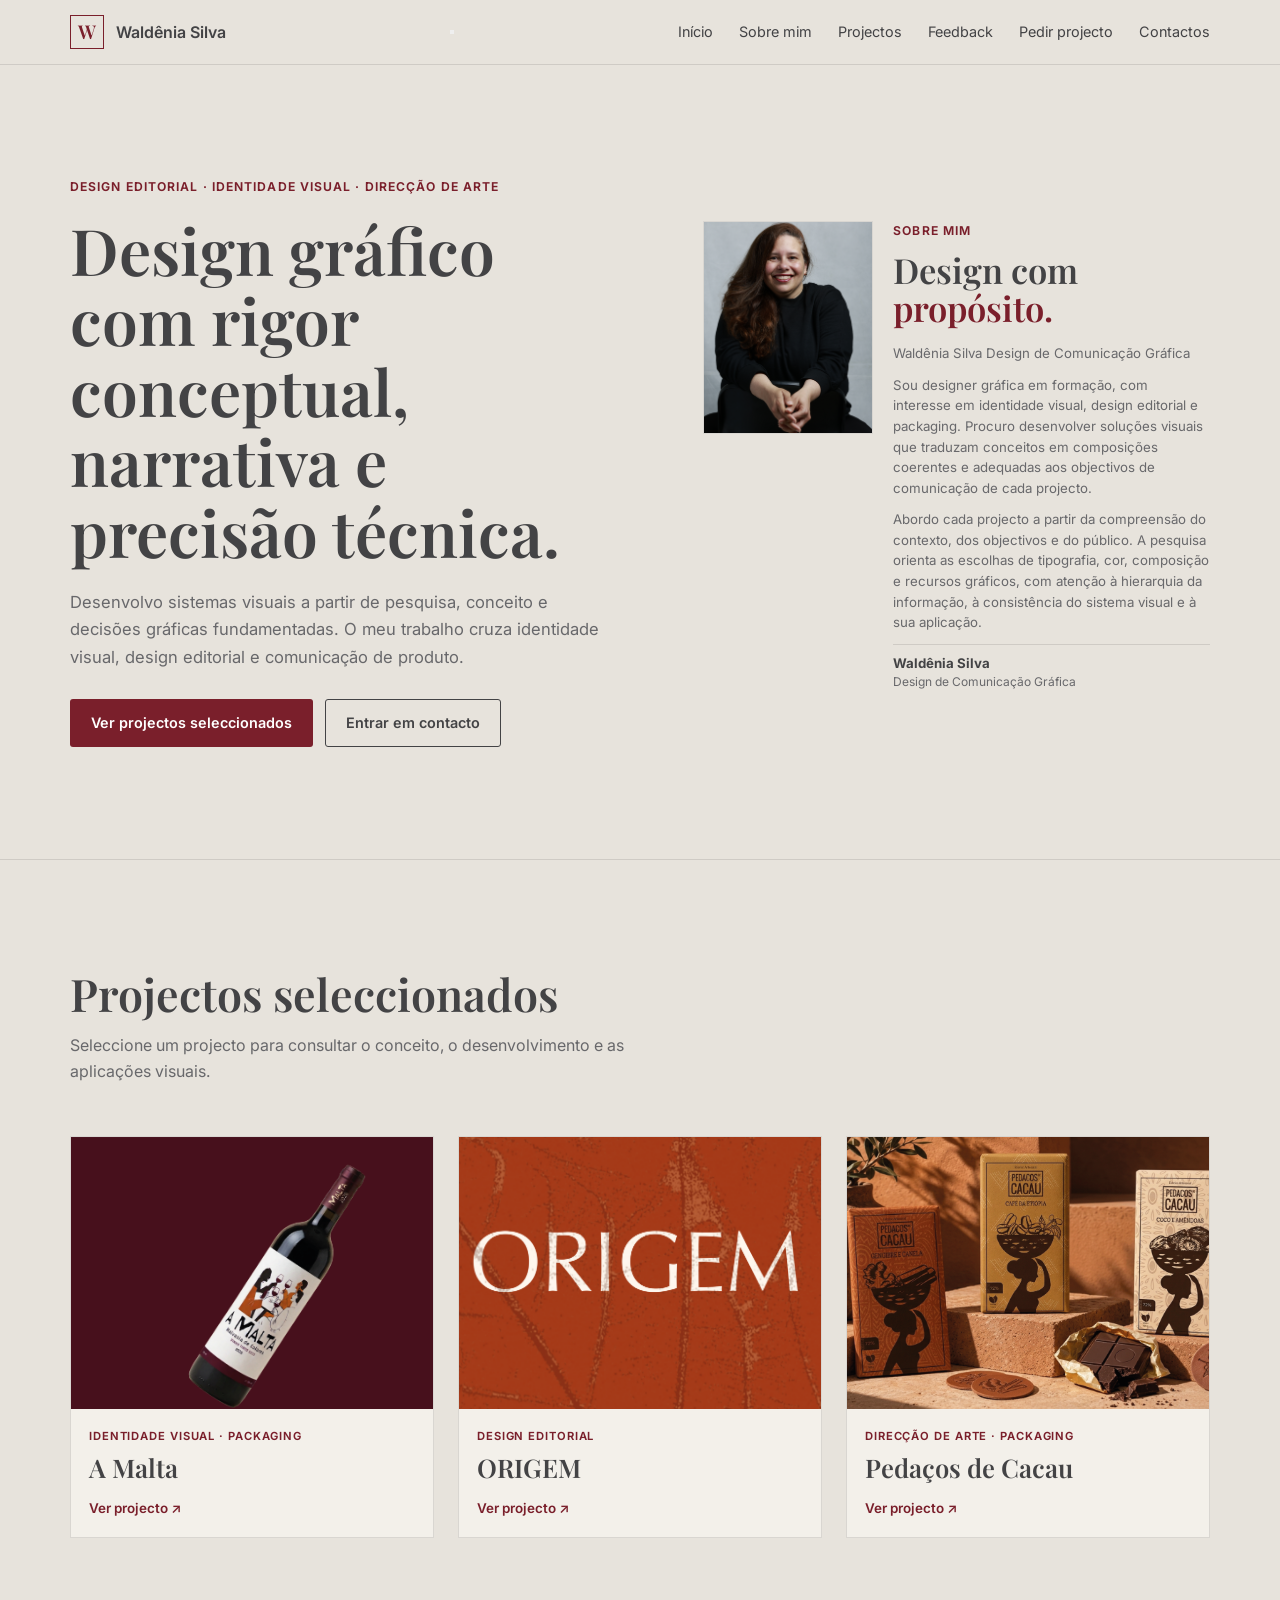
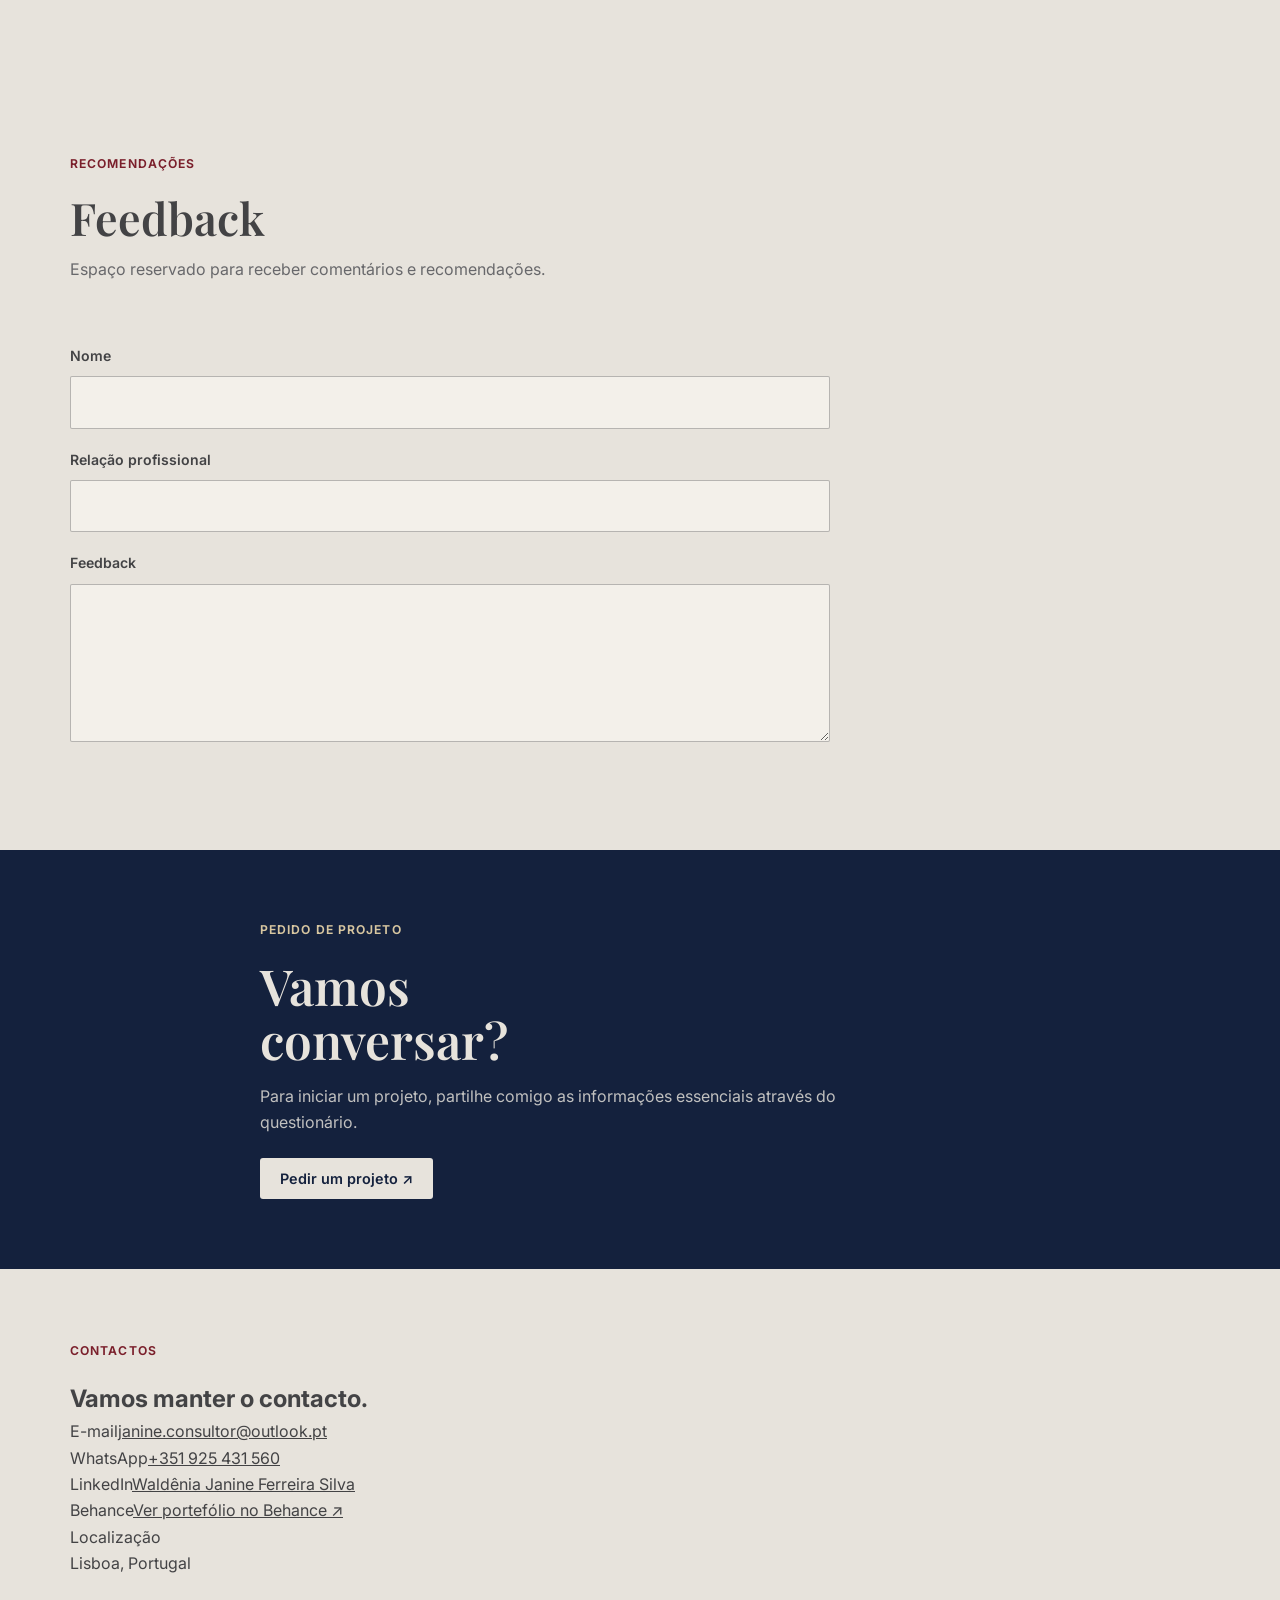
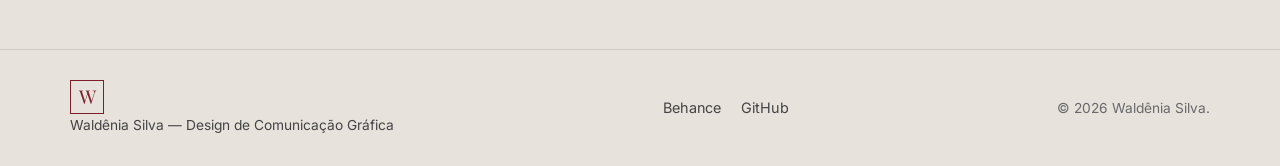
==== commit 4a6356b4: "Add evaluation hamburger navigation and restore complete contact details" ====
--- a/avaliacao/index.html
+++ b/avaliacao/index.html
@@ -16,10 +16,17 @@
     <a href="#inicio" class="brand-logo" aria-label="Waldênia Silva, início">
       <span class="brand-mark" aria-hidden="true">W</span><span class="brand-name">Waldênia Silva</span>
     </a>
-    <nav class="nav-links" aria-label="Navegação principal">
-      <a href="#sobre">Sobre mim</a><a href="#projetos">Projectos</a><a href="#feedback">Feedback</a><a href="#pedido-projeto">Pedir projecto</a><a href="#contacto">Contactos</a>
+    <button class="menu-toggle" type="button" aria-label="Abrir menu" aria-expanded="false" aria-controls="evaluation-navigation">
+      <span></span><span></span><span></span>
+    </button>
+    <nav class="nav-links" id="evaluation-navigation" aria-label="Navegação principal" hidden>
+      <a href="#inicio">Início</a>
+      <a href="#sobre">Sobre mim</a>
+      <a href="#projetos">Projectos</a>
+      <a href="#feedback">Feedback</a>
+      <a href="#pedido-projeto">Pedir projecto</a>
+      <a href="#contacto">Contactos</a>
     </nav>
-    <a href="https://www.behance.net/janineferreira5" target="_blank" rel="noopener noreferrer" class="btn btn-primary btn-sm">Behance</a>
   </div>
 </header>
 <main>
@@ -356,51 +363,21 @@
         </div>
 
     </section>
-<section id="contacto" class="contacto contacto-dados-only">
-        <div class="contacto-grafismo" aria-hidden="true">
-            <svg viewBox="0 0 420 360" role="presentation" focusable="false">
-                <circle cx="250" cy="160" r="132" fill="none" stroke="#E7E3DC" stroke-width="1.5" opacity=".72"/>
-                <circle cx="250" cy="160" r="92" fill="none" stroke="#E7E3DC" stroke-width="1" opacity=".35"/>
-                <path d="M118 160H382M250 28V292" fill="none" stroke="#E7E3DC" stroke-width="1" opacity=".42"/>
-                <path d="M250 28A132 132 0 0 1 382 160H250Z" fill="#7A1F2B"/>
-                <rect x="28" y="250" width="84" height="84" fill="#E7E3DC"/>
-                <rect x="49" y="271" width="42" height="42" fill="#14213D"/>
-                <circle cx="250" cy="160" r="12" fill="#E7E3DC"/>
-                <path d="M250 160L382 160" stroke="#14213D" stroke-width="3"/>
-            </svg>
-        </div>
-        <div class="contacto-heading"><p class="eyebrow" data-pt="CONTACTOS" data-en="CONTACTS">CONTACTOS</p></div>
-        <div class="contacto-dados">
-            <div class="contacto-item">
-                <span data-pt="E-mail" data-en="Email">E-mail</span>
-                <a href="mailto:janine.consultor@outlook.pt">janine.consultor@outlook.pt</a>
-            </div>
-
-            <div class="contacto-item">
-                <span>WhatsApp</span>
-                <a href="https://wa.me/351925431560" target="_blank" rel="noopener noreferrer">+351 925 431 560</a>
-            </div>
-
-            <div class="contacto-item">
-                <span>LinkedIn</span>
-                <a href="https://www.linkedin.com/in/wald%C3%AAnia-janine-ferreira-silva-a0419a47/"
-                    target="_blank" rel="noopener noreferrer">Waldênia Janine Ferreira Silva</a>
-            </div>
-
-            <div class="contacto-item">
-                <span>Behance</span>
-                <a href="https://www.behance.net/janineferreira5"
-                    target="_blank" rel="noopener noreferrer"
-                    data-pt="Ver portefólio no Behance ↗"
-                    data-en="View portfolio on Behance ↗">Ver portefólio no Behance ↗</a>
-            </div>
-
-            <div class="contacto-item">
-                <span data-pt="Localização" data-en="Location">Localização</span>
-                <p>Lisboa, Portugal</p>
-            </div>
-        </div>
-    </section>
+<section id="contacto" class="contact-section contact-details">
+  <div class="container contact-details-grid">
+    <div class="contact-details-heading">
+      <span class="eyebrow">Contactos</span>
+      <h2>Vamos manter o contacto.</h2>
+    </div>
+    <div class="contact-details-list">
+      <div class="contact-detail"><span>E-mail</span><a href="mailto:janine.consultor@outlook.pt">janine.consultor@outlook.pt</a></div>
+      <div class="contact-detail"><span>WhatsApp</span><a href="https://wa.me/351925431560" target="_blank" rel="noopener noreferrer">+351 925 431 560</a></div>
+      <div class="contact-detail"><span>LinkedIn</span><a href="https://www.linkedin.com/in/wald%C3%AAnia-janine-ferreira-silva-a0419a47/" target="_blank" rel="noopener noreferrer">Waldênia Janine Ferreira Silva</a></div>
+      <div class="contact-detail"><span>Behance</span><a href="https://www.behance.net/janineferreira5" target="_blank" rel="noopener noreferrer">Ver portefólio no Behance ↗</a></div>
+      <div class="contact-detail"><span>Localização</span><p>Lisboa, Portugal</p></div>
+    </div>
+  </div>
+</section>
 </main>
 <footer class="site-footer"><div class="container footer-grid">
   <div class="footer-brand"><span class="brand-mark" aria-hidden="true">W</span><span>Waldênia Silva — Design de Comunicação Gráfica</span></div>
@@ -1564,4 +1541,20 @@
  });
 })();
 </script>
+<script>
+(function(){
+ const toggle=document.querySelector('.menu-toggle');
+ const nav=document.getElementById('evaluation-navigation');
+ if(!toggle||!nav)return;
+ function closeMenu(){nav.hidden=true;toggle.setAttribute('aria-expanded','false');toggle.setAttribute('aria-label','Abrir menu');}
+ toggle.addEventListener('click',()=>{
+   const opening=nav.hidden;
+   nav.hidden=!opening;
+   toggle.setAttribute('aria-expanded',String(opening));
+   toggle.setAttribute('aria-label',opening?'Fechar menu':'Abrir menu');
+ });
+ nav.querySelectorAll('a').forEach(link=>link.addEventListener('click',closeMenu));
+ document.addEventListener('keydown',event=>{if(event.key==='Escape')closeMenu();});
+})();
+</script>
 </body></html>
--- a/avaliacao/preview.css
+++ b/avaliacao/preview.css
@@ -118,3 +118,55 @@
 .project-modal-dialog .project-modal-content .project-modal-close{display:none}
 .project-modal-dialog .project-modal-gallery img{height:auto;object-fit:contain}
 .project-modal-dialog .project-modal-back{margin-top:28px}
+
+/* Perfil integrado no destaque inicial: substitui a imagem repetida de A Malta */
+.hero-profile{display:grid;grid-template-columns:minmax(110px,.7fr) minmax(0,1.3fr);gap:20px;align-items:start;min-width:0}
+.hero-profile-photo{aspect-ratio:4/5;overflow:hidden;border:1px solid var(--border);background:var(--bg-surface)}
+.hero-profile-photo img{width:100%;height:100%;object-fit:cover;object-position:center 30%}
+.hero-profile-copy .eyebrow{margin:0 0 10px}
+.hero-profile-copy h2{font:600 clamp(1.55rem,2.7vw,2.25rem)/1.1 var(--serif);margin:0 0 16px}
+.hero-profile-copy h2 span{color:var(--burgundy)}
+.hero-profile-copy p{font-size:.83rem;line-height:1.55;color:var(--muted);margin:0 0 11px}
+.hero-profile-signature{padding-top:8px;border-top:1px solid var(--border)}
+.hero-profile-signature strong,.hero-profile-signature span{display:block}
+.hero-profile-signature strong{color:var(--text)}
+.hero-profile-signature span{font-size:.75rem}
+
+/* Pedido de projecto e contactos recuperados para o modelo de avaliação */
+#pedido-projeto{padding:70px 0;background:var(--navy);color:var(--bg-cream)}
+#pedido-projeto .ws-project-request__content{width:min(760px,calc(100% - 48px));margin:auto}
+#pedido-projeto .eyebrow{color:#d7c6a0}
+#pedido-projeto h2{font:600 clamp(2rem,4vw,3.1rem)/1.1 var(--serif);margin:0 0 16px}
+#pedido-projeto .ws-project-request__description{max-width:58ch;color:rgba(231,227,220,.82);margin-bottom:22px}
+#pedido-projeto .ws-project-request__button{padding:12px 20px;background:var(--bg-cream);color:var(--navy);border:0;border-radius:3px;font:600 .9rem var(--sans);cursor:pointer}
+#contacto.contacto{display:grid;grid-template-columns:.65fr 1.35fr;gap:32px;align-items:start;padding:64px max(24px,calc((100% - 1140px)/2));background:var(--bg-surface);border-top:1px solid var(--border)}
+#contacto .contacto-heading .eyebrow{color:var(--burgundy)}
+#contacto .contacto-dados{display:grid;grid-template-columns:repeat(2,minmax(0,1fr));gap:24px 36px}
+#contacto .contacto-item{display:flex;flex-direction:column;gap:5px;min-width:0}
+#contacto .contacto-item>span{font-size:.72rem;letter-spacing:.08em;text-transform:uppercase;color:var(--burgundy);font-weight:650}
+#contacto .contacto-item a,#contacto .contacto-item p{font-size:.9rem;color:var(--text);overflow-wrap:anywhere}
+#contacto .contacto-item a:hover{color:var(--burgundy)}
+/* Pré-briefing: manter o questionário completo e funcional */
+.prebriefing-modal{position:fixed;inset:0;z-index:1200;display:none;align-items:center;justify-content:center;padding:18px;background:rgba(20,33,61,.82);overflow-y:auto}
+.prebriefing-modal.is-open{display:flex}
+.prebriefing-modal-content{position:relative;width:min(900px,100%);max-height:92vh;overflow-y:auto;padding:clamp(24px,5vw,52px);background:var(--bg-cream);color:var(--text);outline:none}
+.prebriefing-close{position:sticky;top:0;float:right;z-index:2;width:40px;height:40px;border:1px solid var(--border);background:var(--bg-surface);color:var(--text);font-size:28px;cursor:pointer}
+.prebriefing-header{max-width:650px;margin:0 0 30px}
+.prebriefing-header h3{font:600 clamp(1.8rem,3vw,2.5rem)/1.15 var(--serif);margin:0 0 12px}
+.prebriefing-header>p{color:var(--muted)}
+.prebriefing .form-grid{display:grid;grid-template-columns:repeat(2,minmax(0,1fr));gap:16px}
+.prebriefing .form-field{display:flex;flex-direction:column;gap:6px;min-width:0}
+.prebriefing .form-field-full{grid-column:1/-1}
+.prebriefing .form-field label{font-size:.84rem;font-weight:600}
+.prebriefing .form-field input,.prebriefing .form-field select,.prebriefing .form-field textarea{width:100%;padding:11px 12px;border:1px solid rgba(67,67,69,.3);border-radius:2px;background:var(--bg-surface);color:var(--text);font:inherit}
+.prebriefing .form-field textarea{min-height:90px;resize:vertical}
+.prebriefing .form-submit{margin:24px 0 10px;padding:12px 20px;border:0;background:var(--burgundy);color:white;font:600 .9rem var(--sans);cursor:pointer}
+.prebriefing .form-privacy,.prebriefing .form-feedback{font-size:.78rem;color:var(--muted);line-height:1.5}
+.prebriefing .form-privacy a{color:var(--burgundy)}
+.prebriefing .form-conditional{margin:20px 0;padding:18px;border:1px solid var(--border)}
+.prebriefing .form-conditional[hidden],.prebriefing [hidden]{display:none!important}
+.prebriefing .checkbox-option{display:flex;align-items:flex-start;gap:8px;font-weight:400!important}
+.prebriefing .checkbox-option input{width:auto;margin-top:4px}
+body.prebriefing-open{overflow:hidden}
+@media(max-width:820px){.hero-profile{grid-template-columns:minmax(100px,.6fr) minmax(0,1.4fr)}#contacto.contacto{grid-template-columns:1fr}#contacto .contacto-dados{grid-template-columns:repeat(2,minmax(0,1fr))}}
+@media(max-width:560px){.hero-profile{grid-template-columns:1fr}.hero-profile-photo{max-width:220px}.prebriefing .form-grid{grid-template-columns:1fr}.prebriefing .form-field-full{grid-column:auto}#contacto .contacto-dados{grid-template-columns:1fr}}
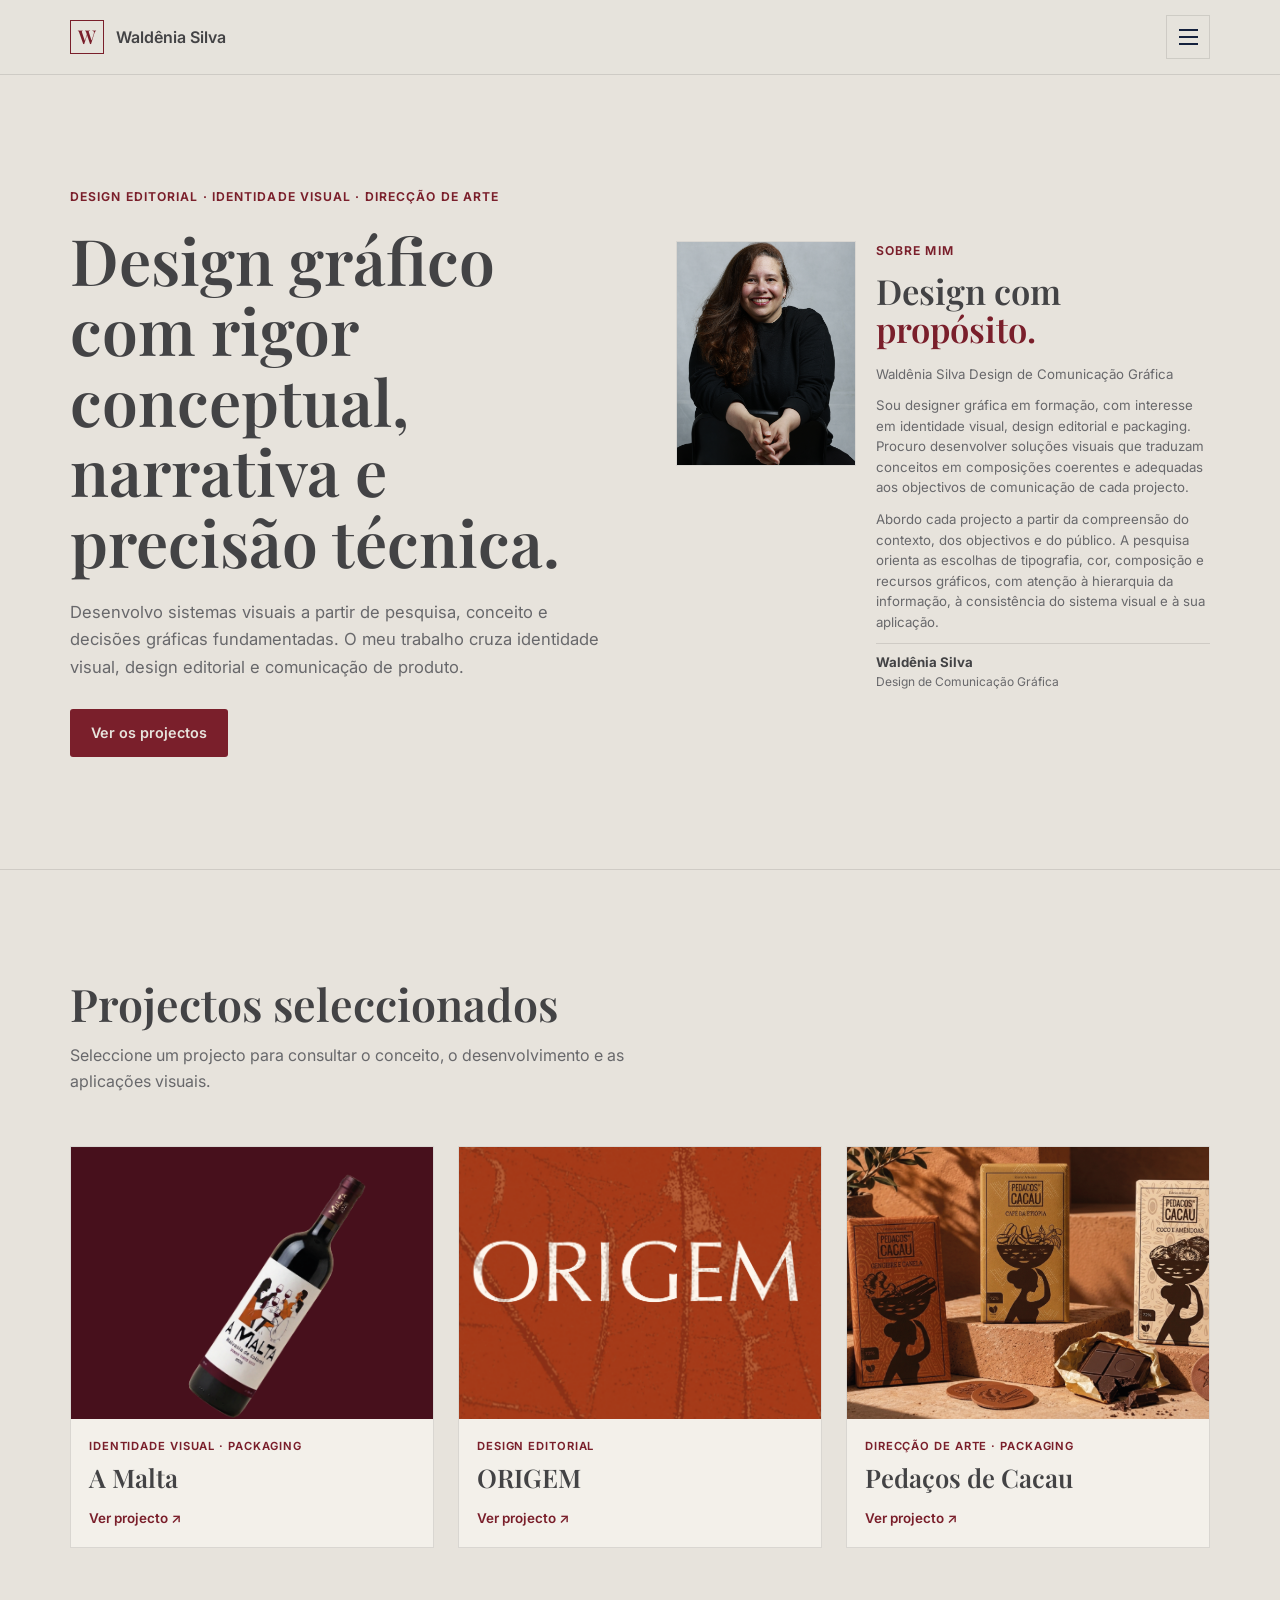
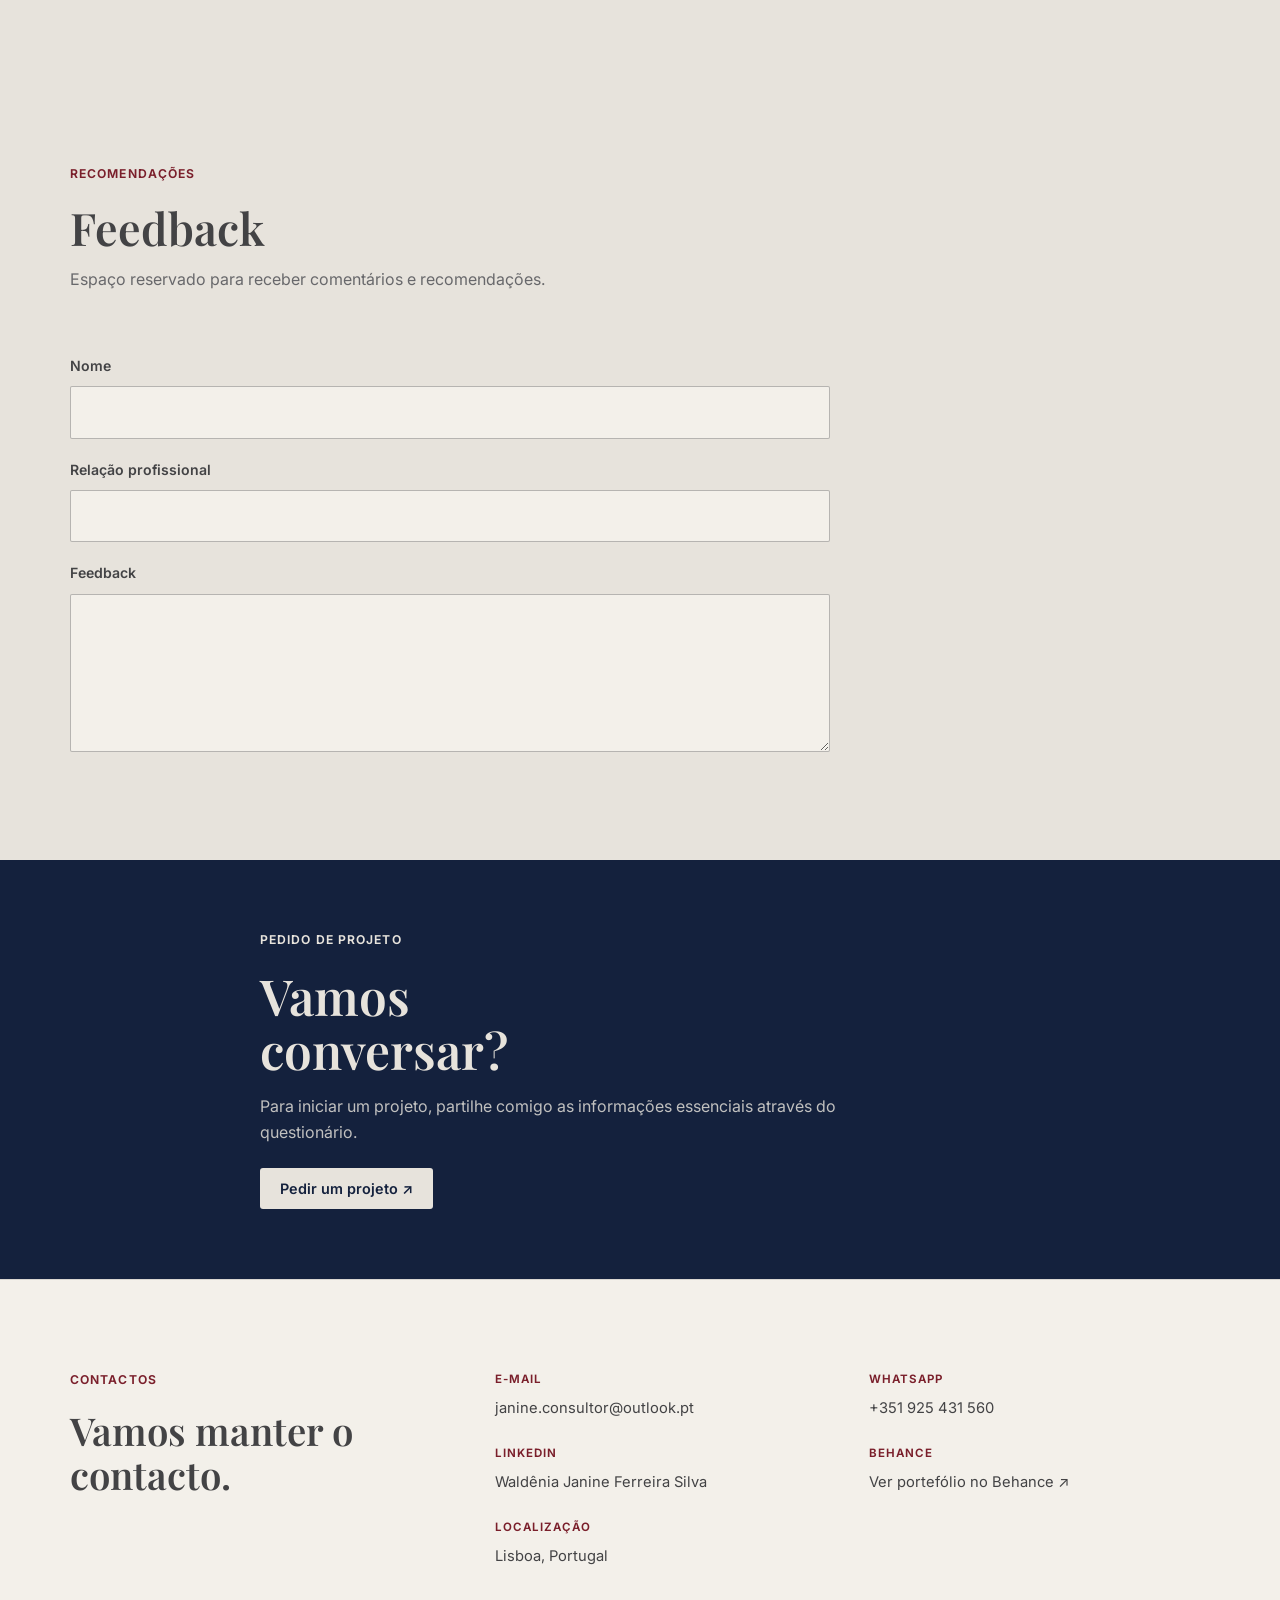
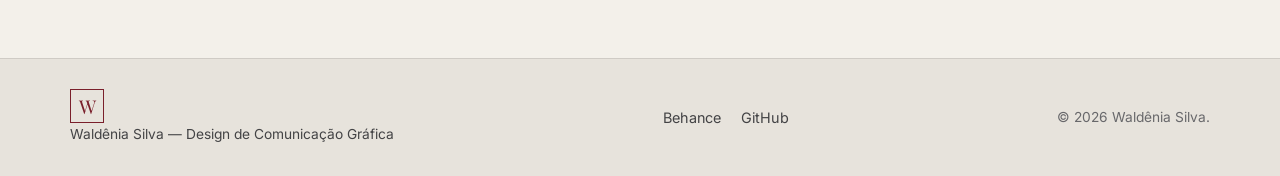
==== commit 1fef3003: "Keep evaluation model separate and simplify hero CTA" ====
--- a/avaliacao/index.html
+++ b/avaliacao/index.html
@@ -8,7 +8,7 @@
 <link rel="preconnect" href="https://fonts.googleapis.com">
 <link rel="preconnect" href="https://fonts.gstatic.com" crossorigin>
 <link href="https://fonts.googleapis.com/css2?family=Inter:wght@400;500;600;650&family=Playfair+Display:wght@600;700&display=swap" rel="stylesheet">
-<link rel="stylesheet" href="./preview.css">
+<link rel="stylesheet" href="./preview.css?v=20261124-formularios-v1">
 </head>
 <body>
 <header class="sticky-navbar">
@@ -36,7 +36,7 @@
       <span class="eyebrow">Design Editorial · Identidade Visual · Direcção de Arte</span>
       <h1>Design gráfico com rigor conceptual, narrativa e precisão técnica.</h1>
       <p class="hero-sub">Desenvolvo sistemas visuais a partir de pesquisa, conceito e decisões gráficas fundamentadas. O meu trabalho cruza identidade visual, design editorial e comunicação de produto.</p>
-      <div class="hero-actions"><a href="#projetos" class="btn btn-primary">Ver projectos seleccionados</a><a href="#contacto" class="btn btn-outline">Entrar em contacto</a></div>
+      <div class="hero-actions"><a href="#projetos" class="btn btn-primary">Ver os projectos</a></div>
     </div>
     <aside class="hero-profile" id="sobre" aria-label="Sobre mim">
   <div class="hero-profile-photo"><img src="../foto-waldenia.jpg.JPG" alt="Retrato de Waldênia Silva"></div>
--- a/avaliacao/preview.css
+++ b/avaliacao/preview.css
@@ -170,3 +170,53 @@
 body.prebriefing-open{overflow:hidden}
 @media(max-width:820px){.hero-profile{grid-template-columns:minmax(100px,.6fr) minmax(0,1.4fr)}#contacto.contacto{grid-template-columns:1fr}#contacto .contacto-dados{grid-template-columns:repeat(2,minmax(0,1fr))}}
 @media(max-width:560px){.hero-profile{grid-template-columns:1fr}.hero-profile-photo{max-width:220px}.prebriefing .form-grid{grid-template-columns:1fr}.prebriefing .form-field-full{grid-column:auto}#contacto .contacto-dados{grid-template-columns:1fr}}
+
+/* Navegação sanduíche da versão de avaliação */
+.sticky-navbar{z-index:1100}
+.nav-container{position:relative}
+.menu-toggle{width:44px;height:44px;display:flex;flex-direction:column;align-items:center;justify-content:center;gap:5px;border:1px solid var(--border);background:transparent;color:var(--text);cursor:pointer}
+.menu-toggle span{display:block;width:19px;height:2px;background:currentColor;transition:transform .2s,opacity .2s}
+.menu-toggle[aria-expanded="true"] span:first-child{transform:translateY(7px) rotate(45deg)}
+.menu-toggle[aria-expanded="true"] span:nth-child(2){opacity:0}
+.menu-toggle[aria-expanded="true"] span:last-child{transform:translateY(-7px) rotate(-45deg)}
+.nav-links{position:absolute;top:calc(100% + 14px);right:0;z-index:1101;display:flex;flex-direction:column;gap:0;min-width:230px;padding:10px;background:var(--bg-cream);border:1px solid var(--border);box-shadow:0 16px 40px rgba(20,33,61,.16)}
+.nav-links[hidden]{display:none!important}
+.nav-links a{display:block;padding:12px 14px;text-decoration:none;color:var(--text);border-bottom:1px solid var(--border);font-size:.92rem}
+.nav-links a:last-child{border-bottom:0}
+.nav-links a:hover,.nav-links a:focus-visible{background:var(--bg-surface);color:var(--burgundy)}
+/* Contactos completos e visíveis na página de avaliação */
+.contact-details{padding:clamp(58px,8vw,90px) 0;background:var(--bg-surface);border-top:1px solid var(--border)}
+.contact-details-grid{display:grid;grid-template-columns:.7fr 1.3fr;gap:40px;align-items:start}
+.contact-details-heading h2{font:600 clamp(1.8rem,3vw,2.5rem)/1.15 var(--serif);max-width:12ch}
+.contact-details-list{display:grid;grid-template-columns:repeat(2,minmax(0,1fr));gap:24px 32px}
+.contact-detail{display:flex;flex-direction:column;gap:7px;min-width:0}
+.contact-detail>span{font-size:.72rem;letter-spacing:.09em;text-transform:uppercase;font-weight:650;color:var(--burgundy)}
+.contact-detail a,.contact-detail p{font-size:.92rem;color:var(--text);overflow-wrap:anywhere}
+.contact-detail a{text-decoration:none}
+.contact-detail a:hover{text-decoration:underline;color:var(--burgundy)}
+/* O bloco inicial é editorial e pessoal, sem imagem de capa de projecto */
+.hero-grid{grid-template-columns:1fr 1fr}
+.hero-profile{width:100%;max-width:590px}
+.hero-profile-photo{max-width:220px}
+@media(max-width:760px){.contact-details-grid{grid-template-columns:1fr}.contact-details-list{grid-template-columns:1fr}.hero-grid{grid-template-columns:1fr}.hero-profile{max-width:100%}}
+
+/* Paleta oficial da identidade: cinza-pedra, azul-marinho e bordô */
+:root{--bg-cream:#E7E3DC;--bg-surface:#F3F0EA;--navy:#14213D;--burgundy:#7A1F2B;--stone-grey:#E7E3DC;--text:#434345;--muted:#68686B;--border:rgba(67,67,69,.15)}
+body{background:var(--stone-grey);color:var(--text)}
+.sticky-navbar{background:rgba(231,227,220,.96);border-color:var(--border)}
+.about-section,.ws-inspirations,#contacto.contact-details{background:var(--bg-surface)}
+.thinking-section,#feedback{background:var(--stone-grey)}
+#pedido-projeto{background:var(--navy);color:var(--stone-grey)}
+#pedido-projeto .eyebrow{color:var(--stone-grey)}
+#pedido-projeto .ws-project-request__button{background:var(--stone-grey);color:var(--navy)}
+.btn-primary,.prebriefing .form-submit{background:var(--burgundy);color:var(--stone-grey)}
+.nav-links,.project-modal-dialog,.prebriefing-modal-content{background:var(--bg-surface);border-color:var(--border)}
+.menu-toggle{color:var(--navy);border-color:var(--border)}
+.menu-toggle span{background:var(--navy)}
+/* Remover grafismos decorativos dos blocos Pedir projecto e Feedback */
+#pedido-projeto::before,#pedido-projeto::after,
+#pedido-projeto .ws-project-request__content::before,#pedido-projeto .ws-project-request__content::after,
+#feedback::before,#feedback::after,#feedback .container::before,#feedback .container::after,
+#feedback .section-header::before,#feedback .section-header::after{
+ content:none!important;display:none!important;background-image:none!important;mask:none!important
+}
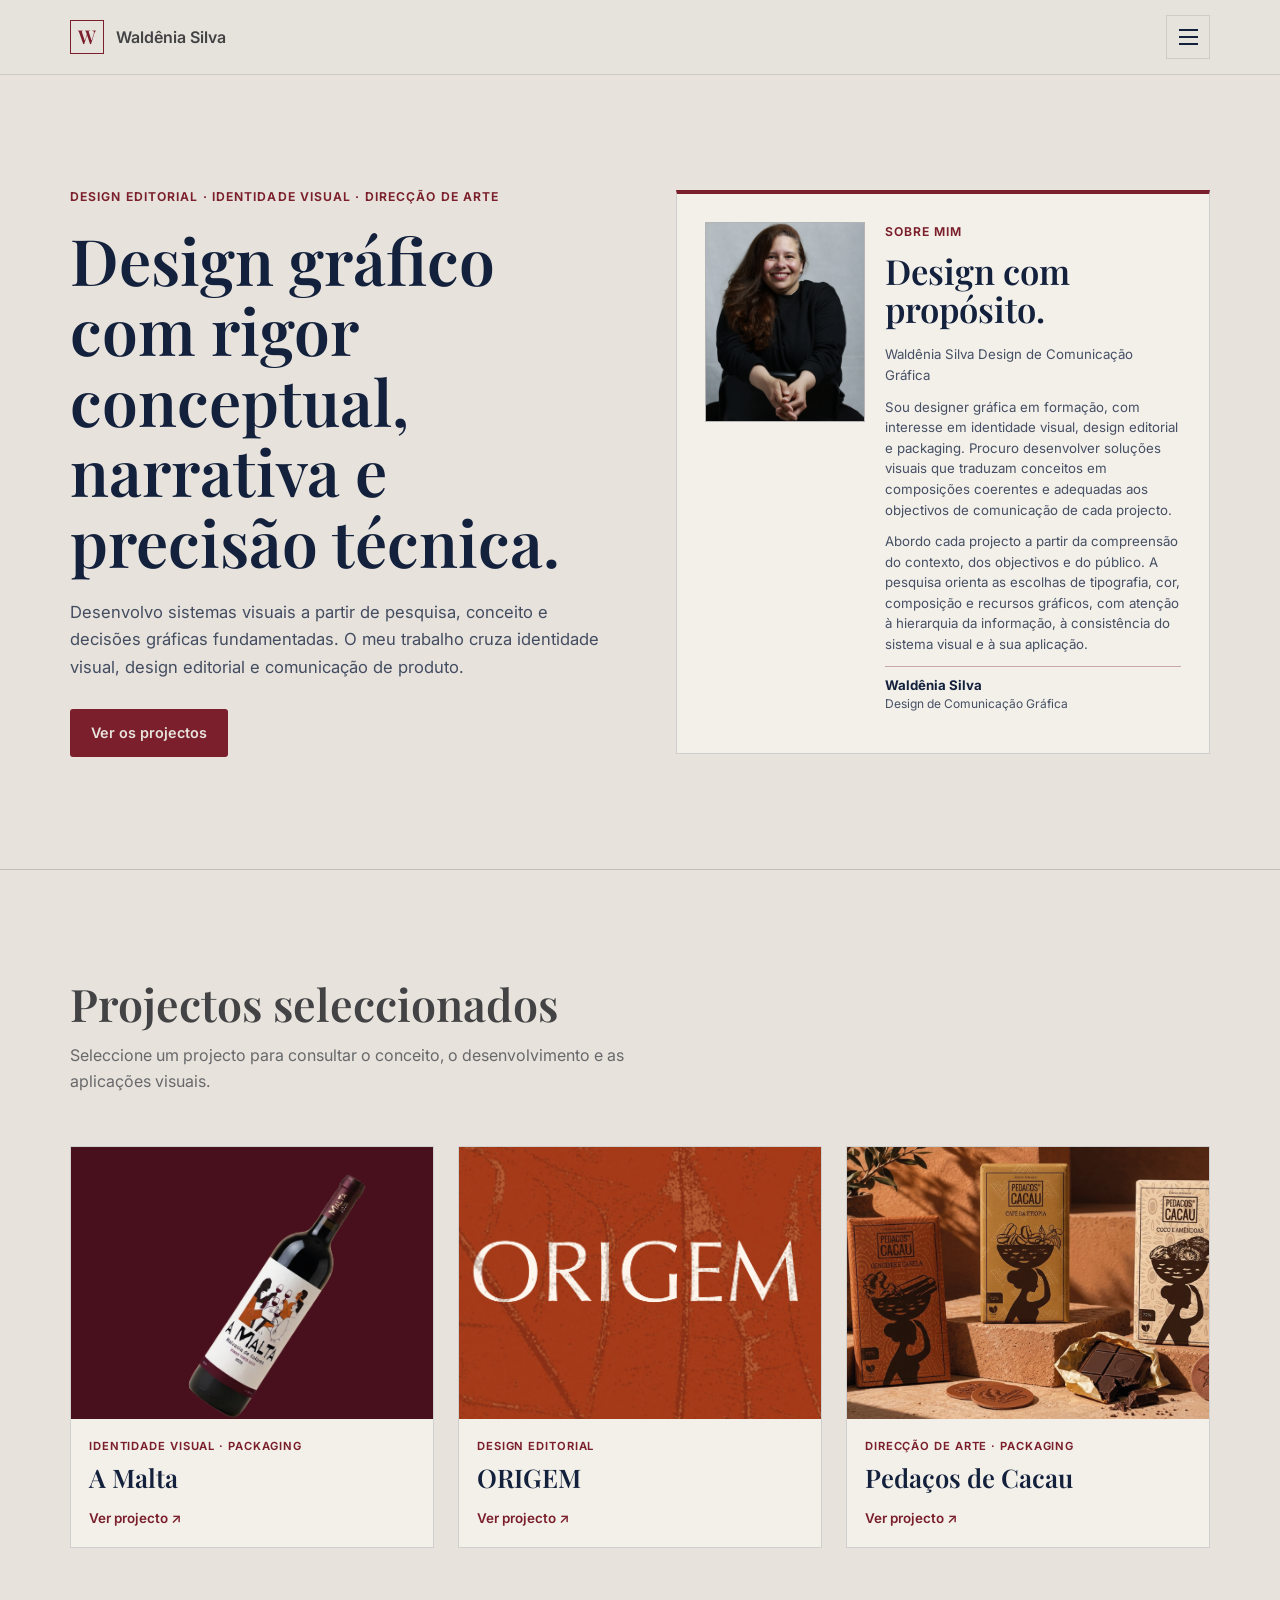
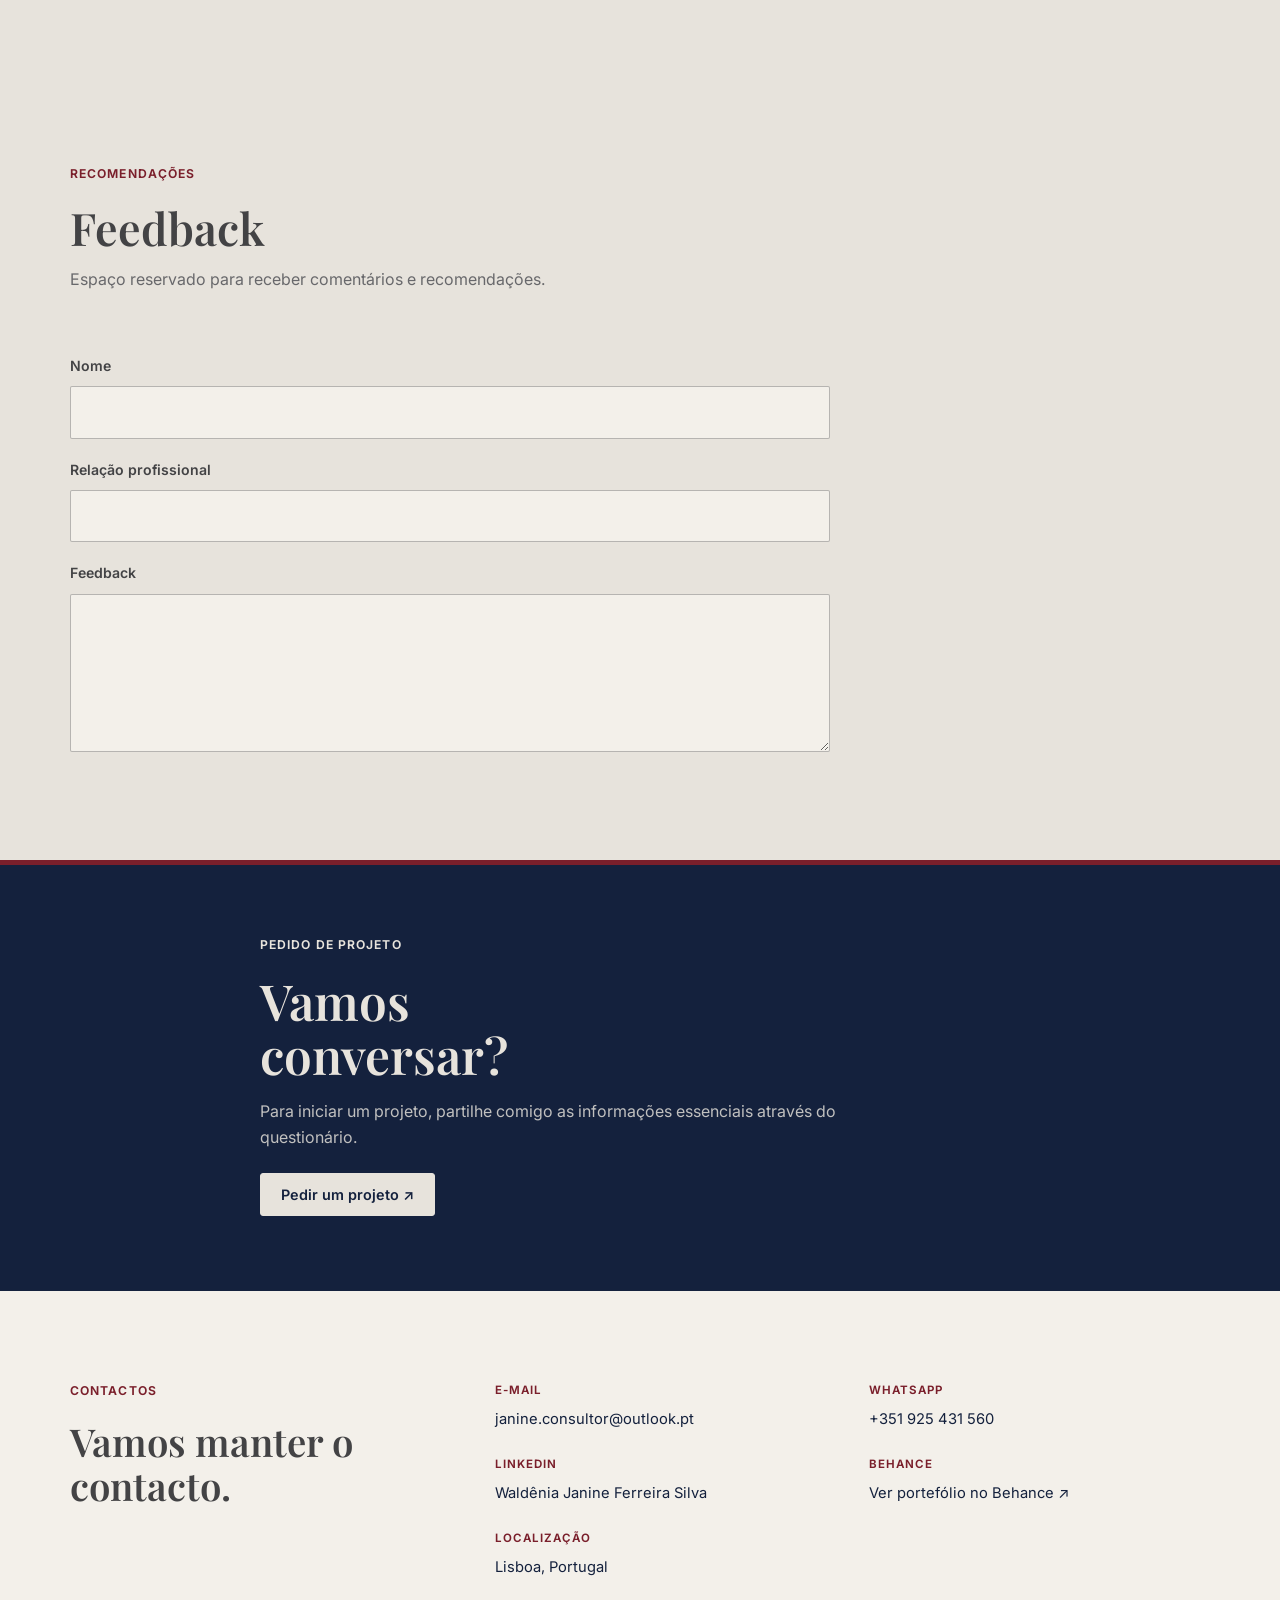
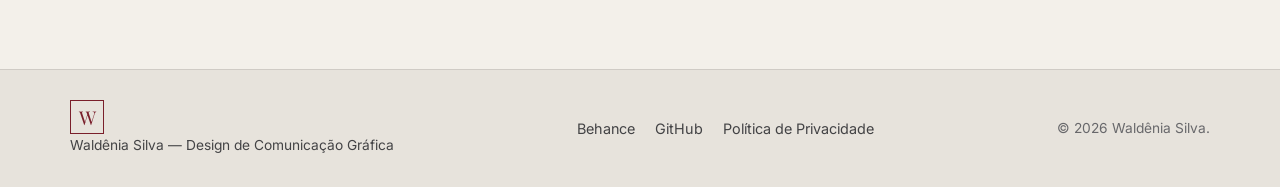
==== commit c5a1fbad: "Ligar política de privacidade no rodapé da pré-visualização" ====
--- a/avaliacao/index.html
+++ b/avaliacao/index.html
@@ -381,7 +381,7 @@
 </main>
 <footer class="site-footer"><div class="container footer-grid">
   <div class="footer-brand"><span class="brand-mark" aria-hidden="true">W</span><span>Waldênia Silva — Design de Comunicação Gráfica</span></div>
-  <div class="footer-links"><a href="https://www.behance.net/janineferreira5" target="_blank" rel="noopener noreferrer">Behance</a><a href="https://github.com/janineconsultor-code" target="_blank" rel="noopener noreferrer">GitHub</a></div>
+  <div class="footer-links"><a href="https://www.behance.net/janineferreira5" target="_blank" rel="noopener noreferrer">Behance</a><a href="https://github.com/janineconsultor-code" target="_blank" rel="noopener noreferrer">GitHub</a><a href="./privacidade.html">Política de Privacidade</a></div>
   <p class="copyright">© 2026 Waldênia Silva.</p>
 </div></footer>
 <script>
--- a/avaliacao/preview.css
+++ b/avaliacao/preview.css
@@ -220,3 +220,70 @@
 #feedback .section-header::before,#feedback .section-header::after{
  content:none!important;display:none!important;background-image:none!important;mask:none!important
 }
+
+
+/* MODELO DE AVALIAÇÃO — estado fechado do pré-briefing e dos grupos condicionais */
+#pre-briefing { display: none !important; }
+#pre-briefing.is-open { display: flex !important; }
+#pre-briefing[aria-hidden="true"]:not(.is-open) { display: none !important; }
+#pre-briefing .form-conditional[hidden],
+#pre-briefing .conditional-detail[hidden],
+#pre-briefing [data-service-group][hidden],
+#pre-briefing [data-show-when][hidden] { display: none !important; visibility: hidden !important; }
+
+
+/* HIERARQUIA CROMÁTICA — identidade azul-marinho, bordô e cinza-pedra */
+.hero-section {
+  background: var(--bg-cream);
+  color: var(--navy);
+  border-bottom: 1px solid rgba(20,33,61,.18);
+}
+.hero-content .eyebrow,
+.hero-profile-copy .eyebrow,
+.section-header .eyebrow { color: var(--burgundy); }
+.hero-content h1,
+.hero-profile-copy h2,
+.hero-profile-copy h2 span { color: var(--navy); }
+.hero-sub,
+.hero-profile-copy p { color: rgba(20,33,61,.78); }
+.hero-profile {
+  padding: clamp(18px, 2.5vw, 28px);
+  background: var(--bg-surface);
+  border: 1px solid rgba(20,33,61,.16);
+  border-top: 4px solid var(--burgundy);
+}
+.hero-profile-photo {
+  border: 1px solid rgba(20,33,61,.24);
+  background: var(--stone-grey);
+}
+.hero-profile-signature {
+  border-top-color: rgba(122,31,43,.35);
+}
+.hero-profile-signature strong { color: var(--navy); }
+.project-card { border-color: rgba(20,33,61,.16); }
+.project-card-info { background: var(--bg-surface); }
+.project-card-category,
+.project-card-action { color: var(--burgundy); }
+.project-card-title { color: var(--navy); }
+#feedback { background: var(--stone-grey); }
+#pedido-projeto {
+  background: var(--navy);
+  color: var(--stone-grey);
+  border-top: 5px solid var(--burgundy);
+}
+#pedido-projeto .ws-project-request__button {
+  background: var(--stone-grey);
+  color: var(--navy);
+  border: 1px solid var(--stone-grey);
+}
+#pedido-projeto .ws-project-request__button:hover {
+  background: var(--burgundy);
+  color: var(--stone-grey);
+  border-color: var(--burgundy);
+}
+.contact-details {
+  background: var(--bg-surface);
+  border-top: 5px solid var(--navy);
+}
+.contact-detail > span { color: var(--burgundy); }
+.contact-detail a, .contact-detail p { color: var(--navy); }
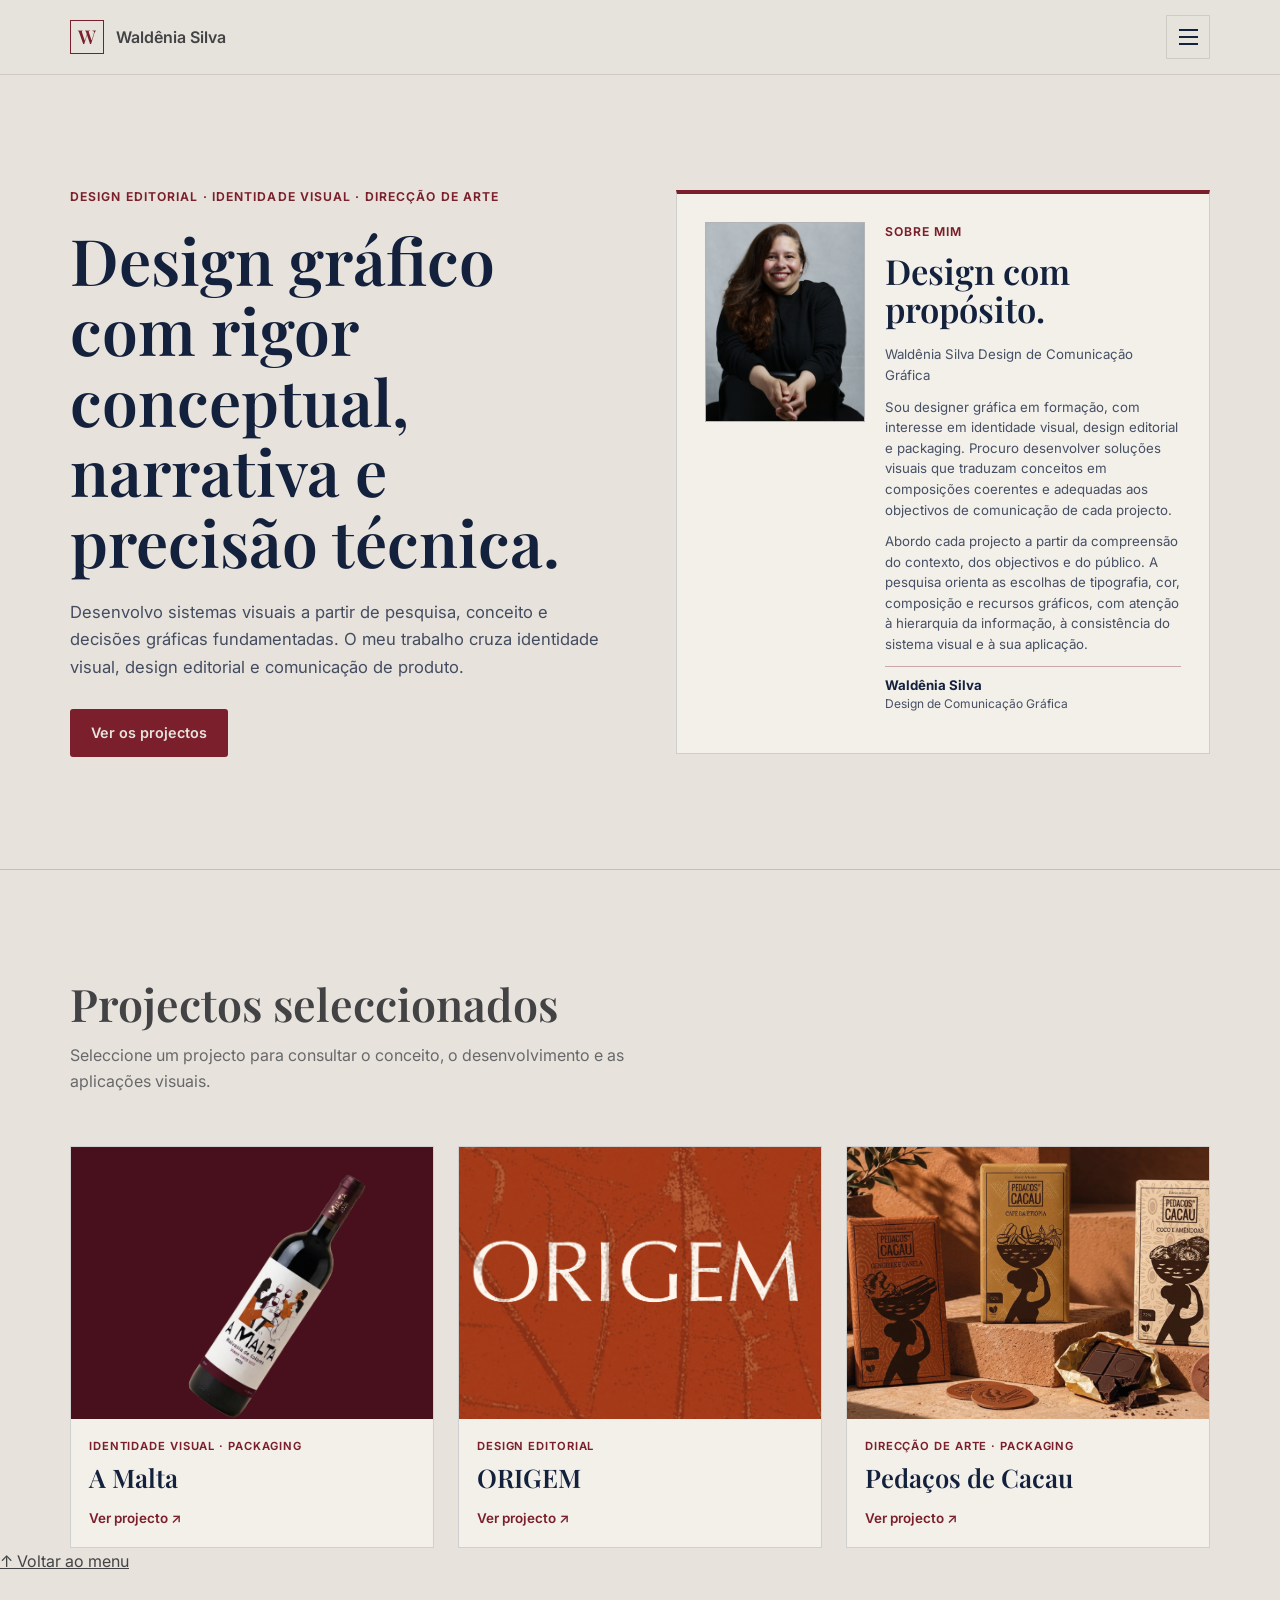
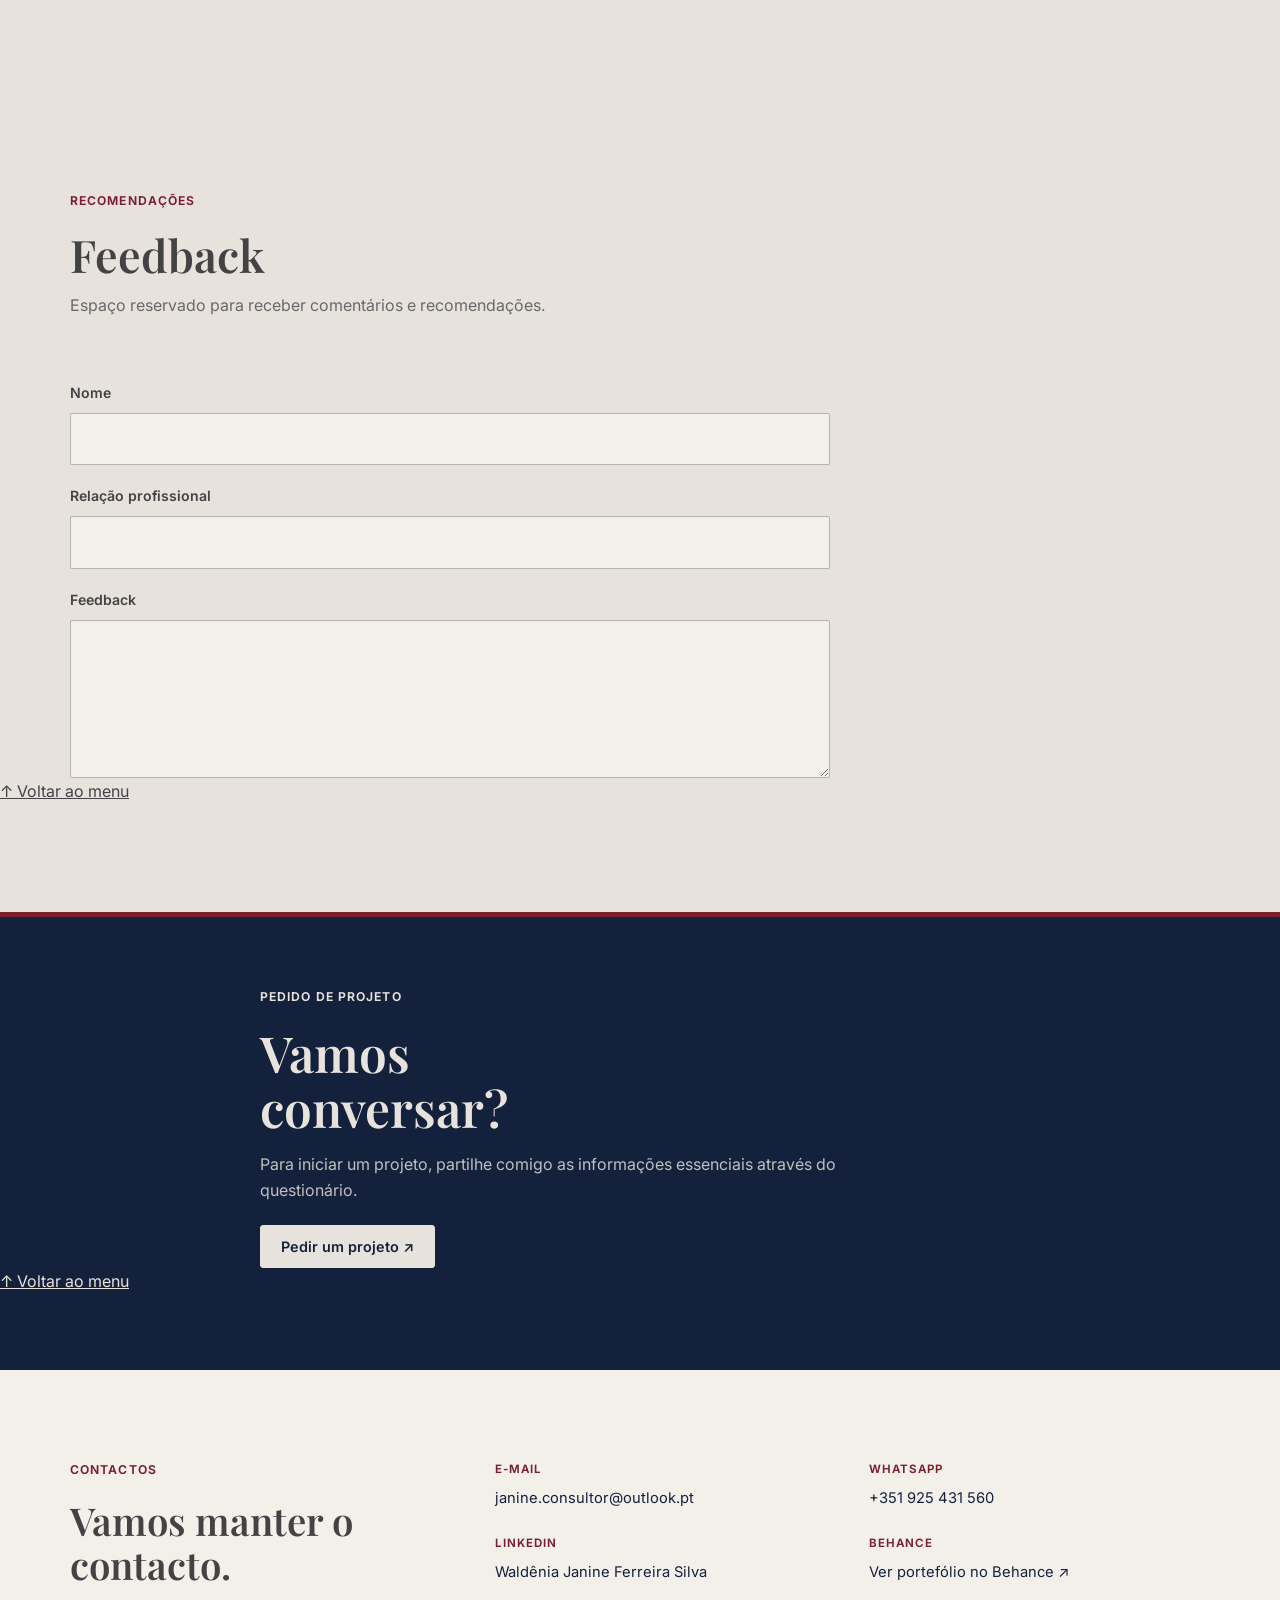
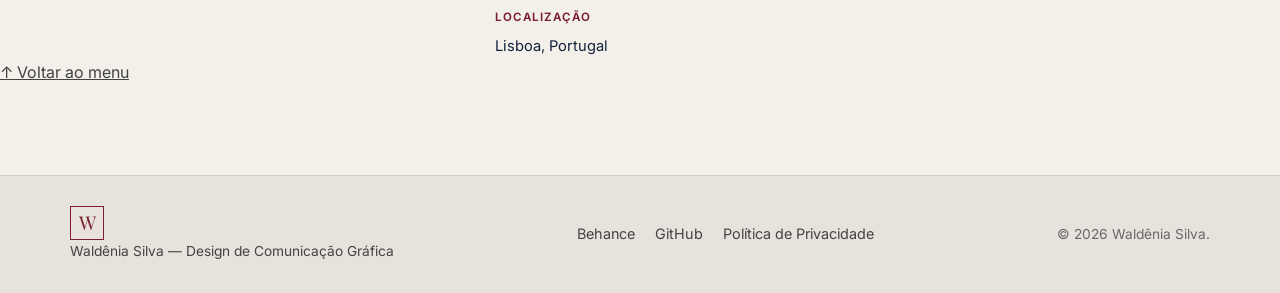
==== commit f3accab3: "Adicionar navegação de regresso ao menu no modelo de avaliação" ====
--- a/avaliacao/index.html
+++ b/avaliacao/index.html
@@ -69,6 +69,8 @@
   <span class="project-card-info"><span class="project-card-category">Direcção de Arte · Packaging</span><span class="project-card-title">Pedaços de Cacau</span><span class="project-card-action">Ver projecto <span aria-hidden="true">↗</span></span></span>
 </button></div>
 </div>
+
+  <div class="section-return"><a class="section-return-link" href="#inicio">↑ Voltar ao menu</a></div>
 </section>
 <div class="project-modal" id="modal-0" aria-hidden="true">
   <div class="project-modal-dialog" role="dialog" aria-modal="true" aria-labelledby="modal-title-0" tabindex="-1">
@@ -339,6 +341,8 @@
       </div>
     </form>
   </div>
+
+  <div class="section-return"><a class="section-return-link" href="#inicio">↑ Voltar ao menu</a></div>
 </section>
 <section id="pedido-projeto" class="contacto contacto-pedido ws-project-request">
         <div class="ws-project-request__content">
@@ -362,7 +366,9 @@
             </button>
         </div>
 
-    </section>
+    
+  <div class="section-return"><a class="section-return-link" href="#inicio">↑ Voltar ao menu</a></div>
+</section>
 <section id="contacto" class="contact-section contact-details">
   <div class="container contact-details-grid">
     <div class="contact-details-heading">
@@ -377,6 +383,8 @@
       <div class="contact-detail"><span>Localização</span><p>Lisboa, Portugal</p></div>
     </div>
   </div>
+
+  <div class="section-return"><a class="section-return-link" href="#inicio">↑ Voltar ao menu</a></div>
 </section>
 </main>
 <footer class="site-footer"><div class="container footer-grid">
